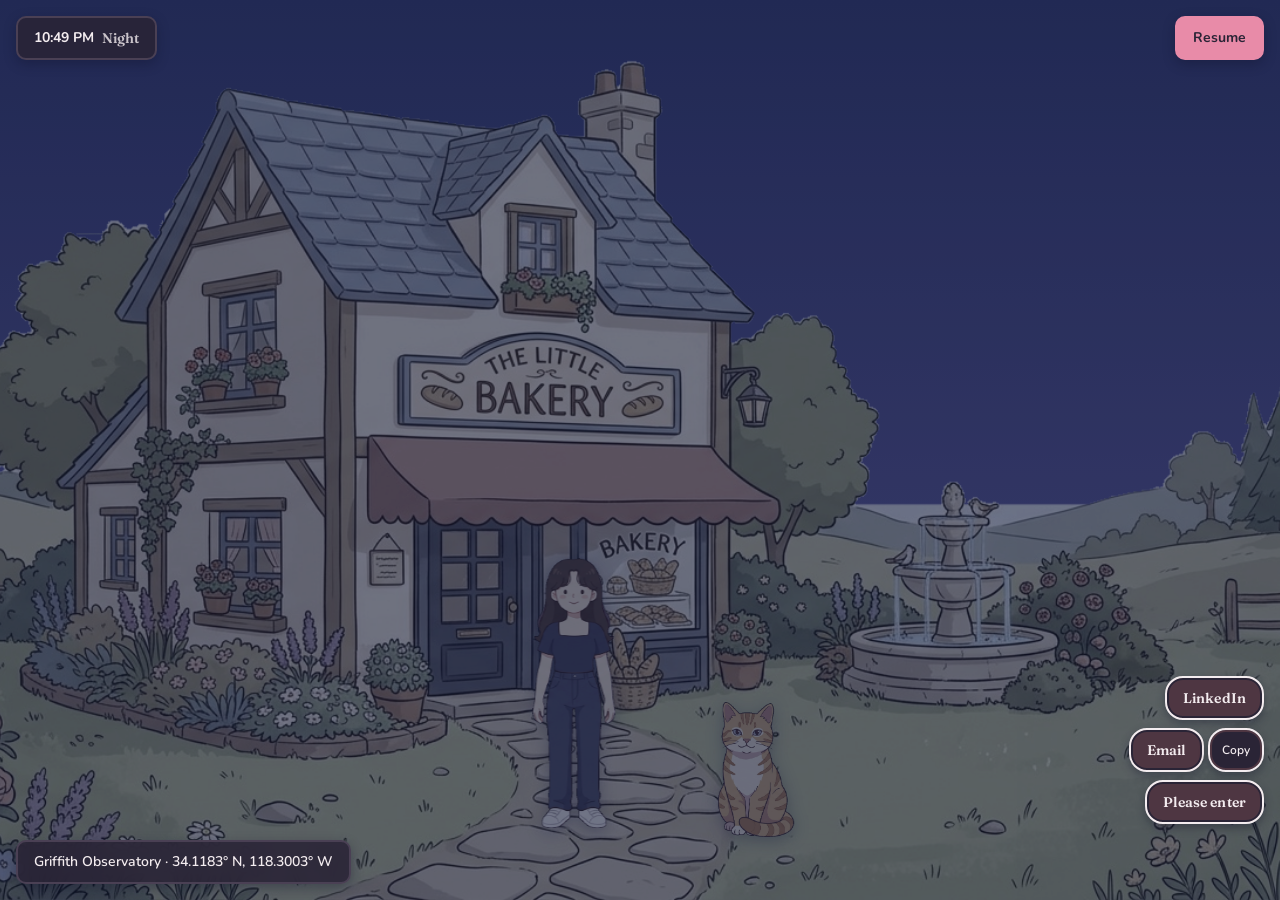
==== index.html @ 498bf9ad "Place the backdrop as a distant vista so the landmarks are visible Suggested by Jingwen, and it is t" ====
<!DOCTYPE html>
<html lang="en">
<head>
<meta charset="utf-8">
<meta name="viewport" content="width=device-width, initial-scale=1">

<!-- Copy lives in src/data/content.js (PRD R31). <title> is set from there on boot;
     this value is only what shows before the module runs. -->
<title>Jingwen Bakery</title>

<link rel="preconnect" href="https://fonts.googleapis.com">
<link rel="preconnect" href="https://fonts.gstatic.com" crossorigin>
<link rel="stylesheet" href="https://fonts.googleapis.com/css2?family=Fraunces:opsz,wght@9..144,400;9..144,600&family=Nunito:wght@400;600;700&display=swap">

<!-- No leading slashes anywhere. A leading slash resolves to the domain root and
     404s on a GitHub Pages project site (PRD §10.3). -->
<link rel="stylesheet" href="src/styles/tokens.css">
<link rel="stylesheet" href="src/styles/base.css">
<link rel="stylesheet" href="src/styles/scenes.css">
<link rel="stylesheet" href="src/styles/ui.css">
</head>

<!-- data-time is replaced on boot from the visitor's clock. The value here only
     prevents a flash of untinted scene before the module runs. -->
<body data-time="noon">

<!-- Layer order is fixed by PRD §9 and design.md. Stacking comes from the --z-* tokens
     in tokens.css; never add a bare z-index. The elements are static, the contents are
     filled in by src/engine/renderer.js from src/data/. -->
<div class="stage" id="stage">
  <div class="layer layer--sky"      id="sky"      aria-hidden="true"></div>

  <!-- Two backdrops so a time change can cross-fade instead of hard-cutting (R30).
       The renderer alternates which one is on top.

       Each is a slot rather than a bare <img>: the image is fitted small, to read as
       distant, and a blurred copy of itself fills the space around it so it does not
       end on a visible rectangle. See scenes.css. -->
  <div class="layer layer--backdrop" id="backdrop-a" aria-hidden="true">
    <img class="backdrop__image" alt="" decoding="async">
  </div>
  <div class="layer layer--backdrop" id="backdrop-b" aria-hidden="true" hidden>
    <img class="backdrop__image" alt="" decoding="async">
  </div>

  <div class="layer layer--tint"     id="tint"     aria-hidden="true"></div>
  <img class="layer layer--scene"    id="scene"    alt="" decoding="async">
  <div class="layer layer--props"    id="props"></div>
  <div class="layer layer--decor"    id="decor" aria-hidden="true"></div>
  <div class="layer layer--actors"   id="actors"></div>

  <!-- Chrome. Sits above the time-of-day tint, so it is never dimmed by the night
       wash — that would be a bug, not a mood. -->
  <div class="layer layer--ui" id="ui"></div>
</div>

<script type="module" src="src/engine/main.js"></script>
</body>
</html>
---- src/styles/tokens.css ----
/* Repo path: src/styles/tokens.css
 *
 * SINGLE SOURCE OF TRUTH for every color in the project.
 * No other file may contain a raw hex, rgb, or hsl value.
 *
 * The four [data-time] blocks override the SAME token names. Write component CSS once
 * against the semantic tokens; it will re-theme for free. Any new color must be added to
 * all four blocks, or it will be wrong three-quarters of the time.
 */

:root {
  /* ---- Core palette (neutral / noon baseline) ---------------------------- */
  --surface-wall:   #FBF7F4;  /* bakery stucco, cards */
  --surface-trim:   #F2C8D3;  /* awning, window frames, signage */
  --surface-roof:   #A8C8DE;  /* roof tile, shutters */
  --accent-berry:   #B84A6E;  /* the ONE saturated color. Verified: 4.95:1 with
                                 --on-accent, 4.65:1 on --surface-wall. The more
                                 obvious #C2577A measures 4.25:1 and fails AA. */
  --ink:            #3E3038;  /* all text */
  --cat-ginger:     #E08A4B;  /* Junnie. Reserved. */
  --on-accent:      #FFFFFF;  /* text/icons ON --accent-berry. Flips at night. */

  /* ---- Derived surfaces -------------------------------------------------- */
  --surface-raised: #FFFFFF;
  --surface-sunken: #EFE7E4;
  --ink-soft:       #6B5A62;  /* secondary text. AA on --surface-wall. */
  --hairline:       #E2D5D9;

  /* ---- Scene environment ------------------------------------------------- */
  --sky-top:        #9FC9E8;
  --sky-bottom:     #DCEBF5;
  --ground:         #A8CE8B;
  --ground-shade:   #8FBA73;
  --light-tint:     transparent;          /* the wash over the whole scene */
  --scene-filter:   none;                 /* brightness/saturate adjustment */
  --window-glow:    transparent;          /* lit bakery windows at night */
  --shadow-cast:    rgba(62, 48, 56, 0.16);

  /* ---- Type -------------------------------------------------------------- */
  --font-display: "Fraunces", Georgia, serif;
  --font-ui:      "Nunito", system-ui, -apple-system, sans-serif;

  --text-xs:   0.75rem;
  --text-sm:   0.875rem;
  --text-base: 1rem;
  --text-lg:   1.25rem;
  --text-xl:   1.75rem;
  --text-2xl:  2.5rem;

  --leading-tight: 1.2;
  --leading-body:  1.6;

  /* ---- Space (4px base) -------------------------------------------------- */
  --space-1: 0.25rem;
  --space-2: 0.5rem;
  --space-3: 0.75rem;
  --space-4: 1rem;
  --space-6: 1.5rem;
  --space-8: 2rem;
  --space-12: 3rem;

  /* ---- Radius ------------------------------------------------------------ */
  --radius-sm:   4px;
  --radius-md:   10px;
  --radius-lg:   18px;
  --radius-full: 999px;

  /* ---- Layers — never write a bare z-index ------------------------------- */
  --z-sky:       0;
  --z-backdrop:  5;   /* distant landmark layer */
  --z-scene:    10;
  --z-props:    20;
  --z-actors:   30;
  --z-tint:     40;   /* time-of-day wash: ABOVE the scene, BELOW the UI */
  --z-ui:      100;   /* clock, location label, resume link — never dimmed */
  --z-panel:   200;
  --z-modal:   300;

  /* ---- Motion ------------------------------------------------------------ */
  --dur-bob:        400ms;
  --dur-step:       560ms;   /* one full stride, both legs */
  --dur-scene:      250ms;
  --dur-timeshift:  600ms;
  --ease-soft:      cubic-bezier(0.4, 0.0, 0.2, 1);

  /* ---- UI chrome (clock, location label) — readable in all four themes ---- */
  --chrome-bg:   rgba(251, 247, 244, 0.88);
  --chrome-ink:  #3E3038;

  /* ---- Touch ------------------------------------------------------------- */
  --tap-min: 44px;
}

/* =========================================================================
 * TIME OF DAY
 * Backgrounds are painted ONCE under neutral light. These blocks are the
 * entire day/night system — there are no per-time background images.
 * ========================================================================= */

/* Four states, one per landmark. There is no `afternoon` — see PRD §6 R27.
 * Each --light-tint brings the NEUTRAL bakery into agreement with a backdrop
 * that already has its time of day baked in. The tint never touches the backdrop. */

[data-time="morning"] {       /* Hollywood Sign */
  --sky-top:      #A8CFEA;
  --sky-bottom:   #FCE0C4;
  --light-tint:   rgba(255, 216, 168, 0.10);
  --scene-filter: brightness(1.07) saturate(1.05) hue-rotate(-5deg);
  --ground:       #B0D492;
  --shadow-cast:  rgba(58, 70, 110, 0.16);  /* COOL shadows — this is what reads as
                                               morning rather than sunset */
  --window-glow:  transparent;
}

[data-time="sunset"] {        /* Laguna Beach */
  --sky-top:      #E8734F;
  --sky-bottom:   #F9C98E;
  /* A heavy orange wash over the whole frame turns the scene muddy brown, so the
   * overlay stays light and --scene-filter carries the warmth instead. Filters
   * respect alpha; a full-frame overlay does not.
   *
   * hue-rotate is what makes this read as golden hour rather than as "the same
   * picture, slightly orange" — it moves the greens toward yellow the way low sun
   * actually does. */
  --light-tint:   rgba(255, 150, 105, 0.12);
  /* -16deg turned the lawn autumn-yellow. -9 keeps the golden cast on the walls and
   * the path without draining the green out of the grass. */
  --scene-filter: brightness(1.02) saturate(1.22) hue-rotate(-9deg);
  --ground:       #8FA86E;
  --shadow-cast:  rgba(110, 48, 32, 0.30);
  --window-glow:  rgba(255, 206, 140, 0.52);
}

[data-time="noon"] {          /* Santa Monica Pier */
  --sky-top:      #9FC9E8;
  --sky-bottom:   #DCEBF5;
  --light-tint:   transparent;
  --scene-filter: none;
  --ground:       #A8CE8B;
  --shadow-cast:  rgba(62, 48, 56, 0.16);
  --window-glow:  transparent;
}

[data-time="night"] {         /* Griffith Observatory */
  --sky-top:      #1E2547;
  --sky-bottom:   #46436E;
  --light-tint:   rgba(42, 52, 112, 0.30);
  --scene-filter: brightness(0.58) saturate(0.62) hue-rotate(12deg);
  --ground:       #5E7A5C;
  --shadow-cast:  rgba(14, 18, 40, 0.34);
  --window-glow:  rgba(255, 206, 128, 0.72);

  /* Text surfaces stay readable after dark — the UI overlay does NOT get dimmed.
   *
   * --surface-trim and --surface-roof MUST be overridden here too. They are not
   * just decoration: anything putting --ink on them inverts after dark, because
   * --ink flips to near-white while an unflipped pastel stays light. The garden
   * signs did exactly that and measured 1.29:1, a severe failure that is invisible
   * until you look at the scene at night. Any new surface token needs the same
   * treatment. */
  --surface-trim:   #4E3642;  /* 9.35:1 with --ink */
  --surface-roof:   #33414F;  /* 8.98:1 with --ink */
  --surface-wall:   #2A2436;
  --surface-raised: #363046;
  --surface-sunken: #201B2A;
  --ink:            #F3ECEF;
  --ink-soft:       #C0B2BC;
  --hairline:       #4A4054;
  --chrome-bg:      rgba(42, 36, 54, 0.88);
  --chrome-ink:     #F3ECEF;

  --accent-berry:   #E88BA8;  /* lightened for the dark surface: 6.19:1.
                                 The daytime #B84A6E measures 3.20:1 here. */
  --on-accent:      #2A2436;  /* flips to dark: white on #E88BA8 is 2.42:1, a clear
                                 fail. This is why --on-accent is a token. */
}

/* =========================================================================
 * Reduced motion. Every animation in the project sits inside the
 * no-preference query; this is the safety net.
 * ========================================================================= */

@media (prefers-reduced-motion: reduce) {
  :root {
    --dur-bob:       0ms;
    --dur-scene:     0ms;
    --dur-timeshift: 0ms;
  }
  *,
  *::before,
  *::after {
    animation-duration: 0.01ms !important;
    animation-iteration-count: 1 !important;
    transition-duration: 0.01ms !important;
  }
}
---- src/styles/base.css ----
/* Repo path: src/styles/base.css
 *
 * Reset, document defaults, and the accessibility floor. No colour literals — every
 * value here is a token from tokens.css.
 */

*, *::before, *::after { box-sizing: border-box; }

html, body {
  margin: 0;
  padding: 0;
  height: 100%;
}

body {
  font-family: var(--font-ui);
  font-size: var(--text-base);
  line-height: var(--leading-body);
  color: var(--ink);
  background: var(--surface-sunken);
  overflow: hidden;               /* the stage fills the viewport; the page never scrolls */

  /* Tokens re-theme instantly when data-time changes; this makes it a cross-fade
     rather than a hard cut (PRD R30). */
  transition: background-color var(--dur-timeshift) var(--ease-soft);
}

h1, h2, h3 {
  font-family: var(--font-display);
  line-height: var(--leading-tight);
  margin: 0;
}

/* Every interactive element gets a visible focus ring. Never `outline: none` without
   a replacement — this is the single easiest accessibility rule to break. */
:focus-visible {
  outline: 2px solid var(--accent-berry);
  outline-offset: 2px;
  border-radius: var(--radius-sm);
}

img {
  /* The art is deliberately smooth, not pixel art. `pixelated` fights the brief. */
  image-rendering: auto;
  user-select: none;
  -webkit-user-drag: none;
}
---- src/styles/scenes.css ----
/* Repo path: src/styles/scenes.css
 *
 * The stage and its layers. Stacking uses the --z-* tokens only — a bare z-index here
 * would sit outside the system and eventually fight it.
 */

.stage {
  position: relative;
  overflow: hidden;
  width: 100%;
  height: 100vh;
  height: 100dvh;   /* dvh accounts for mobile Safari's collapsing toolbar; the 100vh
                       line above is the fallback for browsers without dvh */
}

.layer {
  position: absolute;
  inset: 0;
  width: 100%;
  height: 100%;
}

/* The scene art is landscape (about 1.83:1) and the primary target is a 390x844
   portrait phone, so it is cropped to fill rather than letterboxed. The bakery sits
   left of centre, which is what `center` keeps in frame. */
.layer--backdrop,
.layer--scene {
  object-fit: cover;
  object-position: center bottom;
}

/* --- sky -------------------------------------------------------------------
   A loading fallback only. Each backdrop image carries its own sky now, so this
   is what shows for the moment before the backdrop decodes. */
.layer--sky {
  z-index: var(--z-sky);
  background: linear-gradient(to bottom, var(--sky-top), var(--sky-bottom));
  transition: background var(--dur-timeshift) var(--ease-soft);
}

/* --- backdrop --------------------------------------------------------------
   The distant landmark. Each image has its own time of day BAKED IN, which is why
   the tint below must never reach it: a night tint over an already-night Griffith
   renders black.

   Sized to the ARTWORK box like the props and actors, and then only to the band of
   sky above the painted treeline (--horizon). Drawing it across the whole stage
   wastes everything below that line — the painting is opaque there — and pushes each
   landmark's subject down behind the hills, which is why the Hollywood Sign and the
   Laguna cliffs were invisible. Confining it to the band brings them up into view.

   `contain` rather than `cover`, which is what makes it read as DISTANT. Cover fills
   the band's width and the landmark looms over the bakery like a mountain in the next
   field; contain fits the whole image into the band, so it lands at roughly 58% width
   and the subject sits small and low, the way something miles away actually looks. It
   also means nothing is cropped, so the Hollywood Sign and the Laguna cliffs are
   whole rather than sliced.

   Anchored to the band's bottom so the backdrop's own foreground tucks behind the
   painted treeline, and faded at the left and right edges so it dissolves into the
   sky gradient instead of ending on a visible rectangle. */
.layer--backdrop {
  z-index: var(--z-backdrop);
  inset: auto;
  left: var(--scene-x, 0px);
  top: var(--scene-y, 0px);
  width: var(--scene-w, 100%);
  height: calc(var(--scene-h, 100%) * var(--horizon, 100%) / 100%);
  opacity: 1;
  overflow: hidden;

  /* Fade out the bottom edge. The band's lower edge is meant to hide behind the
     painted treeline, but that line is uneven — where the hills dip, the edge shows
     as a straight horizontal seam. Fading the last stretch means there is no edge to
     catch, whatever the treeline does. Applied to the container so the blurred fill
     and the sharp image fade together. */
  --backdrop-floor: linear-gradient(to bottom, black 62%, transparent 100%);
  mask-image: var(--backdrop-floor);
  -webkit-mask-image: var(--backdrop-floor);

  /* 600ms cross-fade on a time change. It must never hard-cut (R30). */
  transition: opacity var(--dur-timeshift) var(--ease-soft);
}

/* The same image again, blurred and scaled to fill the whole band. Fitting the sharp
   copy small leaves empty band either side of it, and the CSS sky gradient behind
   does not match the painted sky in the image — the result was a rectangular window
   floating in a differently-coloured sky. Filling with a blurred copy of the image
   itself matches by construction, for every landmark, with no extra download and
   nothing to keep in sync. Heavy blur reads as haze, which is what distance does. */
.layer--backdrop::before {
  content: '';
  position: absolute;
  inset: -8%;                       /* overscan, so the blur has no soft edge */
  background-image: var(--backdrop-src);
  background-size: cover;
  background-position: center top;  /* bias to the image's own sky */
  filter: blur(40px) saturate(1.05);
}

.backdrop__image {
  position: absolute;
  inset: 0;
  width: 100%;
  height: 100%;
  /* `contain` rather than `cover` is what makes it read as DISTANT. Cover fills the
     band's width and the landmark looms over the bakery like a hill in the next
     field. Contain fits the whole image in, so it lands around 58% width, the subject
     sits small and low, and nothing is cropped — the Hollywood Sign and the Laguna
     cliffs stay whole. Anchored to the bottom so the backdrop's own foreground tucks
     behind the painted treeline. */
  object-fit: contain;
  object-position: var(--backdrop-align, 50%) bottom;

  /* Dissolve into the blurred fill rather than ending on an edge. */
  --backdrop-fade: linear-gradient(to right,
    transparent 0%, black 20%, black 80%, transparent 100%);
  mask-image: var(--backdrop-fade);
  -webkit-mask-image: var(--backdrop-fade);
}

/* Hidden on scenes with no backdrop (the interior), set by the renderer. */
.stage[data-backdrop='false'] .layer--backdrop { display: none; }

/* --- tint ------------------------------------------------------------------
   ⚠️ PRD §9 and tokens.css disagree about where this belongs, and the token wins:
   --z-tint is 40, above the scene (10) and the actors (30), so DOM order here is
   irrelevant. That is what makes the wash actually reach the bakery, which is its
   stated job.

   The cost is that it also covers the backdrop. Harmless today, because the
   placeholder exterior is opaque — but once the transparent cutout lands, this will
   lay a night tint over an already-night Griffith and render it black, the exact
   failure both PRD §9 and design.md warn about. Unresolved; see CLAUDE.md. */
.layer--tint {
  z-index: var(--z-tint);
  background: var(--light-tint);
  pointer-events: none;
  transition: background-color var(--dur-timeshift) var(--ease-soft);
}

/* --- scene -----------------------------------------------------------------
   The bakery, painted once under neutral light. --scene-filter is what actually
   brings it into agreement with the backdrop's time of day. */
.layer--scene {
  z-index: var(--z-scene);
  filter: var(--scene-filter);
  transition: filter var(--dur-timeshift) var(--ease-soft);

  /* Matches object-fit/object-position above so the mask registers with the image
     at every window shape. Change one, change all four. */
  mask-size: cover;
  mask-position: center bottom;
  mask-repeat: no-repeat;
  -webkit-mask-size: cover;
  -webkit-mask-position: center bottom;
  -webkit-mask-repeat: no-repeat;
}

/* Props and actors are sized to the ARTWORK, not the stage. layout.js publishes the
   box the cropped scene image actually occupies, so a position expressed as a
   percentage in here lands on the same painted spot at every window shape. */
.layer--props,
.layer--decor,
.layer--actors {
  inset: auto;
  pointer-events: none;
  left: var(--scene-x, 0px);
  top: var(--scene-y, 0px);
  width: var(--scene-w, 100%);
  height: var(--scene-h, 100%);
  pointer-events: none;
}

.layer--props  { z-index: var(--z-props); }

/* Scenery signs. Same z as the props layer, but later in the DOM so it paints over
   them, and still below the actors — she should walk in front of a sign, not behind.
   Unlike the props layer this one NEVER docks to the corner: decor belongs to the
   painting, so it keeps the artwork box at every viewport shape. */
.layer--decor { z-index: var(--z-props); }
/* The signs live in the props layer and DO take clicks, even though the layer
   itself does not — otherwise the layer would swallow clicks meant for the ground. */
.layer--props .sign { pointer-events: auto; }
.layer--actors { z-index: var(--z-actors); }

/* The stage takes the clicks, because the actors layer must not intercept them. */
.stage { cursor: pointer; }

/* --- actors ----------------------------------------------------------------
   Positioned from the artwork box, sized as a percentage of its height, and
   centred on their own x with translate(-50%, -100%) so y is where the feet are.

   .actor carries the walking lean; .actor__flip carries the direction mirror.
   They are deliberately on separate elements: transform is a single property, so
   combining them would mirror the lean as well and she would lean backwards
   whenever she walked left. */
.actor {
  position: absolute;
  transform-origin: 50% 100%;
  filter: var(--scene-filter) drop-shadow(0 var(--space-1) var(--space-2) var(--shadow-cast));
  transition: filter var(--dur-timeshift) var(--ease-soft), rotate var(--dur-scene) var(--ease-soft);
  will-change: transform;
}

.actor__flip {
  position: absolute;
  inset: 0;
}

/* Jingwen is three images: two legs, then the body painted over the hip seam.
   Junnie is one image using the same .actor__body slot. */
.actor__body,
.actor__leg {
  position: absolute;
  width: 100%;
  height: auto;
}

.actor__body {
  left: 0;
  top: 0;
}

/* Each leg is half the sprite wide and hinges at the hip, which is its top edge. */
.actor__leg {
  top: var(--leg-top);
  height: var(--leg-height);
  width: 50%;
  transform-origin: 50% 0;
}

.actor__leg--left  { left: 0; }
.actor__leg--right { left: 50%; }

@media (prefers-reduced-motion: no-preference) {
  /* Idle: a slow breathing bob. */
  .actor { animation: breathe 2s var(--ease-soft) infinite alternate; }

  /* Walking: the body dips TWICE per stride -- once per footfall -- so its period
     is half a stride. Animating `translate` leaves the inline `transform` (which
     carries the lean) alone; they are independent properties. */
  .actor[data-walking='true'] {
    animation: bob calc(var(--dur-step) / 2) var(--ease-soft) infinite;
  }

  /* The legs are in opposite phase, which is what makes it a walk. */
  .actor[data-walking='true'] .actor__leg--left {
    animation: step var(--dur-step) var(--ease-soft) infinite;
  }
  .actor[data-walking='true'] .actor__leg--right {
    animation: step var(--dur-step) var(--ease-soft) infinite -280ms;
  }

  @keyframes breathe {
    from { translate: 0 0; }
    to   { translate: 0 -1px; }
  }

  @keyframes bob {
    0%, 100% { translate: 0 0; }
    50%      { translate: 0 -2px; }
  }

  /* In PROFILE the legs scissor forward and back, and that IS a rotation about the
     hip — the same motion that looks like a waddle head-on is the correct one here.
     The two halves of the merged profile leg shape swing in opposite phase. */
  .actor[data-pose='side'] .actor__leg--left,
  .actor[data-pose='side'] .actor__leg--right {
    animation-name: step-profile;
  }

  @keyframes step-profile {
    0%   { rotate:  9deg; scale: 1 1; }
    50%  { rotate: -9deg; scale: 1 0.97; }
    100% { rotate:  9deg; scale: 1 1; }
  }

  /* A step, seen head-on.
   *
   * The motion that reads as walking from the FRONT is the foot LIFTING, not the
   * leg swinging sideways. Swinging it around the hip is what a waddle is.
   *
   * So the lift is done with scaleY about the hip: shortening the leg raises the
   * foot while the hip stays welded to the body, which is exactly what a knee
   * bending looks like from here. Rotation is kept small -- just enough to suggest
   * the leg passing under the body -- and does not drive the movement. */
  @keyframes step {
    0%   { scale: 1 1;    rotate:  2.5deg; }   /* planted, trailing  */
    20%  { scale: 1 0.90; rotate:  1.5deg; }   /* heel comes up      */
    40%  { scale: 1 0.84; rotate: -1deg;   }   /* knee up, foot high */
    60%  { scale: 1 0.93; rotate: -2.5deg; }   /* reaching forward   */
    80%  { scale: 1 1;    rotate: -1.5deg; }   /* foot plants        */
    100% { scale: 1 1;    rotate:  2.5deg; }   /* takes the weight   */
  }
}

/* =========================================================================
 * INTERIOR — drawn in CSS, because the painting does not exist yet
 *
 * PRD §9 budgets one interior background. Until it is generated, the room is
 * built from the tokens: a wall, a floor, and five tables. The moment
 * assets/scenes/interior.* exists, set `image` on the scene in scenes.js and
 * this whole block stops applying — it is keyed off the scene having no image.
 * ========================================================================= */

.stage[data-scene='interior'] .layer--sky {
  /* Wall, a picture rail, wainscot, skirting, then floor. The bands are doing the
     work a painted room would: without them a single flat colour reads as a void
     rather than as a wall behind the tables. */
  background:
    linear-gradient(to bottom,
      var(--surface-trim) 0%,
      var(--surface-trim) 26%,
      var(--ink) 26%, var(--ink) 26.6%,
      var(--surface-wall) 26.6%,
      var(--surface-wall) 66%,
      var(--ink) 66%, var(--ink) 67%,
      var(--surface-sunken) 67%,
      var(--surface-sunken) 100%);
  filter: var(--scene-filter);
  transition: filter var(--dur-timeshift) var(--ease-soft);
}

/* A little depth on the floor, so the tables sit on a surface rather than on a band. */
.stage[data-scene='interior'] .layer--tint::after {
  content: '';
  position: absolute;
  inset: 67% 0 0 0;
  background: linear-gradient(to bottom, var(--shadow-cast), transparent 40%);
  pointer-events: none;
}

/* Indoors there is no landmark to report, so the WHERE readout goes away. The clock
   stays: time of day still applies, just more subtly (PRD §9). */
.stage[data-scene='interior'] .chrome--location { display: none; }

/* Interiors take a subtler version of the time tint than the exterior: a room with
   no windows showing a dramatic sunset looks wrong (PRD §9). */
.stage[data-scene='interior'] .layer--tint { opacity: 0.45; }

/* --- tables --------------------------------------------------------------- */
.table {
  position: absolute;
  transform: translate(-50%, -100%);
  display: flex;
  flex-direction: column;
  align-items: center;
  gap: var(--space-1);
  width: 15%;
}

.table__top {
  width: 100%;
  height: 0.8em;
  border: 2px solid var(--ink);
  border-radius: var(--radius-full);
  background: var(--surface-roof);
}

/* A pedestal, so each table reads as furniture standing on the floor rather than as
   a bar floating in front of the wall. */
.table::after {
  content: '';
  width: 26%;
  height: var(--space-6);
  background: var(--surface-roof);
  border: 2px solid var(--ink);
  border-top: none;
  border-radius: 0 0 var(--radius-md) var(--radius-md);
  clip-path: polygon(18% 0, 82% 0, 100% 100%, 0 100%);
  margin-top: -2px;
}

.table__dessert {
  font-family: var(--font-ui);
  font-size: var(--text-xs);
  color: var(--ink-soft);
}

/* The floating bubble that will become the panel trigger in Phase 5. */
.table__bubble {
  font-family: var(--font-display);
  font-size: var(--text-sm);
  font-weight: 600;
  padding: var(--space-1) var(--space-3);
  border: 2px solid var(--ink);
  border-radius: var(--radius-full);
  background: var(--surface-wall);
  color: var(--ink);
  white-space: nowrap;
  box-shadow: 0 var(--space-1) var(--space-2) var(--shadow-cast);
}

@media (prefers-reduced-motion: no-preference) {
  .table__bubble { animation: float 3s var(--ease-soft) infinite alternate; }
  @keyframes float {
    from { translate: 0 0; }
    to   { translate: 0 -4px; }
  }
}
---- src/styles/ui.css ----
/* Repo path: src/styles/ui.css
 *
 * The persistent chrome (clock, location label, resume link) and the garden signs.
 *
 * Everything here uses --chrome-bg / --chrome-ink rather than the surface tokens.
 * Those two flip with the theme, which is what keeps this readable at night without
 * the time-of-day tint dimming it — the tint sits below --z-ui deliberately.
 */

.layer--ui {
  z-index: var(--z-ui);
  pointer-events: none;          /* the layer is a frame; only its children take clicks */
}

.chrome {
  position: absolute;
  pointer-events: auto;
  display: flex;
  align-items: center;
  gap: var(--space-2);

  min-height: var(--tap-min);    /* 44px: designed portrait-mobile-first */
  padding: var(--space-2) var(--space-4);
  border: 2px solid var(--hairline);
  border-radius: var(--radius-md);   /* rounded square, not a pill */

  background: var(--chrome-bg);
  color: var(--chrome-ink);
  font-family: var(--font-ui);
  font-size: var(--text-sm);
  line-height: var(--leading-tight);
  text-decoration: none;
  cursor: pointer;

  font-weight: 600;

  backdrop-filter: blur(8px);
  box-shadow: 0 var(--space-1) var(--space-3) var(--shadow-cast);
  transition:
    background-color var(--dur-timeshift) var(--ease-soft),
    border-color var(--dur-timeshift) var(--ease-soft),
    color var(--dur-timeshift) var(--ease-soft);
}

/* Top-left is WHEN, bottom-left is WHERE, top-right is the way out. */
.chrome--clock    { top: var(--space-4);    left: var(--space-4); }
.chrome--location { bottom: var(--space-4); left: var(--space-4); }
.chrome--resume {
  top: var(--space-4);
  right: var(--space-4);
  background: var(--accent-berry);
  border-color: var(--accent-berry);
  color: var(--on-accent);       /* never plain white: at night that measures 2.42:1 */
  font-weight: 700;
}

.clock__time {
  font-variant-numeric: tabular-nums;   /* so the width does not jitter as digits change */
  font-weight: 700;
}

.clock__name {
  font-family: var(--font-display);
  opacity: 0.8;
}

.chrome--location {
  font-variant-numeric: tabular-nums;   /* the coordinates are numbers too */
  max-width: calc(100% - var(--space-8));
}

/* Scenery signs: the same board, minus everything interactive. */
.sign--decor .sign__board {
  cursor: default;
  background: var(--surface-wall);
  font-size: var(--text-xs);
  min-height: 0;                 /* not a tap target, so the 44px floor does not apply */
  padding: var(--space-1) var(--space-2);
}

/* --- the two garden signs --------------------------------------------------
   Positioned in image coordinates inside the props layer, which layout.js sizes
   to the artwork — so they stay planted on the same patch of grass at any window
   shape, exactly like the actors. */
.sign {
  position: absolute;
  transform: translate(-50%, -100%);
  display: flex;
  flex-direction: column;
  align-items: center;
  gap: var(--space-1);
  pointer-events: auto;
}

/* A stake into the grass. Without it the boards float and read as interface pasted
   over the painting rather than as objects standing in the garden. Tapered, because
   a plain bar reads as a rectangle and a taper reads as something driven into the
   ground. --ink is the same dark the artwork outlines everything with. */
.sign::after {
  content: '';
  width: 7px;
  height: var(--space-6);
  margin-top: -2px;
  background: var(--ink);
  opacity: 0.78;
  clip-path: polygon(0 0, 100% 0, 72% 100%, 28% 100%);
  /* Only the stake takes the scene's light. The boards deliberately do not: at
     night brightness(0.58) made "Email" almost unreadable, and these carry the
     contact details. */
  filter: var(--scene-filter);
  transition: filter var(--dur-timeshift) var(--ease-soft);
}

.sign__board,
.sign__copy {
  /* --tap-min is 44px and is not negotiable: this is designed portrait-mobile-first,
     and a 28px target is a miss on a phone even when it looks fine on a laptop. */
  display: inline-flex;
  align-items: center;
  justify-content: center;
  min-height: var(--tap-min);
  font-family: var(--font-display);
  font-size: var(--text-sm);
  font-weight: 600;
  letter-spacing: 0.01em;
  padding: var(--space-2) var(--space-4);
  border: 2px solid var(--ink);
  border-radius: var(--radius-lg);
  background: var(--surface-trim);
  color: var(--ink);             /* ink on trim measures 8.30:1 day, 9.35:1 night */
  text-decoration: none;
  white-space: nowrap;
  cursor: pointer;

  /* The painted bakery sign in the artwork is a rounded board with an inner keyline
     inside its outer edge. Copying that is what stops these reading as web buttons
     dropped onto a painting: an inset ring for the keyline, and a soft drop shadow
     so the board sits above the grass rather than printed on it. */
  box-shadow:
    inset 0 0 0 2px var(--surface-wall),
    0 var(--space-1) var(--space-2) var(--shadow-cast);
}

.sign__copy {
  font-family: var(--font-ui);
  font-size: var(--text-xs);
  padding: var(--space-1) var(--space-3);
  background: var(--surface-wall);
  box-shadow:
    inset 0 0 0 2px var(--surface-trim),
    0 var(--space-1) var(--space-2) var(--shadow-cast);
}

/* The scene is cropped to fill, so a tall window shows only a narrow band of the
   artwork. At 390x844 that band is about x 37-63 — the signs' garden positions fall
   outside it entirely, and the contact details become unreachable, which breaks both
   G4 and R20/R21.
   
   That band is also too narrow to re-place them in: it is already occupied by
   Jingwen and Junnie, and anything dropped there lands on top of them. So on a tall
   screen the signs stop being garden objects and dock into the bottom-right corner
   as chrome, opposite the location label. The stake is dropped with them, since a
   sign stuck into the corner of a phone screen is not standing in any grass.
   
   `position: static` is what makes this work without fighting the inline left/top
   the renderer sets for the wide layout — static simply ignores them. */
@media (max-aspect-ratio: 8 / 5) {
  .layer--props {
    /* Docked signs are chrome, so they belong above the actors — otherwise Junnie
       stands in front of the Email sign and clips it. */
    z-index: var(--z-ui);
    inset: 0;
    left: 0;
    top: 0;
    width: 100%;
    height: 100%;
    display: flex;
    flex-direction: column;
    align-items: flex-end;
    justify-content: flex-end;
    gap: var(--space-2);
    padding: var(--space-4);
    /* Clear the location label, which occupies the full bottom-left and is painted
       above this layer. Without this the Email sign hides behind it. */
    padding-bottom: calc(var(--tap-min) + var(--space-8));
  }

  .sign {
    position: static;
    transform: none;
    flex-direction: row;
    /* Chrome is not lit by the scene, and must not be dimmed by the night wash. */
    filter: none;
  }

  .sign::after { display: none; }
}

/* R5: a gentle scale-up and a soft glow on hover AND focus, so the affordance is
   there for a keyboard too. Hover alone is invisible on a touch screen. */
@media (prefers-reduced-motion: no-preference) {
  .chrome, .sign__board, .sign__copy {
    transition: transform var(--dur-scene) var(--ease-soft),
                box-shadow var(--dur-scene) var(--ease-soft),
                background-color var(--dur-timeshift) var(--ease-soft),
                color var(--dur-timeshift) var(--ease-soft);
  }
  .sign__board:hover, .sign__board:focus-visible,
  .sign__copy:hover, .sign__copy:focus-visible,
  .chrome--resume:hover, .chrome--resume:focus-visible {
    transform: scale(1.04);
    box-shadow: 0 var(--space-1) var(--space-4) var(--accent-berry);
  }

  .chrome--clock:hover, .chrome--clock:focus-visible,
  .chrome--location:hover, .chrome--location:focus-visible {
    transform: scale(1.04);
    border-color: var(--accent-berry);
  }
}
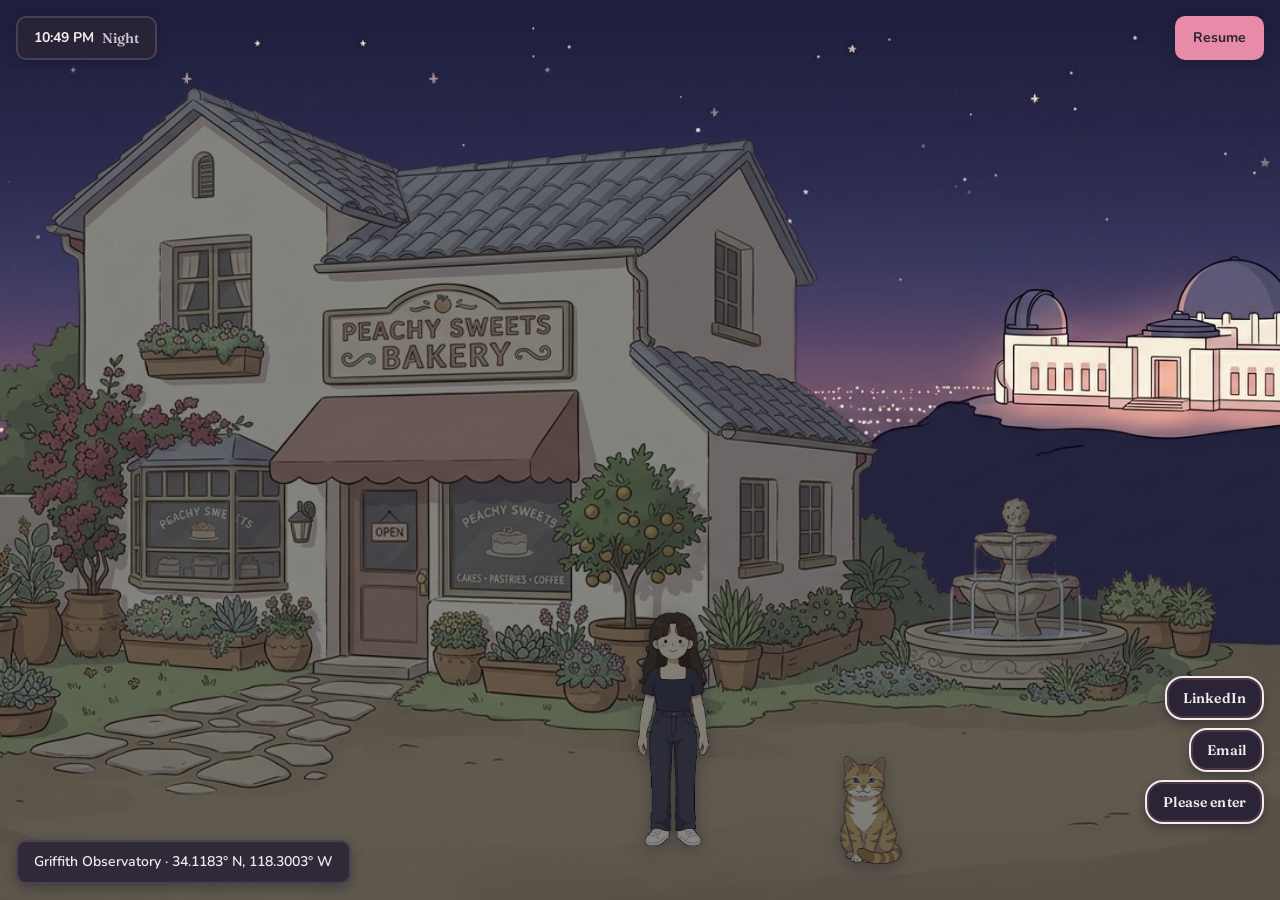
==== commit 7279ba60: "Distant backdrop without the cut-off, coherent signage, copy button The backdrop is small again, so " ====
--- a/index.html
+++ b/index.html
@@ -36,11 +36,22 @@
        Each is a slot rather than a bare <img>: the image is fitted small, to read as
        distant, and a blurred copy of itself fills the space around it so it does not
        end on a visible rectangle. See scenes.css. -->
+  <!-- Three copies of the same file, side by side, with the outer two mirrored. The
+       middle one is the landmark; the mirrors exist only to carry the sky and the
+       distant land out past the edges of the screen. Same URL, so one download. -->
   <div class="layer layer--backdrop" id="backdrop-a" aria-hidden="true">
-    <img class="backdrop__image" alt="" decoding="async">
+    <div class="backdrop__strip">
+      <img class="backdrop__image backdrop__image--mirror" alt="" decoding="async">
+      <img class="backdrop__image" alt="" decoding="async">
+      <img class="backdrop__image backdrop__image--mirror" alt="" decoding="async">
+    </div>
   </div>
   <div class="layer layer--backdrop" id="backdrop-b" aria-hidden="true" hidden>
-    <img class="backdrop__image" alt="" decoding="async">
+    <div class="backdrop__strip">
+      <img class="backdrop__image backdrop__image--mirror" alt="" decoding="async">
+      <img class="backdrop__image" alt="" decoding="async">
+      <img class="backdrop__image backdrop__image--mirror" alt="" decoding="async">
+    </div>
   </div>
 
   <div class="layer layer--tint"     id="tint"     aria-hidden="true"></div>
--- a/src/styles/tokens.css
+++ b/src/styles/tokens.css
@@ -18,6 +18,8 @@
                                  obvious #C2577A measures 4.25:1 and fails AA. */
   --ink:            #3E3038;  /* all text */
   --cat-ginger:     #E08A4B;  /* Junnie. Reserved. */
+  --dessert-bake:   #E8C489;  /* baked pastry: croissant, bao, souffle */
+  --dessert-glaze:  #E9A7B4;  /* icing and macaron shells */
   --on-accent:      #FFFFFF;  /* text/icons ON --accent-berry. Flips at night. */
 
   /* ---- Derived surfaces -------------------------------------------------- */
@@ -33,6 +35,7 @@
   --ground-shade:   #8FBA73;
   --light-tint:     transparent;          /* the wash over the whole scene */
   --scene-filter:   none;                 /* brightness/saturate adjustment */
+  --interior-filter: none;                /* the same, indoors, but much gentler */
   --window-glow:    transparent;          /* lit bakery windows at night */
   --shadow-cast:    rgba(62, 48, 56, 0.16);
 
@@ -106,6 +109,7 @@
   --sky-bottom:   #FCE0C4;
   --light-tint:   rgba(255, 216, 168, 0.10);
   --scene-filter: brightness(1.07) saturate(1.05) hue-rotate(-5deg);
+  --interior-filter: brightness(1.02) saturate(1.02);
   --ground:       #B0D492;
   --shadow-cast:  rgba(58, 70, 110, 0.16);  /* COOL shadows — this is what reads as
                                                morning rather than sunset */
@@ -126,6 +130,7 @@
   /* -16deg turned the lawn autumn-yellow. -9 keeps the golden cast on the walls and
    * the path without draining the green out of the grass. */
   --scene-filter: brightness(1.02) saturate(1.22) hue-rotate(-9deg);
+  --interior-filter: brightness(1.00) saturate(1.06) hue-rotate(-4deg);
   --ground:       #8FA86E;
   --shadow-cast:  rgba(110, 48, 32, 0.30);
   --window-glow:  rgba(255, 206, 140, 0.52);
@@ -136,6 +141,7 @@
   --sky-bottom:   #DCEBF5;
   --light-tint:   transparent;
   --scene-filter: none;
+  --interior-filter: none;
   --ground:       #A8CE8B;
   --shadow-cast:  rgba(62, 48, 56, 0.16);
   --window-glow:  transparent;
@@ -145,7 +151,12 @@
   --sky-top:      #1E2547;
   --sky-bottom:   #46436E;
   --light-tint:   rgba(42, 52, 112, 0.30);
-  --scene-filter: brightness(0.58) saturate(0.62) hue-rotate(12deg);
+  /* Carries the whole night treatment outdoors now that there is no overlay: a
+   * little darker and bluer than before to make up for the wash that was removed. */
+  --scene-filter: brightness(0.54) saturate(0.58) hue-rotate(16deg);
+  /* Indoors the lights are on. Applying the outdoor night filter to a lit room made
+   * it read as an abandoned bakery rather than an open one. */
+  --interior-filter: brightness(0.86) saturate(0.92) hue-rotate(6deg);
   --ground:       #5E7A5C;
   --shadow-cast:  rgba(14, 18, 40, 0.34);
   --window-glow:  rgba(255, 206, 128, 0.72);
@@ -169,6 +180,10 @@
   --chrome-bg:      rgba(42, 36, 54, 0.88);
   --chrome-ink:     #F3ECEF;
 
+  /* The room's lights are on after dark, so the desserts warm rather than dim. */
+  --dessert-bake:   #C9A876;
+  --dessert-glaze:  #C98F9C;
+
   --accent-berry:   #E88BA8;  /* lightened for the dark surface: 6.19:1.
                                  The daytime #B84A6E measures 3.20:1 here. */
   --on-accent:      #2A2436;  /* flips to dark: white on #E88BA8 is 2.42:1, a clear
--- a/src/styles/scenes.css
+++ b/src/styles/scenes.css
@@ -40,101 +40,80 @@
 
 /* --- backdrop --------------------------------------------------------------
    The distant landmark. Each image has its own time of day BAKED IN, which is why
-   the tint below must never reach it: a night tint over an already-night Griffith
-   renders black.
-
-   Sized to the ARTWORK box like the props and actors, and then only to the band of
-   sky above the painted treeline (--horizon). Drawing it across the whole stage
-   wastes everything below that line — the painting is opaque there — and pushes each
-   landmark's subject down behind the hills, which is why the Hollywood Sign and the
-   Laguna cliffs were invisible. Confining it to the band brings them up into view.
-
-   `contain` rather than `cover`, which is what makes it read as DISTANT. Cover fills
-   the band's width and the landmark looms over the bakery like a mountain in the next
-   field; contain fits the whole image into the band, so it lands at roughly 58% width
-   and the subject sits small and low, the way something miles away actually looks. It
-   also means nothing is cropped, so the Hollywood Sign and the Laguna cliffs are
-   whole rather than sliced.
-
-   Anchored to the band's bottom so the backdrop's own foreground tucks behind the
-   painted treeline, and faded at the left and right edges so it dissolves into the
-   sky gradient instead of ending on a visible rectangle. */
+   the tint must never reach it: a night tint over an already-night Griffith renders
+   black. Outdoors there is no tint overlay at all — see below.
+
+   Drawn SMALLER than the scene, so the landmark reads as miles away rather than as
+   a hill in the next field. Its height is --horizon and its bottom sits on the
+   painting's ground line, so none of it is left exposed underneath.
+
+   Drawing it smaller means it does not span the width, and the earlier fix for that
+   — fading the edges out — read as a cut-off. So instead the strip carries a
+   MIRRORED copy of the same image on each side. The mirror is seamless at the join
+   by construction and carries the sky and the distant land right off both edges.
+
+   The mirrors are deliberately NARROW SLICES rather than whole copies. A full
+   mirrored copy brings the landmark itself back into view on the other side — a
+   second, backwards HOLLYWOOD sign appeared at the left edge. Cropping each mirror
+   to a slice of the image's own edge means it can only ever carry edge content:
+   sky and distant land, never the subject. Same URL three times, one download. */
 .layer--backdrop {
   z-index: var(--z-backdrop);
   inset: auto;
   left: var(--scene-x, 0px);
   top: var(--scene-y, 0px);
   width: var(--scene-w, 100%);
-  height: calc(var(--scene-h, 100%) * var(--horizon, 100%) / 100%);
+  height: var(--scene-h, 100%);
   opacity: 1;
   overflow: hidden;
-
-  /* Fade out the bottom edge. The band's lower edge is meant to hide behind the
-     painted treeline, but that line is uneven — where the hills dip, the edge shows
-     as a straight horizontal seam. Fading the last stretch means there is no edge to
-     catch, whatever the treeline does. Applied to the container so the blurred fill
-     and the sharp image fade together. */
-  --backdrop-floor: linear-gradient(to bottom, black 62%, transparent 100%);
-  mask-image: var(--backdrop-floor);
-  -webkit-mask-image: var(--backdrop-floor);
-
   /* 600ms cross-fade on a time change. It must never hard-cut (R30). */
   transition: opacity var(--dur-timeshift) var(--ease-soft);
 }
 
-/* The same image again, blurred and scaled to fill the whole band. Fitting the sharp
-   copy small leaves empty band either side of it, and the CSS sky gradient behind
-   does not match the painted sky in the image — the result was a rectangular window
-   floating in a differently-coloured sky. Filling with a blurred copy of the image
-   itself matches by construction, for every landmark, with no extra download and
-   nothing to keep in sync. Heavy blur reads as haze, which is what distance does. */
-.layer--backdrop::before {
-  content: '';
-  position: absolute;
-  inset: -8%;                       /* overscan, so the blur has no soft edge */
-  background-image: var(--backdrop-src);
-  background-size: cover;
-  background-position: center top;  /* bias to the image's own sky */
-  filter: blur(40px) saturate(1.05);
+.backdrop__strip {
+  position: absolute;
+  bottom: calc(100% - var(--horizon, 100%));
+  height: var(--horizon, 100%);
+  display: flex;
+
+  /* Centres the STRIP on the align point, which centres its middle copy — the one
+     holding the landmark — while the mirrors run off both sides. */
+  left: var(--backdrop-align, 50%);
+  transform: translateX(-50%);
 }
 
 .backdrop__image {
-  position: absolute;
-  inset: 0;
-  width: 100%;
+  display: block;
   height: 100%;
-  /* `contain` rather than `cover` is what makes it read as DISTANT. Cover fills the
-     band's width and the landmark looms over the bakery like a hill in the next
-     field. Contain fits the whole image in, so it lands around 58% width, the subject
-     sits small and low, and nothing is cropped — the Hollywood Sign and the Laguna
-     cliffs stay whole. Anchored to the bottom so the backdrop's own foreground tucks
-     behind the painted treeline. */
-  object-fit: contain;
-  object-position: var(--backdrop-align, 50%) bottom;
-
-  /* Dissolve into the blurred fill rather than ending on an edge. */
-  --backdrop-fade: linear-gradient(to right,
-    transparent 0%, black 20%, black 80%, transparent 100%);
-  mask-image: var(--backdrop-fade);
-  -webkit-mask-image: var(--backdrop-fade);
-}
-
-/* Hidden on scenes with no backdrop (the interior), set by the renderer. */
-.stage[data-backdrop='false'] .layer--backdrop { display: none; }
+  width: auto;
+  max-width: none;
+}
+
+.backdrop__image--mirror {
+  transform: scaleX(-1);
+  /* A narrow slice of the image's edge, not the whole picture. */
+  width: auto;
+  aspect-ratio: 0.75;
+  object-fit: cover;
+  object-position: left center;   /* mirrored, so this is the edge nearest the join */
+}
 
 /* --- tint ------------------------------------------------------------------
-   ⚠️ PRD §9 and tokens.css disagree about where this belongs, and the token wins:
-   --z-tint is 40, above the scene (10) and the actors (30), so DOM order here is
-   irrelevant. That is what makes the wash actually reach the bakery, which is its
-   stated job.
-
-   The cost is that it also covers the backdrop. Harmless today, because the
-   placeholder exterior is opaque — but once the transparent cutout lands, this will
-   lay a night tint over an already-night Griffith and render it black, the exact
-   failure both PRD §9 and design.md warn about. Unresolved; see CLAUDE.md. */
+   A full-frame wash sits at --z-tint (40), above the scene and the actors, so it
+   reaches the bakery — but it necessarily reaches the backdrop too, and the
+   backdrops already have their time of day painted in. PRD §9 and design.md both
+   warn that tinting an already-night Griffith is wrong.
+
+   With an opaque exterior there was no way to have one without the other. The cutout
+   settles it: OUTDOORS THERE IS NO OVERLAY. The whole treatment is carried by
+   --scene-filter, which is applied to the scene image and therefore respects its
+   alpha — it tints the painted bakery and cannot touch the layer behind it.
+
+   The overlay survives indoors, where the room is opaque and there is no backdrop to
+   protect, and where a soft wash across the whole frame is exactly what is wanted. */
 .layer--tint {
   z-index: var(--z-tint);
-  background: var(--light-tint);
+  background: none;
   pointer-events: none;
   transition: background-color var(--dur-timeshift) var(--ease-soft);
 }
@@ -296,90 +275,128 @@
 }
 
 /* =========================================================================
- * INTERIOR — drawn in CSS, because the painting does not exist yet
- *
- * PRD §9 budgets one interior background. Until it is generated, the room is
- * built from the tokens: a wall, a floor, and five tables. The moment
- * assets/scenes/interior.* exists, set `image` on the scene in scenes.js and
- * this whole block stops applying — it is keyed off the scene having no image.
+ * INTERIOR
+ * The room is painted, so nothing here draws furniture. Interiors take a
+ * subtler version of the time tint than the exterior: a room showing a
+ * dramatic sunset on its walls looks wrong (PRD §9).
  * ========================================================================= */
 
-.stage[data-scene='interior'] .layer--sky {
-  /* Wall, a picture rail, wainscot, skirting, then floor. The bands are doing the
-     work a painted room would: without them a single flat colour reads as a void
-     rather than as a wall behind the tables. */
-  background:
-    linear-gradient(to bottom,
-      var(--surface-trim) 0%,
-      var(--surface-trim) 26%,
-      var(--ink) 26%, var(--ink) 26.6%,
-      var(--surface-wall) 26.6%,
-      var(--surface-wall) 66%,
-      var(--ink) 66%, var(--ink) 67%,
-      var(--surface-sunken) 67%,
-      var(--surface-sunken) 100%);
-  filter: var(--scene-filter);
-  transition: filter var(--dur-timeshift) var(--ease-soft);
-}
-
-/* A little depth on the floor, so the tables sit on a surface rather than on a band. */
-.stage[data-scene='interior'] .layer--tint::after {
-  content: '';
-  position: absolute;
-  inset: 67% 0 0 0;
-  background: linear-gradient(to bottom, var(--shadow-cast), transparent 40%);
-  pointer-events: none;
+.stage[data-scene='interior'] .layer--tint {
+  background: var(--light-tint);
+  opacity: 0.35;
+}
+
+/* A room with its lights on does not go as dark as the garden outside it. The actors
+   take the same light as the room they are standing in, or she ends up noticeably
+   darker than the floor she is on. */
+.stage[data-scene='interior'] .layer--scene { filter: var(--interior-filter); }
+
+.stage[data-scene='interior'] .actor {
+  filter: var(--interior-filter) drop-shadow(0 var(--space-1) var(--space-2) var(--shadow-cast));
 }
 
 /* Indoors there is no landmark to report, so the WHERE readout goes away. The clock
-   stays: time of day still applies, just more subtly (PRD §9). */
+   stays: time of day still applies, just more subtly. */
 .stage[data-scene='interior'] .chrome--location { display: none; }
 
-/* Interiors take a subtler version of the time tint than the exterior: a room with
-   no windows showing a dramatic sunset looks wrong (PRD §9). */
-.stage[data-scene='interior'] .layer--tint { opacity: 0.45; }
-
-/* --- tables --------------------------------------------------------------- */
-.table {
+/* One marker per painted table: the dessert sits on the table surface and the label
+   floats above it. Positioned at the table surface, so the stack grows upward. */
+.table-marker {
   position: absolute;
   transform: translate(-50%, -100%);
   display: flex;
   flex-direction: column;
   align-items: center;
-  gap: var(--space-1);
-  width: 15%;
-}
-
-.table__top {
-  width: 100%;
-  height: 0.8em;
+  gap: var(--space-2);
+  width: 11%;
+}
+
+/* --- desserts -------------------------------------------------------------
+   Drawn rather than generated, because the tables came back bare and an empty
+   cafe reads as closed. They are small and seen at a distance, so a silhouette
+   in the right colour with the artwork's dark outline is enough; these are not
+   trying to be illustrations. Replace with sprites if any are ever generated —
+   PRD D2 fixes which dessert belongs to which table. */
+.dessert {
+  position: relative;
+  width: 46%;
+  height: 0;
+  padding-bottom: 30%;
+  filter: drop-shadow(0 1px 1px var(--shadow-cast));
+}
+
+.dessert::before,
+.dessert::after {
+  content: '';
+  position: absolute;
   border: 2px solid var(--ink);
+  box-sizing: border-box;
+}
+
+/* Croissant: a fat crescent. */
+.dessert--croissant::before {
+  inset: 18% 4% 10% 4%;
+  background: var(--dessert-bake);
+  border-radius: 52% 52% 46% 46% / 78% 78% 42% 42%;
+}
+.dessert--croissant::after {
+  inset: 30% 26% 34% 26%;
+  border-width: 0 0 2px 0;
+  border-radius: 50%;
+}
+
+/* Souffle: a straight-sided ramekin with a risen dome. */
+.dessert--souffle::before {
+  inset: 42% 22% 4% 22%;
+  background: var(--surface-wall);
+  border-radius: 0 0 22% 22%;
+}
+.dessert--souffle::after {
+  inset: 6% 16% 52% 16%;
+  background: var(--dessert-bake);
+  border-radius: 50% 50% 14% 14%;
+}
+
+/* Macarons: a row, colour-matched, like a contact sheet. */
+.dessert--macarons::before {
+  inset: 30% 52% 12% 4%;
+  background: var(--dessert-glaze);
   border-radius: var(--radius-full);
-  background: var(--surface-roof);
-}
-
-/* A pedestal, so each table reads as furniture standing on the floor rather than as
-   a bar floating in front of the wall. */
-.table::after {
-  content: '';
-  width: 26%;
-  height: var(--space-6);
-  background: var(--surface-roof);
-  border: 2px solid var(--ink);
-  border-top: none;
-  border-radius: 0 0 var(--radius-md) var(--radius-md);
-  clip-path: polygon(18% 0, 82% 0, 100% 100%, 0 100%);
-  margin-top: -2px;
-}
-
-.table__dessert {
-  font-family: var(--font-ui);
-  font-size: var(--text-xs);
-  color: var(--ink-soft);
-}
-
-/* The floating bubble that will become the panel trigger in Phase 5. */
-.table__bubble {
+}
+.dessert--macarons::after {
+  inset: 30% 4% 12% 52%;
+  background: var(--dessert-glaze);
+  border-radius: var(--radius-full);
+}
+
+/* Bolo bao: a round bun with a crackled top. */
+.dessert--bao::before {
+  inset: 16% 14% 8% 14%;
+  background: var(--dessert-bake);
+  border-radius: 48% 48% 42% 42%;
+}
+.dessert--bao::after {
+  inset: 34% 30% 34% 30%;
+  border-width: 2px 0 0 0;
+  border-radius: 40%;
+}
+
+/* Layer cake: a slice, because the cross-section is the point. */
+.dessert--cake::before {
+  inset: 14% 18% 8% 18%;
+  background: var(--dessert-glaze);
+  border-radius: 8% 8% 12% 12%;
+}
+.dessert--cake::after {
+  inset: 44% 22% 30% 22%;
+  border-width: 2px 0;
+  background: var(--surface-wall);
+}
+
+/* The floating label above each painted table. Phase 5 makes these the panel
+   triggers; for now they are labels, so the room reads before the panels exist. */
+.bubble {
+  position: relative;
   font-family: var(--font-display);
   font-size: var(--text-sm);
   font-weight: 600;
@@ -393,7 +410,8 @@
 }
 
 @media (prefers-reduced-motion: no-preference) {
-  .table__bubble { animation: float 3s var(--ease-soft) infinite alternate; }
+  .bubble { animation: float 3s var(--ease-soft) infinite alternate; }
+  .table-marker:nth-child(even) .bubble { animation-delay: -1.4s; }
   @keyframes float {
     from { translate: 0 0; }
     to   { translate: 0 -4px; }
--- a/src/styles/ui.css
+++ b/src/styles/ui.css
@@ -72,7 +72,6 @@
 /* Scenery signs: the same board, minus everything interactive. */
 .sign--decor .sign__board {
   cursor: default;
-  background: var(--surface-wall);
   font-size: var(--text-xs);
   min-height: 0;                 /* not a tap target, so the 44px floor does not apply */
   padding: var(--space-1) var(--space-2);
@@ -111,8 +110,7 @@
   transition: filter var(--dur-timeshift) var(--ease-soft);
 }
 
-.sign__board,
-.sign__copy {
+.sign__board {
   /* --tap-min is 44px and is not negotiable: this is designed portrait-mobile-first,
      and a 28px target is a miss on a phone even when it looks fine on a laptop. */
   display: inline-flex;
@@ -126,26 +124,18 @@
   padding: var(--space-2) var(--space-4);
   border: 2px solid var(--ink);
   border-radius: var(--radius-lg);
-  background: var(--surface-trim);
-  color: var(--ink);             /* ink on trim measures 8.30:1 day, 9.35:1 night */
+
+  /* Matched to the painted PEACHY SWEETS board above the door: a cream face, a rose
+     keyline set in from the edge, a dark outline, and serif lettering. The previous
+     version had it the other way round — a rose face — which read as a web button
+     dropped onto a painting rather than as another sign from the same shop. */
+  background: var(--surface-wall);
+  color: var(--ink);             /* ink on wall measures 11.70:1 */
   text-decoration: none;
   white-space: nowrap;
   cursor: pointer;
-
-  /* The painted bakery sign in the artwork is a rounded board with an inner keyline
-     inside its outer edge. Copying that is what stops these reading as web buttons
-     dropped onto a painting: an inset ring for the keyline, and a soft drop shadow
-     so the board sits above the grass rather than printed on it. */
-  box-shadow:
-    inset 0 0 0 2px var(--surface-wall),
-    0 var(--space-1) var(--space-2) var(--shadow-cast);
-}
-
-.sign__copy {
-  font-family: var(--font-ui);
-  font-size: var(--text-xs);
-  padding: var(--space-1) var(--space-3);
-  background: var(--surface-wall);
+  font-family: var(--font-display);
+
   box-shadow:
     inset 0 0 0 2px var(--surface-trim),
     0 var(--space-1) var(--space-2) var(--shadow-cast);
@@ -199,14 +189,13 @@
 /* R5: a gentle scale-up and a soft glow on hover AND focus, so the affordance is
    there for a keyboard too. Hover alone is invisible on a touch screen. */
 @media (prefers-reduced-motion: no-preference) {
-  .chrome, .sign__board, .sign__copy {
+  .chrome, .sign__board {
     transition: transform var(--dur-scene) var(--ease-soft),
                 box-shadow var(--dur-scene) var(--ease-soft),
                 background-color var(--dur-timeshift) var(--ease-soft),
                 color var(--dur-timeshift) var(--ease-soft);
   }
   .sign__board:hover, .sign__board:focus-visible,
-  .sign__copy:hover, .sign__copy:focus-visible,
   .chrome--resume:hover, .chrome--resume:focus-visible {
     transform: scale(1.04);
     box-shadow: 0 var(--space-1) var(--space-4) var(--accent-berry);
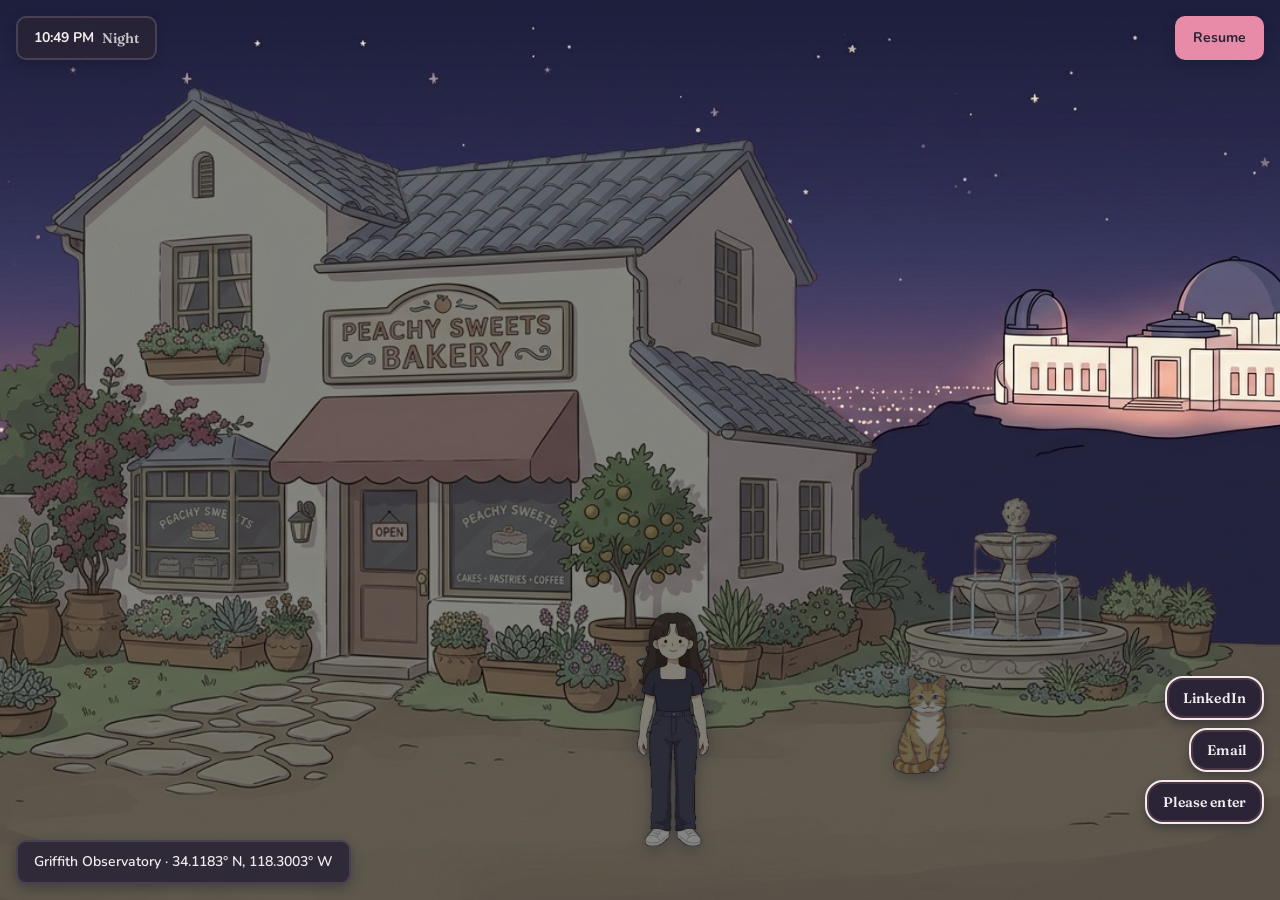
==== commit 3c44ad0a: "Add the panel overlay, with its three ways to close Co-Authored-By: Claude Sonnet 5 <noreply@anthrop" ====
--- a/index.html
+++ b/index.html
@@ -18,6 +18,7 @@
 <link rel="stylesheet" href="src/styles/base.css">
 <link rel="stylesheet" href="src/styles/scenes.css">
 <link rel="stylesheet" href="src/styles/ui.css">
+<link rel="stylesheet" href="src/styles/panel.css">
 </head>
 
 <!-- data-time is replaced on boot from the visitor's clock. The value here only
@@ -65,6 +66,20 @@
   <div class="layer layer--ui" id="ui"></div>
 </div>
 
+<!-- The overlay panel a table opens. Outside .stage deliberately: the stage gets
+     `inert` while a panel is open, and a panel nested inside it would inert itself.
+     Empty here — src/engine/panel.js fills it, because copy lives in content.js. -->
+<div class="panel" id="panel" hidden>
+  <div class="panel__scrim" data-close></div>
+  <div class="panel__card" role="dialog" aria-modal="true" aria-labelledby="panel-title">
+    <header class="panel__bar">
+      <h2 class="panel__title" id="panel-title"></h2>
+      <button class="panel__close" type="button" data-close></button>
+    </header>
+    <div class="panel__body" id="panel-body"></div>
+  </div>
+</div>
+
 <script type="module" src="src/engine/main.js"></script>
 </body>
 </html>
--- a/src/styles/tokens.css
+++ b/src/styles/tokens.css
@@ -20,6 +20,7 @@
   --cat-ginger:     #E08A4B;  /* Junnie. Reserved. */
   --dessert-bake:   #E8C489;  /* baked pastry: croissant, bao, souffle */
   --dessert-glaze:  #E9A7B4;  /* icing and macaron shells */
+  --dessert-plate:  #F6F0E8;  /* the plate under them */
   --on-accent:      #FFFFFF;  /* text/icons ON --accent-berry. Flips at night. */
 
   /* ---- Derived surfaces -------------------------------------------------- */
@@ -38,6 +39,7 @@
   --interior-filter: none;                /* the same, indoors, but much gentler */
   --window-glow:    transparent;          /* lit bakery windows at night */
   --shadow-cast:    rgba(62, 48, 56, 0.16);
+  --panel-scrim:    rgba(62, 48, 56, 0.55);  /* dim behind an open panel */
 
   /* ---- Type -------------------------------------------------------------- */
   --font-display: "Fraunces", Georgia, serif;
@@ -113,6 +115,7 @@
   --ground:       #B0D492;
   --shadow-cast:  rgba(58, 70, 110, 0.16);  /* COOL shadows — this is what reads as
                                                morning rather than sunset */
+  --panel-scrim:  rgba(58, 70, 110, 0.55);
   --window-glow:  transparent;
 }
 
@@ -133,6 +136,7 @@
   --interior-filter: brightness(1.00) saturate(1.06) hue-rotate(-4deg);
   --ground:       #8FA86E;
   --shadow-cast:  rgba(110, 48, 32, 0.30);
+  --panel-scrim:  rgba(110, 48, 32, 0.55);
   --window-glow:  rgba(255, 206, 140, 0.52);
 }
 
@@ -144,6 +148,7 @@
   --interior-filter: none;
   --ground:       #A8CE8B;
   --shadow-cast:  rgba(62, 48, 56, 0.16);
+  --panel-scrim:  rgba(62, 48, 56, 0.55);
   --window-glow:  transparent;
 }
 
@@ -159,6 +164,7 @@
   --interior-filter: brightness(0.86) saturate(0.92) hue-rotate(6deg);
   --ground:       #5E7A5C;
   --shadow-cast:  rgba(14, 18, 40, 0.34);
+  --panel-scrim:  rgba(14, 18, 40, 0.68);
   --window-glow:  rgba(255, 206, 128, 0.72);
 
   /* Text surfaces stay readable after dark — the UI overlay does NOT get dimmed.
@@ -180,9 +186,13 @@
   --chrome-bg:      rgba(42, 36, 54, 0.88);
   --chrome-ink:     #F3ECEF;
 
-  /* The room's lights are on after dark, so the desserts warm rather than dim. */
+  /* The room's lights are on after dark, so the desserts warm rather than dim.
+   * These are OBJECTS in the scene, not interface, which is why they get their own
+   * tokens: every --surface-* flips to a dark UI colour after dark, and a plate that
+   * turns navy reads as broken rather than as dim. */
   --dessert-bake:   #C9A876;
   --dessert-glaze:  #C98F9C;
+  --dessert-plate:  #CFC5B8;
 
   --accent-berry:   #E88BA8;  /* lightened for the dark surface: 6.19:1.
                                  The daytime #B84A6E measures 3.20:1 here. */
--- a/src/styles/scenes.css
+++ b/src/styles/scenes.css
@@ -212,7 +212,58 @@
 .actor__leg--left  { left: 0; }
 .actor__leg--right { left: 50%; }
 
+/* --- Junnie at the fountain ------------------------------------------------
+   He is one sprite and always will be — no frames, no sheet (PRD §8.3) — so the
+   fishing is done entirely with timing. He watches the water, leans in, takes a
+   swipe, misses, and settles back. The miss is the point: a cat that caught it
+   would have to stop.
+
+   A ripple rises in the fountain just before each swipe, which is what makes the
+   lunge read as aimed at something rather than as a twitch. */
+/* The ripple sits in the fountain's lower basin, up and to his right — worked out
+   from his box rather than guessed: his box is 11% of the scene's height and about
+   3.5% of its width, so these percentages put the ring at roughly (71, 75) in image
+   coordinates, which is the water. It is deliberately outside his box; a ripple at
+   his feet would be on the sand and the lunge would read as aimed at nothing. */
+.actor[data-fishes]::after {
+  content: '';
+  position: absolute;
+  left: 190%;
+  bottom: 115%;
+  width: 95%;
+  aspect-ratio: 2.6;
+  border: 2px solid var(--surface-roof);
+  border-radius: 50%;
+  opacity: 0;
+  pointer-events: none;
+}
+
 @media (prefers-reduced-motion: no-preference) {
+  .actor[data-fishes] {
+    /* Overrides the breathing idle below: same job, longer story. */
+    animation: fish 7s var(--ease-soft) infinite;
+    transform-origin: 50% 100%;
+  }
+
+  .actor[data-fishes]::after { animation: ripple 7s var(--ease-soft) infinite; }
+
+  /* Percentages chosen so the lunge lands while the ripple is at its widest. */
+  @keyframes fish {
+    0%, 54%   { rotate: 0deg;    translate: 0 0; }
+    60%       { rotate: -5deg;   translate: 0 0; }      /* notices it */
+    66%       { rotate: -11deg;  translate: 6% 2%; }    /* leans in  */
+    70%       { rotate: -15deg;  translate: 11% 4%; }   /* swipes    */
+    76%       { rotate: -6deg;   translate: 3% 0; }     /* misses    */
+    84%, 100% { rotate: 0deg;    translate: 0 0; }      /* sits back */
+  }
+
+  @keyframes ripple {
+    0%, 52%  { opacity: 0; scale: 0.4; }
+    62%      { opacity: 0.9; scale: 1; }
+    72%      { opacity: 0.5; scale: 1.5; }
+    80%, 100% { opacity: 0; scale: 1.9; }
+  }
+
   /* Idle: a slow breathing bob. */
   .actor { animation: breathe 2s var(--ease-soft) infinite alternate; }
 
@@ -286,6 +337,35 @@
   opacity: 0.35;
 }
 
+/* Daylight through the arched window at the back.
+ *
+ * Outside, time of day is obvious — the sky and the landmark both change. Inside,
+ * the room was identical at every hour, which is what made it feel flat next to the
+ * exterior. This spills the CURRENT SKY COLOUR through the window and across the
+ * floor below it, so the room knows what time it is: pale and cool at noon, warm at
+ * sunset, deep blue at night. --sky-top is already per-state, so it costs no new
+ * tokens and can never drift out of step with outside.
+ *
+ * soft-light rather than a flat overlay: it tints what is underneath instead of
+ * washing it, so the painted floorboards keep their grain. */
+.stage[data-scene='interior'] .layer--decor::before {
+  content: '';
+  position: absolute;
+  /* Anchored to the window itself and spilling DOWN onto the floor. The first
+     attempt started above the window and put a dark smudge across the ceiling,
+     which reads as dirt rather than as light. */
+  left: 47%;
+  top: 20%;
+  width: 28%;
+  height: 56%;
+  background: radial-gradient(ellipse 70% 52% at 50% 0%,
+    var(--sky-top) 0%, transparent 76%);
+  mix-blend-mode: soft-light;
+  opacity: 0.45;
+  pointer-events: none;
+  transition: background var(--dur-timeshift) var(--ease-soft);
+}
+
 /* A room with its lights on does not go as dark as the garden outside it. The actors
    take the same light as the room they are standing in, or she ends up noticeably
    darker than the floor she is on. */
@@ -299,9 +379,26 @@
    stays: time of day still applies, just more subtly. */
 .stage[data-scene='interior'] .chrome--location { display: none; }
 
-/* One marker per painted table: the dessert sits on the table surface and the label
-   floats above it. Positioned at the table surface, so the stack grows upward. */
-.table-marker {
+/* One trigger per painted table: the dessert sits on the table surface and the
+   label floats above it. Positioned at the table surface, so the stack grows
+   upward. A real <button>, so Enter and Space work without any key handling of our
+   own — but a button arrives with borders, background and centred text that have
+   to be cleared before it looks like part of the room. */
+.table {
+  /* button reset */
+  appearance: none;
+  border: 0;
+  background: none;
+  padding: 0;
+  font: inherit;
+  color: inherit;
+  text-align: inherit;
+
+  cursor: pointer;
+  /* Comfortably tappable on a phone even though the painted table is small. */
+  min-width: var(--tap-min);
+  min-height: var(--tap-min);
+
   position: absolute;
   transform: translate(-50%, -100%);
   display: flex;
@@ -319,10 +416,28 @@
    PRD D2 fixes which dessert belongs to which table. */
 .dessert {
   position: relative;
-  width: 46%;
+  width: 54%;
   height: 0;
-  padding-bottom: 30%;
+  padding-bottom: 36%;
   filter: drop-shadow(0 1px 1px var(--shadow-cast));
+}
+
+/* A plate under each one. Without it the dessert reads as a shape pasted onto the
+   table; with it, it reads as something served. Same outline weight as the artwork. */
+.dessert::marker { content: none; }
+
+.table::after {
+  content: '';
+  position: absolute;
+  bottom: -2%;
+  left: 50%;
+  translate: -50% 0;
+  width: 62%;
+  aspect-ratio: 3.4;
+  border: 2px solid var(--ink);
+  border-radius: 50%;
+  background: var(--dessert-plate);
+  z-index: -1;
 }
 
 .dessert::before,
@@ -411,7 +526,7 @@
 
 @media (prefers-reduced-motion: no-preference) {
   .bubble { animation: float 3s var(--ease-soft) infinite alternate; }
-  .table-marker:nth-child(even) .bubble { animation-delay: -1.4s; }
+  .table:nth-child(even) .bubble { animation-delay: -1.4s; }
   @keyframes float {
     from { translate: 0 0; }
     to   { translate: 0 -4px; }
--- a/src/styles/panel.css
+++ b/src/styles/panel.css
@@ -0,0 +1,104 @@
+/* Repo path: src/styles/panel.css
+ *
+ * The overlay panel a table opens. Every colour comes from tokens.css.
+ */
+
+.panel {
+  position: fixed;
+  inset: 0;
+  z-index: var(--z-panel);        /* 200 — never a bare z-index */
+  display: grid;
+  place-items: center;
+  padding: var(--space-4);
+}
+
+/* `hidden` is overridden by `display: grid` above, so it has to be restated.
+   This is the one place the attribute needs help. */
+.panel[hidden] { display: none; }
+
+.panel__scrim {
+  position: absolute;
+  inset: 0;
+  background: var(--panel-scrim);
+}
+
+.panel__card {
+  position: relative;             /* above the scrim, without a new z-index */
+  width: min(680px, 90vw);
+  max-height: 85vh;
+  display: flex;
+  flex-direction: column;
+  overflow: hidden;               /* so the header's corners stay rounded */
+  background: var(--surface-wall);
+  border-radius: var(--radius-lg);
+  box-shadow: 0 10px 30px var(--shadow-cast);
+}
+
+.panel__bar {
+  flex: none;
+  display: flex;
+  align-items: center;
+  justify-content: space-between;
+  gap: var(--space-4);
+  padding: var(--space-3) var(--space-4);
+  background: var(--surface-trim);
+}
+
+.panel__title {
+  margin: 0;
+  font-family: var(--font-display);
+  font-size: var(--text-xl);
+  line-height: var(--leading-tight);
+  color: var(--ink);
+}
+
+.panel__close {
+  appearance: none;
+  border: 0;
+  cursor: pointer;
+  font: inherit;
+  font-family: var(--font-ui);
+  padding: var(--space-2) var(--space-3);
+  min-height: var(--tap-min);
+  border-radius: var(--radius-full);
+  background: var(--accent-berry);
+  color: var(--on-accent);
+}
+
+/* The only scrolling region. Projects is four entries and will not fit any
+   viewport, so this is load-bearing rather than defensive. */
+.panel__body {
+  overflow-y: auto;
+  padding: var(--space-4);
+  font-family: var(--font-ui);
+  font-size: var(--text-base);
+  line-height: var(--leading-body);
+  color: var(--ink);
+}
+
+.panel__intro {
+  margin: 0 0 var(--space-6);
+  color: var(--ink-soft);
+}
+
+.entry { margin-bottom: var(--space-6); }
+.entry:last-child { margin-bottom: 0; }
+
+.entry h3 {
+  margin: 0 0 var(--space-1);
+  font-family: var(--font-display);
+  font-size: var(--text-lg);
+  line-height: var(--leading-tight);
+}
+
+.entry__meta {
+  margin: 0 0 var(--space-2);
+  font-size: var(--text-sm);
+  color: var(--ink-soft);
+}
+
+.entry ul { margin: 0; padding-left: var(--space-6); }
+.entry li { margin-bottom: var(--space-2); }
+
+.entry__links { margin: var(--space-3) 0 0; }
+.entry__links a { color: var(--accent-berry); }
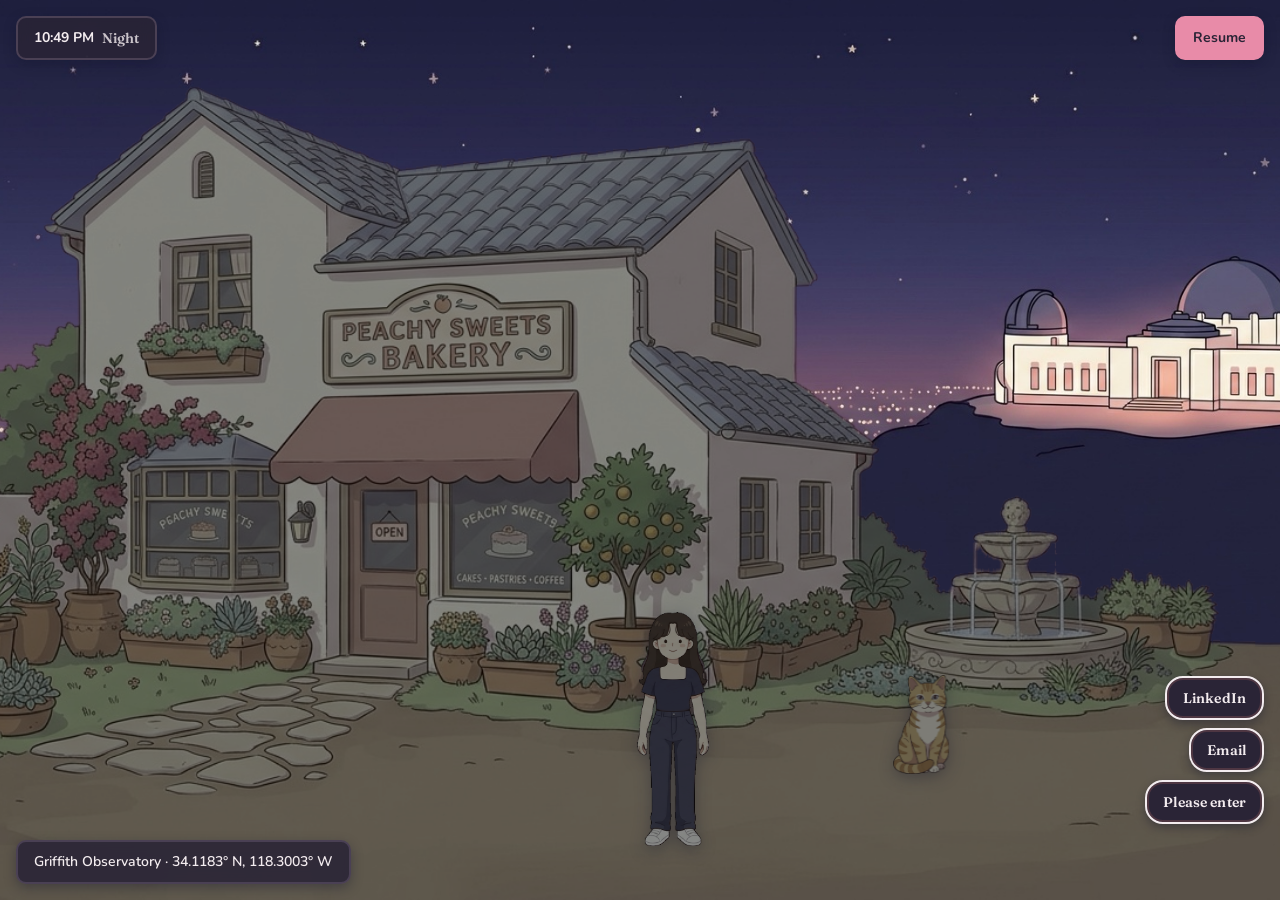
==== commit 8589e28b: "Keep the tables on their painted tables, and stop the walker for a panel Five fixes from the whole-b" ====
--- a/index.html
+++ b/index.html
@@ -58,6 +58,16 @@
   <div class="layer layer--tint"     id="tint"     aria-hidden="true"></div>
   <img class="layer layer--scene"    id="scene"    alt="" decoding="async">
   <div class="layer layer--props"    id="props"></div>
+
+  <!-- The five table buttons have their own layer, separate from the signs, because
+       the two need different treatment on a phone. Sharing the signs' layer meant
+       the tables were dragged into the signs' corner dock by a rule written for
+       signs, and landed at viewport percentages that mean nothing. Both layers do
+       dock below 8:5, but each to its own place — see ui.css.
+
+       NOT aria-hidden, unlike the decor layer below: these are real controls. -->
+  <div class="layer layer--tables"   id="tables"></div>
+
   <div class="layer layer--decor"    id="decor" aria-hidden="true"></div>
   <div class="layer layer--actors"   id="actors"></div>
 
@@ -76,7 +86,12 @@
       <h2 class="panel__title" id="panel-title"></h2>
       <button class="panel__close" type="button" data-close></button>
     </header>
-    <div class="panel__body" id="panel-body"></div>
+    <!-- tabindex="0" makes the scrolling region reachable by keyboard. Without it
+         the body is not focusable, the arrow keys go to the focused close button
+         instead, and a keyboard-only user cannot read past the fold of a long
+         panel — WCAG 2.1.1. It is also the standard technique for a scroll
+         container that holds no other focusable element. -->
+    <div class="panel__body" id="panel-body" tabindex="0"></div>
   </div>
 </div>
 
--- a/src/styles/scenes.css
+++ b/src/styles/scenes.css
@@ -136,10 +136,13 @@
   -webkit-mask-repeat: no-repeat;
 }
 
-/* Props and actors are sized to the ARTWORK, not the stage. layout.js publishes the
-   box the cropped scene image actually occupies, so a position expressed as a
-   percentage in here lands on the same painted spot at every window shape. */
+/* Props, tables, decor and actors are sized to the ARTWORK, not the stage. layout.js
+   publishes the box the cropped scene image actually occupies, so a position
+   expressed as a percentage in here lands on the same painted spot at every window
+   shape. ui.css overrides this for .layer--props and .layer--tables below 8:5,
+   where the crop hides their contents and both dock as chrome instead. */
 .layer--props,
+.layer--tables,
 .layer--decor,
 .layer--actors {
   inset: auto;
@@ -148,19 +151,32 @@
   top: var(--scene-y, 0px);
   width: var(--scene-w, 100%);
   height: var(--scene-h, 100%);
-  pointer-events: none;
 }
 
 .layer--props  { z-index: var(--z-props); }
+
+/* The five table buttons. Same z as the props layer, but later in the DOM so a
+   bubble paints over a sign, and still below the actors so Jingwen walks in FRONT
+   of a table rather than behind it.
+
+   Its own layer rather than sharing the props layer, because the two dock to
+   different corners on a phone and a single layer can only go to one. Sharing one
+   meant the tables were carried into the signs' dock by a rule written for signs,
+   and collapsed into a band on top of Jingwen. See ui.css for both docks. */
+.layer--tables { z-index: var(--z-props); }
 
 /* Scenery signs. Same z as the props layer, but later in the DOM so it paints over
    them, and still below the actors — she should walk in front of a sign, not behind.
    Unlike the props layer this one NEVER docks to the corner: decor belongs to the
    painting, so it keeps the artwork box at every viewport shape. */
 .layer--decor { z-index: var(--z-props); }
-/* The signs live in the props layer and DO take clicks, even though the layer
-   itself does not — otherwise the layer would swallow clicks meant for the ground. */
-.layer--props .sign { pointer-events: auto; }
+
+/* The signs and the table buttons DO take clicks, even though their layers do not —
+   a layer is a frame that lets clicks pass through to the ground beneath it, and
+   only its interactive children take them. Without this opt-back-in the layer's
+   pointer-events: none swallows every click on them. */
+.layer--props .sign,
+.layer--tables .table { pointer-events: auto; }
 .layer--actors { z-index: var(--z-actors); }
 
 /* The stage takes the clicks, because the actors layer must not intercept them. */
@@ -508,8 +524,9 @@
   background: var(--surface-wall);
 }
 
-/* The floating label above each painted table. Phase 5 makes these the panel
-   triggers; for now they are labels, so the room reads before the panels exist. */
+/* The floating label above each painted table. It names the panel the table opens;
+   the whole .table stack around it is the button, so this is the visible part of a
+   trigger rather than a control of its own. */
 .bubble {
   position: relative;
   font-family: var(--font-display);
--- a/src/styles/ui.css
+++ b/src/styles/ui.css
@@ -153,7 +153,14 @@
    sign stuck into the corner of a phone screen is not standing in any grass.
    
    `position: static` is what makes this work without fighting the inline left/top
-   the renderer sets for the wide layout — static simply ignores them. */
+   the renderer sets for the wide layout — static simply ignores them.
+
+   ⚠️ This resizes the whole LAYER to the viewport, which is only ever safe for
+   children that have stopped using the artwork box — everything in here must be
+   reset to `position: static` as .sign is. The table buttons were absolute and were
+   not reset, so they kept reading percentages against a box that was now the window
+   and landed nowhere. They have a layer of their own now, with a dock of their own
+   below. */
 @media (max-aspect-ratio: 8 / 5) {
   .layer--props {
     /* Docked signs are chrome, so they belong above the actors — otherwise Junnie
@@ -186,6 +193,72 @@
   .sign::after { display: none; }
 }
 
+/* The table buttons hit the SAME crop problem, and need the same answer.
+ *
+ * The tables are painted at x 37, 40, 52, 67 and 73 across the artwork, and the
+ * visible band on a 390x844 phone is x 37-63. Photography (67) and Arts (73) are
+ * outside the frame entirely and Experience (37) is half off its left edge — so
+ * three of the five panels are simply unreachable if the buttons stay on their
+ * painted tables. There is no breakpoint that rescues this: covering x 37-73 needs
+ * a viewport wider than 0.75 x its height, which no phone is in portrait.
+ *
+ * So below 8:5 the tables stop being objects in the room and become a MENU, docked
+ * bottom-left, opposite the signs' column bottom-right. A control you cannot see is
+ * not a control, and a bakery menu is an honest thing to find in a bakery.
+ *
+ * This is deliberate, unlike the collapse it replaces: the tables used to share the
+ * signs' layer and got dragged into the dock by a rule written for signs, landing
+ * at viewport percentages that mean nothing — piled over Jingwen, none of them on a
+ * table. Their own layer is what makes the wide layout land on the painted tables
+ * and this one a chosen arrangement rather than an accident. */
+@media (max-aspect-ratio: 8 / 5) {
+  .layer--tables {
+    /* Docked tables are chrome, so they belong above the actors — otherwise
+       Jingwen stands in front of the menu. Same reasoning as the signs above; in
+       the wide layout she correctly walks in FRONT of a table. */
+    z-index: var(--z-ui);
+    inset: 0;
+    left: 0;
+    top: 0;
+    width: 100%;
+    height: 100%;
+    display: flex;
+    flex-direction: column;
+    align-items: flex-start;
+    justify-content: flex-end;
+    gap: var(--space-2);
+    padding: var(--space-4);
+  }
+
+  /* `position: static` ignores the inline left/top the renderer sets for the wide
+     layout, without having to fight them. Same trick as .sign. */
+  .table {
+    position: static;
+    transform: none;
+    flex-direction: row;
+    /* Shrink-wrap the label instead of taking 11% of a box that is now the window.
+       min-width/min-height stay at --tap-min from the base rule, so the pill is
+       still a legal tap target. */
+    width: auto;
+  }
+
+  /* The plate is a dessert standing on a painted table. In the menu there is no
+     table, and the pill is the surface it sits on. */
+  .table::after { display: none; }
+
+  /* The dessert is sized as a fraction of the table box, which has no width of its
+     own once the pill shrink-wraps its label. Give it one, and keep the 3:2 of the
+     wide layout so the silhouettes do not distort. */
+  .dessert {
+    width: var(--space-8);
+    padding-bottom: var(--space-6);
+  }
+
+  /* A menu item that bobs reads as a glitch rather than as a balloon over a table,
+     and five of them bobbing out of phase makes the whole column jitter. */
+  .bubble { animation: none; }
+}
+
 /* R5: a gentle scale-up and a soft glow on hover AND focus, so the affordance is
    there for a keyboard too. Hover alone is invisible on a touch screen. */
 @media (prefers-reduced-motion: no-preference) {
--- a/src/styles/panel.css
+++ b/src/styles/panel.css
@@ -66,7 +66,11 @@
 }
 
 /* The only scrolling region. Projects is four entries and will not fit any
-   viewport, so this is load-bearing rather than defensive. */
+   viewport, so this is load-bearing rather than defensive.
+
+   index.html gives it tabindex="0" so a keyboard user can focus it and scroll with
+   the arrow keys — it holds no other focusable element, so without that there is no
+   way to reach the rest of a long panel. */
 .panel__body {
   overflow-y: auto;
   padding: var(--space-4);
@@ -74,6 +78,13 @@
   font-size: var(--text-base);
   line-height: var(--leading-body);
   color: var(--ink);
+}
+
+/* The ring goes INSIDE the region rather than outside it: base.css offsets focus
+   rings by 2px, and this element is flush with the card, so an outward ring is
+   clipped by the card's rounded overflow and half of it disappears. */
+.panel__body:focus-visible {
+  outline-offset: -2px;
 }
 
 .panel__intro {
@@ -102,3 +113,41 @@
 
 .entry__links { margin: var(--space-3) 0 0; }
 .entry__links a { color: var(--accent-berry); }
+
+/* Gated on no-preference, matching ui.css:191 and scenes.css:241. Anyone who has
+   asked for reduced motion gets the panel with no movement at all — it simply is
+   there. The rule is opt-IN, so that is the default if the query does not match. */
+@media (prefers-reduced-motion: no-preference) {
+  .panel:not([hidden]) .panel__card {
+    animation: panel-rise var(--dur-scene) var(--ease-soft);
+  }
+
+  .panel:not([hidden]) .panel__scrim {
+    animation: panel-fade var(--dur-scene) var(--ease-soft);
+  }
+}
+
+@keyframes panel-rise {
+  from { opacity: 0; transform: translateY(8px); }   /* transform, never top */
+  to   { opacity: 1; transform: translateY(0); }
+}
+
+@keyframes panel-fade {
+  from { opacity: 0; }
+  to   { opacity: 1; }
+}
+
+/* 90vw of a 390px phone is not a comfortable measure, and 85vh wastes the screen
+   when the panel is the only thing on it. Below 600px the card takes the room. */
+@media (max-width: 600px) {
+  .panel { padding: var(--space-2); }
+
+  .panel__card {
+    width: 100%;
+    max-height: 92vh;
+    border-radius: var(--radius-md);
+  }
+
+  .panel__title { font-size: var(--text-lg); }
+  .panel__body  { padding: var(--space-3); }
+}
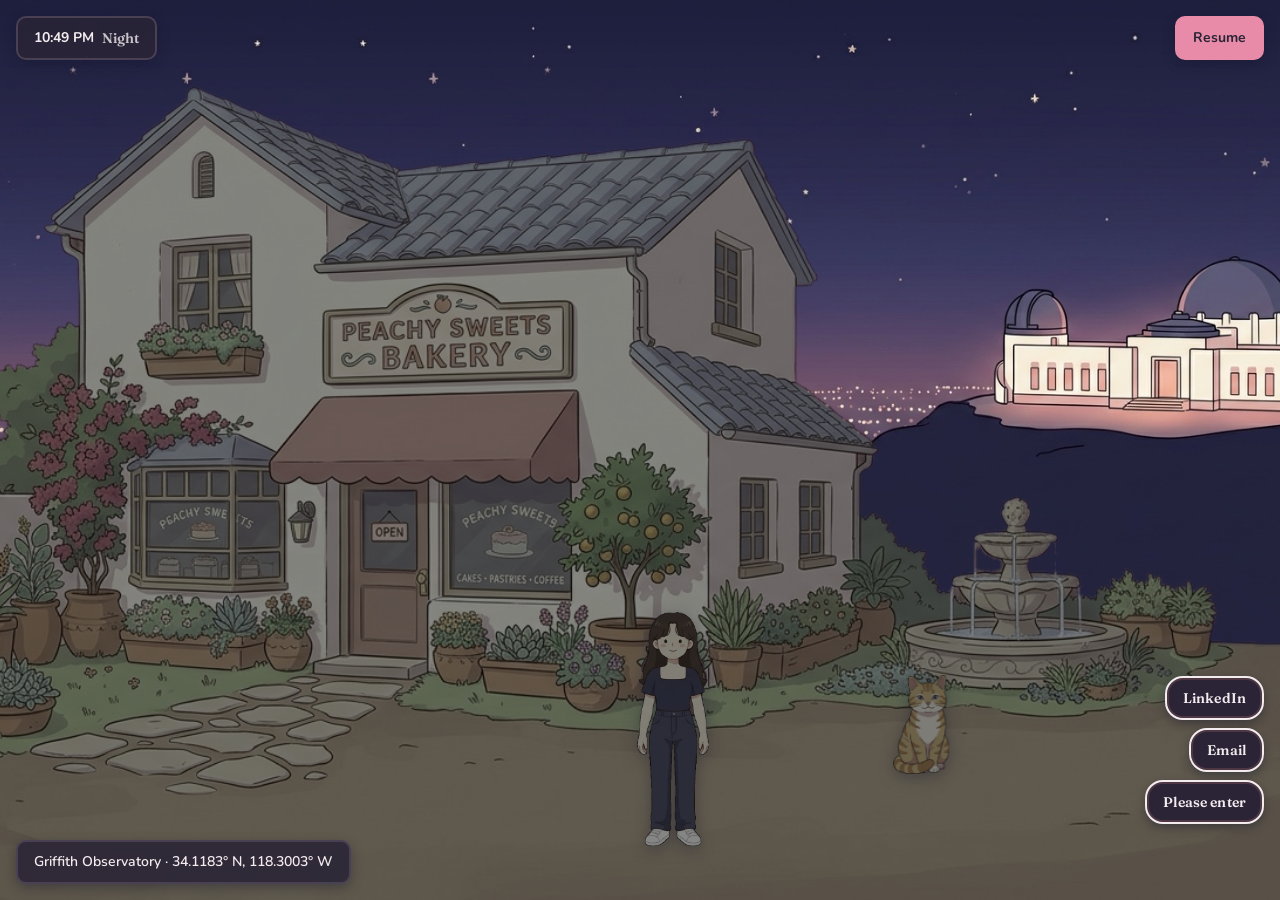
==== commit 1d5e2a06: "Phase 6: real content in every panel, a photo gallery, and dessert sprites No placeholder copy is le" ====
--- a/index.html
+++ b/index.html
@@ -95,6 +95,28 @@
   </div>
 </div>
 
+<!-- The photo lightbox. A SIBLING of the panel, not a child: the panel's focus trap
+     queries its own subtree, so a lightbox nested inside would be caught by that trap
+     and by the panel's Escape handler at the same time. Kept out here, it owns its
+     own trap and closes on its own Escape. src/engine/lightbox.js fills it. -->
+<div class="lightbox" id="lightbox" hidden>
+  <div class="lightbox__scrim" data-lightbox-close></div>
+  <div class="lightbox__frame" role="dialog" aria-modal="true" aria-labelledby="lightbox-caption">
+    <!-- Close comes FIRST in the DOM even though it is styled into the top-right
+         corner. That corner is above the arrows on screen, so first in the markup is
+         what makes the tab order match the reading order. Placed last, Tab went
+         prev, next, close — the way out was the last thing a keyboard user found. -->
+    <button class="lightbox__close" id="lightbox-close" type="button" data-lightbox-close></button>
+    <img class="lightbox__image" id="lightbox-image" alt="">
+    <p class="lightbox__caption" id="lightbox-caption"></p>
+    <div class="lightbox__controls">
+      <button class="lightbox__nav" id="lightbox-prev" type="button"></button>
+      <span class="lightbox__count" id="lightbox-count"></span>
+      <button class="lightbox__nav" id="lightbox-next" type="button"></button>
+    </div>
+  </div>
+</div>
+
 <script type="module" src="src/engine/main.js"></script>
 </body>
 </html>
--- a/src/styles/tokens.css
+++ b/src/styles/tokens.css
@@ -18,9 +18,15 @@
                                  obvious #C2577A measures 4.25:1 and fails AA. */
   --ink:            #3E3038;  /* all text */
   --cat-ginger:     #E08A4B;  /* Junnie. Reserved. */
+  /* The desserts. ⚠️ --dessert-bake and --dessert-glaze are now consumed by
+   * assets/source/draw-desserts.py, which BAKES THEM INTO PNGs — a PNG cannot read a
+   * custom property, so the script repeats these values as Python constants. They
+   * look unused from CSS and they are not: change one here and you must change it
+   * there and re-run the script, or the sprite and the plate under it disagree.
+   * --dessert-plate is still drawn in CSS, by .serving::after. */
   --dessert-bake:   #E8C489;  /* baked pastry: croissant, bao, souffle */
   --dessert-glaze:  #E9A7B4;  /* icing and macaron shells */
-  --dessert-plate:  #F6F0E8;  /* the plate under them */
+  --dessert-plate:  #F6F0E8;  /* the plate under them — drawn in CSS */
   --on-accent:      #FFFFFF;  /* text/icons ON --accent-berry. Flips at night. */
 
   /* ---- Derived surfaces -------------------------------------------------- */
@@ -36,7 +42,6 @@
   --ground-shade:   #8FBA73;
   --light-tint:     transparent;          /* the wash over the whole scene */
   --scene-filter:   none;                 /* brightness/saturate adjustment */
-  --interior-filter: none;                /* the same, indoors, but much gentler */
   --window-glow:    transparent;          /* lit bakery windows at night */
   --shadow-cast:    rgba(62, 48, 56, 0.16);
   --panel-scrim:    rgba(62, 48, 56, 0.55);  /* dim behind an open panel */
@@ -92,6 +97,53 @@
   --chrome-bg:   rgba(251, 247, 244, 0.88);
   --chrome-ink:  #3E3038;
 
+  /* ---- Indoor UI ----------------------------------------------------------
+   * The interior is a lit room and does not change with the time of day, so
+   * neither does anything drawn on top of it. These deliberately have NO
+   * [data-time] overrides — that is the whole point of them.
+   *
+   * They hold the daytime values of the tokens they stand in for, so an indoor
+   * control looks the same at midnight as at noon. Do not "fix" the missing
+   * overrides by adding them. */
+  --room-face:       #FBF7F4;  /* stands in for --surface-wall  */
+  --room-ink:        #3E3038;  /* stands in for --ink           */
+  --room-keyline:    #F2C8D3;  /* stands in for --surface-trim  */
+  --room-accent:     #B84A6E;  /* stands in for --accent-berry  */
+  --room-on-accent:  #FFFFFF;  /* stands in for --on-accent     */
+  --room-chrome-bg:  rgba(251, 247, 244, 0.88);
+  --room-hairline:   #E2D5D9;
+  --room-ink-soft:   #6B5A62;
+  --room-shadow:     rgba(62, 48, 56, 0.16);
+
+  /* The desserts are IN the lit room, so they hold their daytime colours too. */
+  --room-dessert-bake:  #E8C489;
+  --room-dessert-glaze: #E9A7B4;
+  --room-dessert-plate: #F6F0E8;
+
+  /* A beverage beside some of them: glass, and what is in it. Kept separate from the
+   * desserts because a drink is translucent and a pastry is not.
+   *
+   * ⚠️ Same as the dessert tones above: these are baked into the drink PNGs by
+   * draw-desserts.py and are never read by CSS. They live here because tokens.css is
+   * the single source of truth for colour in this project and that has to stay true
+   * of colours that end up in an image. Do not delete them as unused. */
+  --room-drink-glass:   #EAF1F4;  /* the cup or glass itself */
+  --room-drink-tea:     #D9A06B;  /* milk tea, iced coffee */
+  --room-drink-matcha:  #A8C48A;  /* the green one */
+
+  --room-scrim:      rgba(62, 48, 56, 0.55);  /* stands in for --panel-scrim */
+
+  /* The photo lightbox. A photograph is shown against a DARK mat regardless of the
+   * clock, because a pale surround competes with the picture for the eye — this is
+   * the one surface on the site that is dark in every theme, and it is deliberate.
+   *
+   * Measured: --room-photo-ink on --room-photo-mat is 12.86:1, and
+   * --room-photo-ink-soft on the same mat is 7.36:1. Both AAA. */
+  --room-photo-scrim:    rgba(20, 16, 28, 0.88);
+  --room-photo-mat:      #2A2436;
+  --room-photo-ink:      #F3ECEF;
+  --room-photo-ink-soft: #C0B2BC;
+
   /* ---- Touch ------------------------------------------------------------- */
   --tap-min: 44px;
 }
@@ -111,7 +163,6 @@
   --sky-bottom:   #FCE0C4;
   --light-tint:   rgba(255, 216, 168, 0.10);
   --scene-filter: brightness(1.07) saturate(1.05) hue-rotate(-5deg);
-  --interior-filter: brightness(1.02) saturate(1.02);
   --ground:       #B0D492;
   --shadow-cast:  rgba(58, 70, 110, 0.16);  /* COOL shadows — this is what reads as
                                                morning rather than sunset */
@@ -133,7 +184,6 @@
   /* -16deg turned the lawn autumn-yellow. -9 keeps the golden cast on the walls and
    * the path without draining the green out of the grass. */
   --scene-filter: brightness(1.02) saturate(1.22) hue-rotate(-9deg);
-  --interior-filter: brightness(1.00) saturate(1.06) hue-rotate(-4deg);
   --ground:       #8FA86E;
   --shadow-cast:  rgba(110, 48, 32, 0.30);
   --panel-scrim:  rgba(110, 48, 32, 0.55);
@@ -145,7 +195,6 @@
   --sky-bottom:   #DCEBF5;
   --light-tint:   transparent;
   --scene-filter: none;
-  --interior-filter: none;
   --ground:       #A8CE8B;
   --shadow-cast:  rgba(62, 48, 56, 0.16);
   --panel-scrim:  rgba(62, 48, 56, 0.55);
@@ -159,9 +208,6 @@
   /* Carries the whole night treatment outdoors now that there is no overlay: a
    * little darker and bluer than before to make up for the wash that was removed. */
   --scene-filter: brightness(0.54) saturate(0.58) hue-rotate(16deg);
-  /* Indoors the lights are on. Applying the outdoor night filter to a lit room made
-   * it read as an abandoned bakery rather than an open one. */
-  --interior-filter: brightness(0.86) saturate(0.92) hue-rotate(6deg);
   --ground:       #5E7A5C;
   --shadow-cast:  rgba(14, 18, 40, 0.34);
   --panel-scrim:  rgba(14, 18, 40, 0.68);
--- a/src/styles/scenes.css
+++ b/src/styles/scenes.css
@@ -225,8 +225,17 @@
   transform-origin: 50% 0;
 }
 
-.actor__leg--left  { left: 0; }
-.actor__leg--right { left: 50%; }
+/* Both leg pieces are FULL WIDTH, with the divide between them baked into their own
+   transparency rather than expressed as a box. That is what lets the divide follow
+   the drawing: head-on it is a straight vertical line down the gap between the legs,
+   but in profile the shoes overlap and merge, so any vertical cut slices a shoe in
+   half. There the boundary slants as it descends, passing between the back heel and
+   the front shoe so each keeps a whole shoe. See assets/source/cut-sprite.py. */
+.actor__leg--left,
+.actor__leg--right { left: 0; width: 100%; }
+
+/* Hidden for a pose drawn whole rather than cut into pieces. */
+.actor[data-jointed='false'] .actor__leg { display: none; }
 
 /* --- Junnie at the fountain ------------------------------------------------
    He is one sprite and always will be — no frames, no sheet (PRD §8.3) — so the
@@ -308,36 +317,33 @@
     50%      { translate: 0 -2px; }
   }
 
-  /* In PROFILE the legs scissor forward and back, and that IS a rotation about the
-     hip — the same motion that looks like a waddle head-on is the correct one here.
-     The two halves of the merged profile leg shape swing in opposite phase. */
-  .actor[data-pose='side'] .actor__leg--left,
-  .actor[data-pose='side'] .actor__leg--right {
-    animation-name: step-profile;
-  }
-
-  @keyframes step-profile {
-    0%   { rotate:  9deg; scale: 1 1; }
-    50%  { rotate: -9deg; scale: 1 0.97; }
-    100% { rotate:  9deg; scale: 1 1; }
-  }
 
   /* A step, seen head-on.
    *
-   * The motion that reads as walking from the FRONT is the foot LIFTING, not the
-   * leg swinging sideways. Swinging it around the hip is what a waddle is.
+   * The leg spends MOST of the cycle planted. That is the part that makes it read as
+   * one step at a time: it lifts for about a third of the stride and stands for the
+   * rest, so with the other leg half a cycle behind there are stretches where both
+   * feet are down. That pause is what a walk has and a float does not.
    *
-   * So the lift is done with scaleY about the hip: shortening the leg raises the
-   * foot while the hip stays welded to the body, which is exactly what a knee
-   * bending looks like from here. Rotation is kept small -- just enough to suggest
-   * the leg passing under the body -- and does not drive the movement. */
+   * An earlier version had each leg raised for 80% of the cycle, which meant both
+   * were off the ground at once nearly all the time — no weight anywhere, which is
+   * exactly what read as waddling.
+   *
+   * Two other things that had to be true first:
+   *   - NO ROTATION. Rotating about the hip swings the foot sideways, and sideways
+   *     is a waddle.
+   *   - TRANSLATE, not scaleY. Scaling squashes the shoe along with the leg, so it
+   *     reads as a trouser leg compressing rather than a foot rising.
+   *
+   * The 15% peak is bounded by the cut: a leg is 38% of the sprite, so 15% of it is
+   * 5.7% of sprite height, and the body/leg overlap is 10.2%. Go much past this and
+   * the top of the leg comes out from behind the body and a gap opens at the hip. */
   @keyframes step {
-    0%   { scale: 1 1;    rotate:  2.5deg; }   /* planted, trailing  */
-    20%  { scale: 1 0.90; rotate:  1.5deg; }   /* heel comes up      */
-    40%  { scale: 1 0.84; rotate: -1deg;   }   /* knee up, foot high */
-    60%  { scale: 1 0.93; rotate: -2.5deg; }   /* reaching forward   */
-    80%  { scale: 1 1;    rotate: -1.5deg; }   /* foot plants        */
-    100% { scale: 1 1;    rotate:  2.5deg; }   /* takes the weight   */
+    0%,  50% { translate: 0 0;    scale: 1    1; }  /* planted, carrying the weight */
+    58%      { translate: 0 -8%;  scale: 1    1; }  /* pushes off                   */
+    66%      { translate: 0 -15%; scale: 1.03 1; }  /* highest, swinging through    */
+    74%      { translate: 0 -8%;  scale: 1.02 1; }  /* reaching down                */
+    80%, 100% { translate: 0 0;   scale: 1    1; }  /* plants, and stands           */
   }
 }
 
@@ -348,51 +354,58 @@
  * dramatic sunset on its walls looks wrong (PRD §9).
  * ========================================================================= */
 
-.stage[data-scene='interior'] .layer--tint {
-  background: var(--light-tint);
-  opacity: 0.35;
-}
-
-/* Daylight through the arched window at the back.
+/* The interior does NOT change with the time of day. It is a lit room: the lamps are
+ * on, so it looks the same at midnight as at noon.
  *
- * Outside, time of day is obvious — the sky and the landmark both change. Inside,
- * the room was identical at every hour, which is what made it feel flat next to the
- * exterior. This spills the CURRENT SKY COLOUR through the window and across the
- * floor below it, so the room knows what time it is: pale and cool at noon, warm at
- * sunset, deep blue at night. --sky-top is already per-state, so it costs no new
- * tokens and can never drift out of step with outside.
- *
- * soft-light rather than a flat overlay: it tints what is underneath instead of
- * washing it, so the painted floorboards keep their grain. */
-.stage[data-scene='interior'] .layer--decor::before {
-  content: '';
-  position: absolute;
-  /* Anchored to the window itself and spilling DOWN onto the floor. The first
-     attempt started above the window and put a dark smudge across the ceiling,
-     which reads as dirt rather than as light. */
-  left: 47%;
-  top: 20%;
-  width: 28%;
-  height: 56%;
-  background: radial-gradient(ellipse 70% 52% at 50% 0%,
-    var(--sky-top) 0%, transparent 76%);
-  mix-blend-mode: soft-light;
-  opacity: 0.45;
-  pointer-events: none;
-  transition: background var(--dur-timeshift) var(--ease-soft);
-}
-
-/* A room with its lights on does not go as dark as the garden outside it. The actors
-   take the same light as the room they are standing in, or she ends up noticeably
-   darker than the floor she is on. */
-.stage[data-scene='interior'] .layer--scene { filter: var(--interior-filter); }
-
-.stage[data-scene='interior'] .actor {
-  filter: var(--interior-filter) drop-shadow(0 var(--space-1) var(--space-2) var(--shadow-cast));
-}
-
-/* Indoors there is no landmark to report, so the WHERE readout goes away. The clock
-   stays: time of day still applies, just more subtly. */
+ * This overrides the whole time-of-day treatment indoors — no tint overlay and no
+ * scene filter. An earlier version applied a softened version of both, on the theory
+ * that a room should feel the hour; it does not, and a bakery that dims at night
+ * reads as closed rather than as evening. The clock still shows and the exterior
+ * still changes; the room simply stays lit. */
+.stage[data-scene='interior'] .layer--tint { display: none; }
+.stage[data-scene='interior'] .layer--scene { filter: none; }
+
+/* Nothing drawn on top of the room changes either — the table buttons, the desserts
+   and every piece of chrome.
+   
+   Done by REBINDING THE TOKENS on the interior stage rather than by overriding each
+   control. Everything inside inherits, so a new dessert or a new button is covered
+   without anyone remembering to add a rule. Patching controls one at a time missed
+   the souffle's ramekin and the cake's filling, both of which use --surface-wall.
+
+   The --room-* values are the daytime ones and deliberately have no [data-time]
+   overrides of their own; see tokens.css.
+
+   ⚠️ .panel AND .lightbox ARE IN THIS SELECTOR LIST, and they are not inside the
+   stage — they are siblings of it in index.html, because the stage gets `inert`
+   while a panel is open and a panel nested inside it would inert itself. Being
+   outside, they do NOT inherit the rebinding from the interior stage, so without
+   being named here an open panel re-themed with the clock: its card went navy at
+   night while the room behind it stayed lit. Panels only ever open indoors —
+   main.js ignores route.panel on the exterior — so there is no case where this
+   list wrongly freezes an outdoor overlay.
+
+   Keep this as ONE selector list with ONE copy of the bindings. A second copy for
+   the panel is how the souffle's ramekin got missed the first time. */
+.stage[data-scene='interior'],
+.panel,
+.lightbox {
+  --surface-wall:  var(--room-face);
+  --surface-trim:  var(--room-keyline);
+  --ink:           var(--room-ink);
+  --ink-soft:      var(--room-ink-soft);
+  --hairline:      var(--room-hairline);
+  --chrome-bg:     var(--room-chrome-bg);
+  --chrome-ink:    var(--room-ink);
+  --accent-berry:  var(--room-accent);
+  --on-accent:     var(--room-on-accent);
+  --shadow-cast:   var(--room-shadow);
+  --dessert-bake:  var(--room-dessert-bake);
+  --dessert-glaze: var(--room-dessert-glaze);
+  --dessert-plate: var(--room-dessert-plate);
+  --panel-scrim:   var(--room-scrim);
+}
+
 .stage[data-scene='interior'] .chrome--location { display: none; }
 
 /* One trigger per painted table: the dessert sits on the table surface and the
@@ -421,107 +434,121 @@
   flex-direction: column;
   align-items: center;
   gap: var(--space-2);
-  width: 11%;
-}
-
-/* --- desserts -------------------------------------------------------------
-   Drawn rather than generated, because the tables came back bare and an empty
-   cafe reads as closed. They are small and seen at a distance, so a silhouette
-   in the right colour with the artwork's dark outline is enough; these are not
-   trying to be illustrations. Replace with sprites if any are ever generated —
-   PRD D2 fixes which dessert belongs to which table. */
-.dessert {
+  /* 10%, and this number is MEASURED, not chosen for looks.
+
+     The stack grows upward from the table surface, so a table's box reaches back
+     over the table painted behind it. Experience (y 54) sits 16% of the artwork
+     above Life (y 70), and once the stack is taller than that gap the two boxes
+     overlap — with Life later in the DOM, clicking Experience's own plate opened
+     Life instead.
+
+     Swept in a browser: 10% is the widest that gives ZERO overlap between all five
+     pairs. 11% overlaps by 4% of the smaller button, 14% by 16%. Note that 11% was
+     the value here before the sprites went in, so that overlap is a bug being fixed
+     rather than one being introduced.
+
+     The desserts did not get smaller in the process. The old CSS shape was 54% of an
+     11% box — about 85px at 1400x800; the sprite is 62% of a 10% box, about 89px.
+
+     ⚠️ Re-measure if a table moves, if the sprite aspect changes, or if the bubble's
+     type size changes. All three feed the stack height. */
+  width: 10%;
+}
+
+/* --- the place setting ----------------------------------------------------
+
+   SPRITES, not CSS shapes. The eight images are drawn by
+   assets/source/draw-desserts.py and are all cropped to ONE shared content box,
+   which is what the layout below depends on: every sprite has the same aspect
+   ratio and its artwork sits on the bottom edge of its own file. So
+   `align-items: end` alone lines the bottom of a croissant up with the bottom of
+   the glass next to it, and one plate offset is right for all five desserts.
+
+   ⚠️ If the sprites are re-rendered with a different content box, --sprite-aspect
+   below has to change with it. The script prints the value to use. */
+.setting {
+  --sprite-aspect: 1.1368;        /* 324 / 285, printed by draw-desserts.py */
+
+  display: flex;
+  align-items: end;               /* every sprite stands on the same line */
+  justify-content: center;
+  gap: 4%;
+  width: 100%;
+}
+
+/* The dessert and the plate under it. Sized as a share of the table box rather
+   than of the viewport, so the setting scales with the painted table it sits on. */
+.serving {
   position: relative;
-  width: 54%;
-  height: 0;
-  padding-bottom: 36%;
-  filter: drop-shadow(0 1px 1px var(--shadow-cast));
-}
-
-/* A plate under each one. Without it the dessert reads as a shape pasted onto the
-   table; with it, it reads as something served. Same outline weight as the artwork. */
-.dessert::marker { content: none; }
-
-.table::after {
+  flex: 0 0 62%;
+}
+
+/* A plate under each dessert, one per dessert rather than one per table. Without
+   it a dessert reads as a shape pasted onto the table; with it, it reads as
+   something served.
+
+   The plate used to be `.table::after`, a single ellipse for the whole table. That
+   only worked while the table held exactly one thing — once a drink stood beside
+   the dessert, the one plate stretched under both of them and the drink appeared to
+   be standing in it. */
+.serving::after {
   content: '';
   position: absolute;
-  bottom: -2%;
+
+  /* The plate's MIDDLE sits on the dessert's feet, which is what makes the dessert
+     look like it is standing on the plate rather than behind it. The sprite's
+     baseline is the bottom edge of its own file (draw-desserts.py guarantees that),
+     so 'the dessert's feet' is just the bottom of .serving — and the plate has to
+     hang below it by half its own height.
+
+     -13% with aspect-ratio 3.1 does that: .serving is 1/1.1368 as tall as it is
+     wide, the plate is 84% as wide, so half the plate is about 13.5% of .serving's
+     height. Get this wrong in the other direction and the dessert floats. */
+  bottom: -13%;
   left: 50%;
   translate: -50% 0;
-  width: 62%;
-  aspect-ratio: 3.4;
+
+  /* 84%, not the 104% this started at. A plate wider than the thing on it stops
+     reading as a plate and becomes a white puddle under the table — which is
+     exactly what a 104% plate under a croissant looked like. */
+  width: 84%;
+  aspect-ratio: 3.1;
   border: 2px solid var(--ink);
   border-radius: 50%;
   background: var(--dessert-plate);
+  /* -1 is LOCAL: behind this pseudo-element's own parent content, i.e. behind the
+     dessert standing on the plate. It is not a layer and deliberately not a --z-*
+     token — the layer stack orders whole layers, and this orders two things inside
+     one of them. Carried over from the rule this replaced. */
   z-index: -1;
 }
 
-.dessert::before,
-.dessert::after {
-  content: '';
-  position: absolute;
-  border: 2px solid var(--ink);
-  box-sizing: border-box;
-}
-
-/* Croissant: a fat crescent. */
-.dessert--croissant::before {
-  inset: 18% 4% 10% 4%;
-  background: var(--dessert-bake);
-  border-radius: 52% 52% 46% 46% / 78% 78% 42% 42%;
-}
-.dessert--croissant::after {
-  inset: 30% 26% 34% 26%;
-  border-width: 0 0 2px 0;
-  border-radius: 50%;
-}
-
-/* Souffle: a straight-sided ramekin with a risen dome. */
-.dessert--souffle::before {
-  inset: 42% 22% 4% 22%;
-  background: var(--surface-wall);
-  border-radius: 0 0 22% 22%;
-}
-.dessert--souffle::after {
-  inset: 6% 16% 52% 16%;
-  background: var(--dessert-bake);
-  border-radius: 50% 50% 14% 14%;
-}
-
-/* Macarons: a row, colour-matched, like a contact sheet. */
-.dessert--macarons::before {
-  inset: 30% 52% 12% 4%;
-  background: var(--dessert-glaze);
-  border-radius: var(--radius-full);
-}
-.dessert--macarons::after {
-  inset: 30% 4% 12% 52%;
-  background: var(--dessert-glaze);
-  border-radius: var(--radius-full);
-}
-
-/* Bolo bao: a round bun with a crackled top. */
-.dessert--bao::before {
-  inset: 16% 14% 8% 14%;
-  background: var(--dessert-bake);
-  border-radius: 48% 48% 42% 42%;
-}
-.dessert--bao::after {
-  inset: 34% 30% 34% 30%;
-  border-width: 2px 0 0 0;
-  border-radius: 40%;
-}
-
-/* Layer cake: a slice, because the cross-section is the point. */
-.dessert--cake::before {
-  inset: 14% 18% 8% 18%;
-  background: var(--dessert-glaze);
-  border-radius: 8% 8% 12% 12%;
-}
-.dessert--cake::after {
-  inset: 44% 22% 30% 22%;
-  border-width: 2px 0;
-  background: var(--surface-wall);
+.dessert,
+.drink {
+  display: block;
+  width: 100%;
+  height: auto;
+  aspect-ratio: var(--sprite-aspect);
+  /* The art is deliberately smooth. `pixelated` fights the brief — see CLAUDE.md. */
+  image-rendering: auto;
+  filter: drop-shadow(0 1px 1px var(--shadow-cast));
+}
+
+/* The drink is narrower than the dessert and gets no plate: a glass stands on the
+   table, and a saucer under every one of them made the settings fussy.
+
+   ⚠️ `min-width: 0` IS LOAD-BEARING. A flex item defaults to `min-width: auto`,
+   which for a REPLACED element resolves to its own intrinsic size — so the image
+   ignored `flex-basis: 30%` and took the full width of the setting. It was not
+   subtle: the drink came out 201px wide beside a 124px dessert, and because its
+   height follows its width, it made the whole button 232px tall instead of 160px
+   and pushed three of the five tables into overlapping each other.
+
+   .serving does not need this because it is a <span>, whose min-content width is
+   small. Any image put directly into a flex row here will need it. */
+.drink {
+  flex: 0 0 30%;
+  min-width: 0;
 }
 
 /* The floating label above each painted table. It names the panel the table opens;
--- a/src/styles/ui.css
+++ b/src/styles/ui.css
@@ -45,6 +45,19 @@
 /* Top-left is WHEN, bottom-left is WHERE, top-right is the way out. */
 .chrome--clock    { top: var(--space-4);    left: var(--space-4); }
 .chrome--location { bottom: var(--space-4); left: var(--space-4); }
+/* Only in the interior, where the view is first person and there is no character to
+   walk out. Outside, the way back in is the door itself. */
+.chrome--back {
+  bottom: var(--space-4);
+  right: var(--space-4);
+  background: var(--accent-berry);
+  border-color: var(--accent-berry);
+  color: var(--on-accent);
+  font-weight: 700;
+}
+
+.stage:not([data-scene='interior']) .chrome--back { display: none; }
+
 .chrome--resume {
   top: var(--space-4);
   right: var(--space-4);
@@ -242,17 +255,26 @@
     width: auto;
   }
 
-  /* The plate is a dessert standing on a painted table. In the menu there is no
-     table, and the pill is the surface it sits on. */
-  .table::after { display: none; }
+  /* The plate is for a dessert standing on a painted table. In the menu there is no
+     table — the pill is the surface it sits on — so the plate goes away, and with it
+     the drink: a glass beside each row makes the menu read as five orders rather
+     than as five things to open. */
+  .serving::after { display: none; }
+  .drink { display: none; }
+
+  /* In the menu the setting is one small icon beside a label, not a place setting,
+     so it shrink-wraps to the dessert instead of filling a table box. */
+  .setting {
+    width: auto;
+    gap: 0;
+  }
 
   /* The dessert is sized as a fraction of the table box, which has no width of its
-     own once the pill shrink-wraps its label. Give it one, and keep the 3:2 of the
-     wide layout so the silhouettes do not distort. */
-  .dessert {
-    width: var(--space-8);
-    padding-bottom: var(--space-6);
-  }
+     own once the pill shrink-wraps its label. Give it one; `aspect-ratio` from the
+     base rule keeps the sprite from distorting, so only the width is set here. */
+  .serving { flex: 0 0 auto; }
+
+  .dessert { width: var(--space-8); }
 
   /* A menu item that bobs reads as a glitch rather than as a balloon over a table,
      and five of them bobbing out of phase makes the whole column jitter. */
--- a/src/styles/panel.css
+++ b/src/styles/panel.css
@@ -151,3 +151,183 @@
   .panel__title { font-size: var(--text-lg); }
   .panel__body  { padding: var(--space-3); }
 }
+
+/* =========================================================================
+ * THE PHOTOGRAPHY GALLERY
+ * A grid of thumbnails inside the panel body. Only the Photography panel uses
+ * this — see `kind: 'gallery'` in content.js.
+ * ========================================================================= */
+
+.gallery__hint,
+.gallery__note {
+  margin: 0 0 var(--space-4);
+  font-size: var(--text-sm);
+  color: var(--ink-soft);
+}
+
+.gallery__note { margin: var(--space-4) 0 0; }
+
+.gallery {
+  /* auto-fill with a minimum, not a fixed column count: the panel card is a
+     different width on a phone and on a desktop, and this reflows on its own
+     rather than needing a breakpoint per size. */
+  display: grid;
+  grid-template-columns: repeat(auto-fill, minmax(8.5rem, 1fr));
+  gap: var(--space-3);
+  margin: 0;
+  padding: 0;
+  list-style: none;
+}
+
+.gallery__item { margin: 0; }
+
+/* The whole thumbnail is the button. Padding would put an inert border inside the
+   tap target, so the image fills it edge to edge and the button carries the frame. */
+.gallery__open {
+  display: block;
+  width: 100%;
+  padding: 0;
+  border: 2px solid var(--hairline);
+  border-radius: var(--radius-md);
+  background: var(--surface-sunken);
+  overflow: hidden;
+  cursor: pointer;
+
+  /* Comfortably over the 44px minimum at the narrowest column. */
+  min-height: var(--tap-min);
+}
+
+.gallery__open:focus-visible {
+  outline: 2px solid var(--accent-berry);
+  outline-offset: 2px;
+}
+
+/* The photographs are a mix of portrait, landscape and square. A common box with
+   `cover` is what makes the grid read as a contact sheet rather than as a ragged
+   pile; the lightbox shows each one at its own shape. */
+.gallery__thumb {
+  display: block;
+  width: 100%;
+  height: auto;
+  aspect-ratio: 1;
+  object-fit: cover;
+  image-rendering: auto;   /* these are photographs — never `pixelated` */
+}
+
+@media (prefers-reduced-motion: no-preference) {
+  .gallery__open { transition: border-color var(--dur-scene) var(--ease-soft); }
+  .gallery__open:hover { border-color: var(--accent-berry); }
+}
+
+/* =========================================================================
+ * THE LIGHTBOX
+ * One photograph, full frame, over an open panel. A sibling of .panel in the
+ * markup — see the comment there for why it is not nested.
+ * ========================================================================= */
+
+.lightbox {
+  position: fixed;
+  inset: 0;
+  z-index: var(--z-modal);        /* 300 — above --z-panel. Never a bare z-index. */
+  display: grid;
+  place-items: center;
+  padding: var(--space-4);
+}
+
+.lightbox[hidden] { display: none; }
+
+.lightbox__scrim {
+  position: absolute;
+  inset: 0;
+  background: var(--room-photo-scrim);
+}
+
+.lightbox__frame {
+  position: relative;             /* above the scrim, which is absolutely placed */
+  display: flex;
+  flex-direction: column;
+  gap: var(--space-3);
+  max-width: min(60rem, 100%);
+  padding: var(--space-4);
+  border-radius: var(--radius-lg);
+  background: var(--room-photo-mat);
+  color: var(--room-photo-ink);
+}
+
+/* The photograph keeps its own aspect ratio, and is bounded by BOTH axes. Without
+   the height cap a portrait photo runs off the bottom of a phone in landscape and
+   the caption goes with it. */
+.lightbox__image {
+  display: block;
+  max-width: 100%;
+  max-height: 70vh;
+  width: auto;
+  height: auto;
+  margin: 0 auto;
+  border-radius: var(--radius-md);
+  object-fit: contain;
+  image-rendering: auto;
+}
+
+.lightbox__caption {
+  margin: 0;
+  font-family: var(--font-ui);
+  font-size: var(--text-sm);
+  line-height: var(--leading-body);
+  color: var(--room-photo-ink);
+  text-wrap: pretty;
+}
+
+.lightbox__controls {
+  display: flex;
+  align-items: center;
+  justify-content: center;
+  gap: var(--space-4);
+}
+
+.lightbox__nav {
+  min-width: var(--tap-min);
+  min-height: var(--tap-min);
+  font-family: var(--font-ui);
+  font-size: var(--text-lg);
+  border: 2px solid var(--room-photo-ink-soft);
+  border-radius: var(--radius-full);
+  background: transparent;
+  color: var(--room-photo-ink);
+  cursor: pointer;
+}
+
+.lightbox__count {
+  font-family: var(--font-ui);
+  font-size: var(--text-sm);
+  font-variant-numeric: tabular-nums;   /* so the row does not jitter as it counts */
+  color: var(--room-photo-ink-soft);
+}
+
+.lightbox__close {
+  position: absolute;
+  top: calc(var(--space-4) * -1);
+  right: 0;
+  min-height: var(--tap-min);
+  padding: var(--space-2) var(--space-3);
+  font-family: var(--font-ui);
+  border: 0;
+  border-radius: var(--radius-full);
+  background: var(--accent-berry);
+  color: var(--on-accent);              /* never plain white — flips per theme */
+  cursor: pointer;
+  translate: 0 -100%;
+}
+
+.lightbox__nav:focus-visible,
+.lightbox__close:focus-visible {
+  outline: 2px solid var(--room-photo-ink);
+  outline-offset: 2px;
+}
+
+@media (prefers-reduced-motion: no-preference) {
+  .lightbox__frame { animation: panel-rise var(--dur-scene) var(--ease-soft); }
+  .lightbox__scrim { animation: panel-fade var(--dur-scene) var(--ease-soft); }
+  .lightbox__nav { transition: background var(--dur-scene) var(--ease-soft); }
+  .lightbox__nav:hover { background: var(--room-photo-ink-soft); }
+}
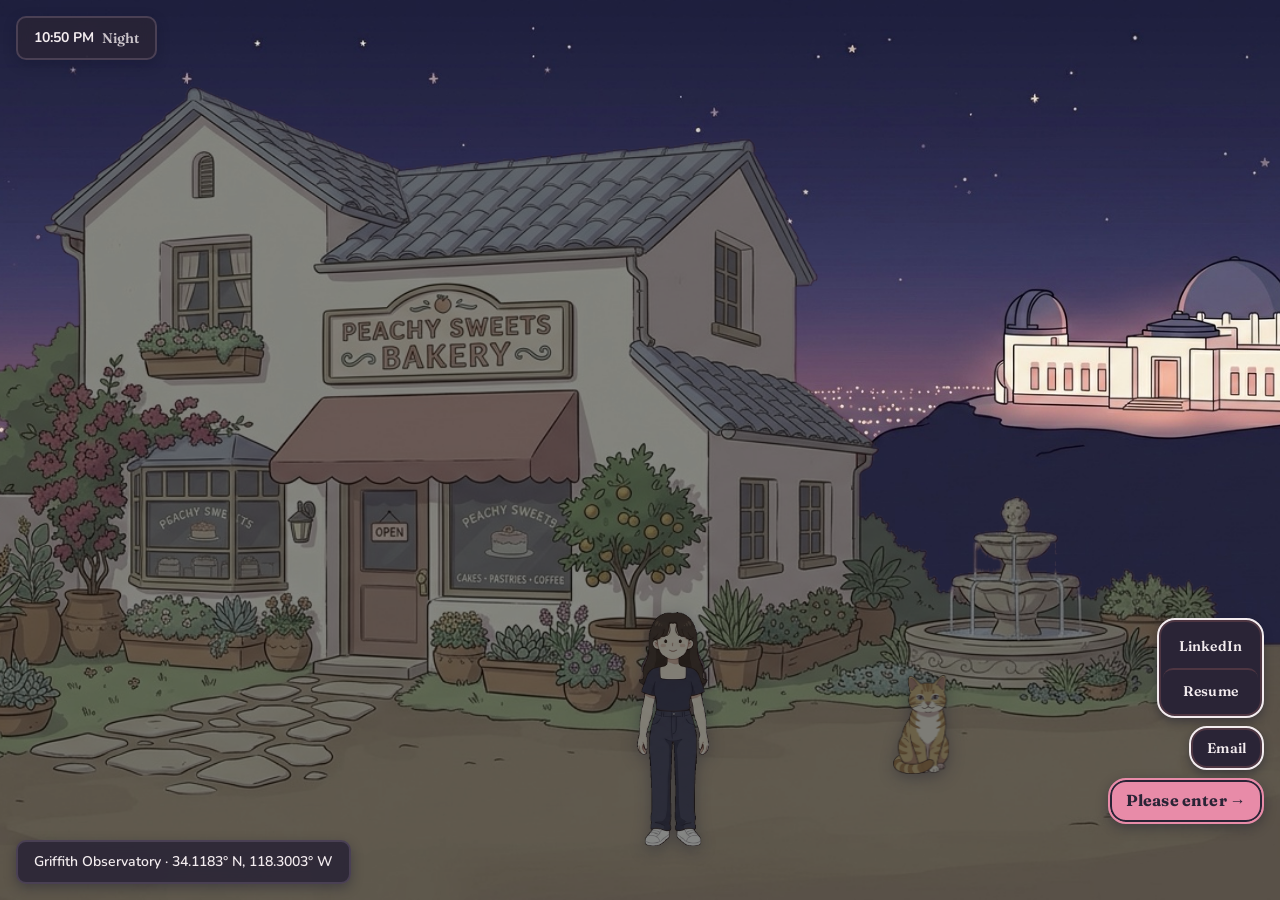
==== commit 13da415e: "Cake slice favicon and home-screen icon Co-Authored-By: Claude Opus 5.5 <noreply@anthropic.com>" ====
--- a/index.html
+++ b/index.html
@@ -7,6 +7,9 @@
 <!-- Copy lives in src/data/content.js (PRD R31). <title> is set from there on boot;
      this value is only what shows before the module runs. -->
 <title>Jingwen Bakery</title>
+<!-- The cake slice from the Arts table, as the tab icon. -->
+<link rel="icon" type="image/png" sizes="32x32" href="assets/favicon-32.png">
+<link rel="apple-touch-icon" href="assets/apple-touch-icon.png">
 
 <link rel="preconnect" href="https://fonts.googleapis.com">
 <link rel="preconnect" href="https://fonts.gstatic.com" crossorigin>
--- a/src/styles/tokens.css
+++ b/src/styles/tokens.css
@@ -114,6 +114,8 @@
   --room-hairline:   #E2D5D9;
   --room-ink-soft:   #6B5A62;
   --room-shadow:     rgba(62, 48, 56, 0.16);
+  --room-raised:     #FFFFFF;  /* stands in for --surface-raised */
+  --room-sunken:     #EFE7E4;  /* stands in for --surface-sunken */
 
   /* The desserts are IN the lit room, so they hold their daytime colours too. */
   --room-dessert-bake:  #E8C489;
@@ -130,6 +132,16 @@
   --room-drink-glass:   #EAF1F4;  /* the cup or glass itself */
   --room-drink-tea:     #D9A06B;  /* milk tea, iced coffee */
   --room-drink-matcha:  #A8C48A;  /* the green one */
+
+  /* The Life journal's divider tabs, one colour each, like the plastic dividers in
+   * a real notebook. Room-scoped on purpose: the obvious tokens to reach for are
+   * --surface-trim and --surface-roof, and --surface-roof is NOT in the interior
+   * rebinding, so it would have turned slate at night while everything around it
+   * stayed lit. All four measure AAA against --ink: 8.30, 7.11, 7.53, 7.04. */
+  --room-tab-1: #F2C8D3;   /* dusty rose */
+  --room-tab-2: #A8C8DE;   /* powder blue */
+  --room-tab-3: #E8C489;   /* warm tan */
+  --room-tab-4: #A8CE8B;   /* soft green */
 
   --room-scrim:      rgba(62, 48, 56, 0.55);  /* stands in for --panel-scrim */
 
--- a/src/styles/scenes.css
+++ b/src/styles/scenes.css
@@ -392,6 +392,13 @@
 .lightbox {
   --surface-wall:  var(--room-face);
   --surface-trim:  var(--room-keyline);
+  /* The two surfaces a PANEL is built from: the journal page, the project cards and
+     the back button are --surface-raised, and the photo thumbnails, the technical
+     notes and the coverless project tile are --surface-sunken. Both were missing
+     here, so at night the panel's card stayed lit while everything laid on top of
+     it went navy. Neither is used anywhere else indoors. */
+  --surface-raised: var(--room-raised);
+  --surface-sunken: var(--room-sunken);
   --ink:           var(--room-ink);
   --ink-soft:      var(--room-ink-soft);
   --hairline:      var(--room-hairline);
@@ -451,105 +458,147 @@
      11% box — about 85px at 1400x800; the sprite is 62% of a 10% box, about 89px.
 
      ⚠️ Re-measure if a table moves, if the sprite aspect changes, or if the bubble's
-     type size changes. All three feed the stack height. */
-  width: 10%;
+     type size changes. All three feed the stack height.
+     
+     ⚠️ The 10% is only a FALLBACK now. renderer.js sets --table-w per table from the
+     painted table's own width at that depth, which is what gives the room its
+     perspective — see scenes.js. */
+  width: var(--table-w, 10%);
 }
 
 /* --- the place setting ----------------------------------------------------
 
-   SPRITES, not CSS shapes. The eight images are drawn by
-   assets/source/draw-desserts.py and are all cropped to ONE shared content box,
-   which is what the layout below depends on: every sprite has the same aspect
-   ratio and its artwork sits on the bottom edge of its own file. So
-   `align-items: end` alone lines the bottom of a croissant up with the bottom of
-   the glass next to it, and one plate offset is right for all five desserts.
-
-   ⚠️ If the sprites are re-rendered with a different content box, --sprite-aspect
-   below has to change with it. The script prints the value to use. */
+   GENERATED sprites, keyed and cropped by assets/source/key-desserts.py.
+
+   ⚠️ They are all the SAME HEIGHT and each its OWN WIDTH, and this layout depends
+   on exactly that. The script crops a shared vertical box — which is what puts every
+   sprite's baseline on the same row — and a tight horizontal box per sprite.
+
+   So the row is given a definite height and the images take `height: 100%;
+   width: auto`. That makes every sprite render at ONE scale, lets each take only the
+   width it needs, and makes `align-items: end` stand a croissant and a glass on the
+   same line without a single per-sprite nudge.
+
+   The previous version sized by WIDTH against one shared box. It looked fine for the
+   desserts and badly wrong for the drinks: a glass occupies about a third of a shared
+   frame, so it rendered a third the size it should, and the plate — which sizes to
+   the sprite's box, not to the sprite — floated out well past the dessert on it. */
+/* An ASPECT BOX: height 0 plus a padding-bottom, so the row's height is a share of
+   the TABLE's width and owes nothing to the images inside it.
+
+   ⚠️ `aspect-ratio` here does not work and was tried first. The images ask for
+   `height: 100%`; against an aspect-ratio height that is circular, so they fall back
+   to their intrinsic 516px, which becomes the container's min-content height and
+   drags it up to 516px. Every sprite then rendered at full size. A padding-bottom
+   box cannot be influenced by its contents, and an absolutely positioned child
+   resolves against the PADDING box, which is definite.
+
+   This one number sets how big every place setting is. Raise it and they all grow.
+
+   ⚠️ It is set by the WIDEST PAIR, which is Experience: the croissant and the coffee
+   mug are both broad sprites, and at 38% they spanned about 174px against a painted
+   table top of roughly 147px — the plate hung off the table and onto the wall behind
+   it.
+
+   ⚠️ It is a share of the TABLE'S OWN WIDTH, and each table's width is now the
+   painted table's width at that depth — see scenes.js. So this one number scales the
+   whole room's place settings together while perspective is handled by the table
+   widths: a far setting comes out about 31px tall and a near one about 74px.
+
+   30%, and Experience is what caps it: the croissant and the coffee mug are both
+   broad sprites and its painted table is the SMALLEST of the five, so that pair is
+   the binding constraint. At 30% it spans about 97px of a 117px table, which leaves
+   10px of margin each side — and the margin matters, because the button is centred
+   on a hand-read coordinate rather than on the painted table's true centre. Raising
+   this further starts putting the croissant's plate over the table edge.
+
+   Re-check Experience if a sprite is regenerated wider. */
 .setting {
-  --sprite-aspect: 1.1368;        /* 324 / 285, printed by draw-desserts.py */
-
+  position: relative;
+  width: 100%;
+  height: 0;
+  padding-bottom: 30%;
+}
+
+.setting__row {
+  position: absolute;
+  inset: 0;
   display: flex;
   align-items: end;               /* every sprite stands on the same line */
   justify-content: center;
   gap: 4%;
-  width: 100%;
-}
-
-/* The dessert and the plate under it. Sized as a share of the table box rather
-   than of the viewport, so the setting scales with the painted table it sits on. */
+}
+
+/* The dessert and the plate under it. Shrink-wraps the dessert, so the plate is
+   sized against the pastry rather than against the whole table box. */
 .serving {
   position: relative;
-  flex: 0 0 62%;
-}
-
-/* A plate under each dessert, one per dessert rather than one per table. Without
-   it a dessert reads as a shape pasted onto the table; with it, it reads as
+  flex: 0 0 auto;
+
+  /* 100% of the row, which has a definite height — see .setting. --sprite-scale is a
+     per-dessert correction for a sprite the generator drew at the wrong size relative
+     to the set; renderer.js sets it from dessertScale in content.js, and it defaults
+     to 1 for everything that does not need it. */
+  height: calc(100% * var(--sprite-scale, 1));
+}
+
+/* A plate under each dessert, one per dessert rather than one per table.
+   Without it a dessert reads as a shape pasted onto the table; with it, it reads as
    something served.
 
    The plate used to be `.table::after`, a single ellipse for the whole table. That
-   only worked while the table held exactly one thing — once a drink stood beside
-   the dessert, the one plate stretched under both of them and the drink appeared to
-   be standing in it. */
+   only worked while the table held exactly one thing — once a drink stood beside the
+   dessert, the one plate stretched under both of them and the drink appeared to be
+   standing in it. */
 .serving::after {
   content: '';
   position: absolute;
 
   /* The plate's MIDDLE sits on the dessert's feet, which is what makes the dessert
      look like it is standing on the plate rather than behind it. The sprite's
-     baseline is the bottom edge of its own file (draw-desserts.py guarantees that),
-     so 'the dessert's feet' is just the bottom of .serving — and the plate has to
-     hang below it by half its own height.
-
-     -13% with aspect-ratio 3.1 does that: .serving is 1/1.1368 as tall as it is
-     wide, the plate is 84% as wide, so half the plate is about 13.5% of .serving's
-     height. Get this wrong in the other direction and the dessert floats. */
-  bottom: -13%;
+     baseline is the bottom edge of its own file — key-desserts.py guarantees that —
+     so 'the dessert's feet' is just the bottom of .serving, and the plate hangs
+     below it by half its own height. */
+  bottom: -7%;
   left: 50%;
   translate: -50% 0;
 
-  /* 84%, not the 104% this started at. A plate wider than the thing on it stops
-     reading as a plate and becomes a white puddle under the table — which is
-     exactly what a 104% plate under a croissant looked like. */
-  width: 84%;
-  aspect-ratio: 3.1;
+  /* Against the dessert's own width now that .serving shrink-wraps it. A plate wider
+     than the thing on it stops reading as a plate and becomes a white puddle. */
+  width: 104%;
+  aspect-ratio: 3.4;
   border: 2px solid var(--ink);
   border-radius: 50%;
   background: var(--dessert-plate);
+
   /* -1 is LOCAL: behind this pseudo-element's own parent content, i.e. behind the
      dessert standing on the plate. It is not a layer and deliberately not a --z-*
      token — the layer stack orders whole layers, and this orders two things inside
-     one of them. Carried over from the rule this replaced. */
+     one of them. */
   z-index: -1;
 }
+
+/* ⚠️ Some sprites came back WITH a plate already drawn in. The prompts ask for none,
+   because the CSS draws one that re-themes with the room — but a generator does what
+   it likes, and two plates is worse than either. `hasOwnPlate` in content.js turns
+   the drawn one off for those. */
+.serving--plated::after { content: none; }
 
 .dessert,
 .drink {
   display: block;
-  width: 100%;
-  height: auto;
-  aspect-ratio: var(--sprite-aspect);
+  /* Height-driven: see the note on .setting. Do NOT set a width here. */
+  height: 100%;
+  width: auto;
   /* The art is deliberately smooth. `pixelated` fights the brief — see CLAUDE.md. */
   image-rendering: auto;
   filter: drop-shadow(0 1px 1px var(--shadow-cast));
 }
 
-/* The drink is narrower than the dessert and gets no plate: a glass stands on the
-   table, and a saucer under every one of them made the settings fussy.
-
-   ⚠️ `min-width: 0` IS LOAD-BEARING. A flex item defaults to `min-width: auto`,
-   which for a REPLACED element resolves to its own intrinsic size — so the image
-   ignored `flex-basis: 30%` and took the full width of the setting. It was not
-   subtle: the drink came out 201px wide beside a 124px dessert, and because its
-   height follows its width, it made the whole button 232px tall instead of 160px
-   and pushed three of the five tables into overlapping each other.
-
-   .serving does not need this because it is a <span>, whose min-content width is
-   small. Any image put directly into a flex row here will need it. */
-.drink {
-  flex: 0 0 30%;
-  min-width: 0;
-}
+/* The drink gets no plate: a glass stands on the table, and a saucer under every one
+   of them made the settings fussy. It needs no width rule either — it is narrower
+   than a dessert because its sprite is narrower, which is the point. */
+.drink { flex: 0 0 auto; }
 
 /* The floating label above each painted table. It names the panel the table opens;
    the whole .table stack around it is the button, so this is the visible part of a
--- a/src/styles/ui.css
+++ b/src/styles/ui.css
@@ -1,6 +1,7 @@
 /* Repo path: src/styles/ui.css
  *
- * The persistent chrome (clock, location label, resume link) and the garden signs.
+ * The persistent chrome (clock, location label, the way out of the interior) and the
+ * signs standing in the scenes.
  *
  * Everything here uses --chrome-bg / --chrome-ink rather than the surface tokens.
  * Those two flip with the theme, which is what keeps this readable at night without
@@ -57,15 +58,6 @@
 }
 
 .stage:not([data-scene='interior']) .chrome--back { display: none; }
-
-.chrome--resume {
-  top: var(--space-4);
-  right: var(--space-4);
-  background: var(--accent-berry);
-  border-color: var(--accent-berry);
-  color: var(--on-accent);       /* never plain white: at night that measures 2.42:1 */
-  font-weight: 700;
-}
 
 .clock__time {
   font-variant-numeric: tabular-nums;   /* so the width does not jitter as digits change */
@@ -121,6 +113,104 @@
      contact details. */
   filter: var(--scene-filter);
   transition: filter var(--dur-timeshift) var(--ease-soft);
+}
+
+/* ONE LARGER BOARD carrying two links, not two boards stacked on one post. Asked
+   for directly: *"just have one large sign instead of like having 2 boxes
+   together"*. The post used to mount LinkedIn and Resume as two separate pills with
+   a gap between them, which read as two signs that happened to land next to each
+   other rather than as the shop's one contact board.
+
+   ⚠️ The face goes on THIS element and not on `.sign`. The stake is `.sign::after`,
+   which is the post's last flex child — paint the post and the stake ends up inside
+   the board. renderer.js builds this wrapper for exactly that reason.
+
+   `align-items: stretch` is what squares the narrower link up to the wider one, so
+   neither needs a fixed width. */
+.sign__panel {
+  display: flex;
+  flex-direction: column;
+  align-items: stretch;
+  padding: var(--space-1);
+
+  /* The same face .sign__board wears: cream, dark outline, rose keyline set in from
+     the edge. Matched to the painted PEACHY SWEETS board above the door. */
+  border: 2px solid var(--ink);
+  border-radius: var(--radius-lg);
+  background: var(--surface-wall);
+  box-shadow:
+    inset 0 0 0 2px var(--surface-trim),
+    0 var(--space-1) var(--space-2) var(--shadow-cast);
+}
+
+/* Inside the panel a link is text on the board, not a box of its own. */
+.sign__panel .sign__board {
+  border: 0;
+  border-radius: var(--radius-md);
+  background: none;
+  box-shadow: none;
+}
+
+/* A rule in the keyline colour between the links. Two names on one board still have
+   to read as two controls, and a gap alone does not say that. Only BETWEEN them —
+   never above the first. --ink on --surface-trim measures 8.30:1 by day and 9.35:1
+   at night, so the hover fill below is safe in both. */
+.sign__panel .sign__board + .sign__board {
+  border-top: 2px solid var(--surface-trim);
+}
+
+/* THE WAY IN. Every other board on the site is a cream shop sign that blends into
+   the painting on purpose; this one is the opposite and is meant to be. Asked for
+   directly: *"readjust the welcome in sign to soemthing more protuding and clear"*.
+
+   Berry fill with --on-accent lettering is the same pairing the "Back outside"
+   control uses, so the two doors of the building match. ⚠️ Never plain white here —
+   --on-accent flips dark after sunset, and white on the night berry measures 2.42:1.
+   This pairing holds 4.95:1 in both themes (.claude/rules/design.md).
+
+   The inset keyline is --on-accent too, standing in for the rose keyline the cream
+   boards carry. --surface-trim on berry would all but disappear. */
+.sign--enter .sign__board {
+  background: var(--accent-berry);
+  border-color: var(--accent-berry);
+  color: var(--on-accent);
+  font-size: var(--text-base);   /* one step up from the cream boards' --text-sm */
+  font-weight: 700;
+  box-shadow:
+    inset 0 0 0 2px var(--on-accent),
+    0 var(--space-1) var(--space-3) var(--shadow-cast);
+}
+
+/* The global focus ring is --accent-berry, which is this board's own fill. */
+.sign--enter .sign__board:focus-visible {
+  outline-color: var(--on-accent);
+}
+
+/* ⚠️ A SHORTER stake than the other signs, which is the opposite of what a bigger
+   board wants — and it is the position that decides this, not the board.
+
+   It stood out on the open dirt on a --space-8 stake. It now stands on the strip of
+   grass under the bay window, which is only about 4% of the artwork tall: pots above
+   it, stepping stones below. A tall stake there lifts the board up into the planter
+   box. Short keeps the whole sign inside the grass. See scenes.js for the band. */
+.sign--enter::after {
+  height: var(--space-3);
+}
+
+/* INDOORS, on the checkout counter. The stake is the one thing that cannot come
+   along: a tapered spike is driven into grass, and this card stands on a wooden
+   counter beside the till. It gets a flat base instead — wider than the stake and
+   half its height, which reads as the foot of a card holder seen edge-on.
+
+   It keeps the cream board face. The berry treatment above is for the ONE control
+   that moves you between scenes; spending it on a second thing in the same shop
+   would stop it meaning that. */
+.sign--counter::after {
+  width: 22px;
+  height: var(--space-1);
+  margin-top: 0;
+  border-radius: var(--radius-sm);
+  clip-path: none;               /* no taper: a base, not a spike */
 }
 
 .sign__board {
@@ -201,6 +291,13 @@
     flex-direction: row;
     /* Chrome is not lit by the scene, and must not be dimmed by the night wash. */
     filter: none;
+  }
+
+  /* The stake is gone here, but the contact panel still holds two links, and the row
+     direction above would stand them side by side and push the pair off the edge.
+     Keep them stacked so the dock stays one link per line, like every other sign. */
+  .sign__panel {
+    flex-direction: column;
   }
 
   .sign::after { display: none; }
@@ -262,19 +359,30 @@
   .serving::after { display: none; }
   .drink { display: none; }
 
-  /* In the menu the setting is one small icon beside a label, not a place setting,
-     so it shrink-wraps to the dessert instead of filling a table box. */
+  /* ⚠️ .setting is an ASPECT BOX in the wide layout — height 0 plus a padding-bottom
+     that is a share of the table's width. In the menu the table has no width of its
+     own once the pill shrink-wraps its label, so that box collapses to nothing and
+     takes the dessert icon with it. Undo the whole mechanism here: no padding, a
+     real height, and the row back in normal flow. */
   .setting {
     width: auto;
+    height: auto;
+    padding-bottom: 0;
+  }
+
+  .setting__row {
+    position: static;
     gap: 0;
   }
 
-  /* The dessert is sized as a fraction of the table box, which has no width of its
-     own once the pill shrink-wraps its label. Give it one; `aspect-ratio` from the
-     base rule keeps the sprite from distorting, so only the width is set here. */
-  .serving { flex: 0 0 auto; }
-
-  .dessert { width: var(--space-8); }
+  /* In the menu the dessert is one small icon beside a label, not a place setting,
+     so it is sized directly rather than by the row's height. */
+  .serving { flex: 0 0 auto; height: auto; }
+
+  .dessert {
+    height: auto;
+    width: var(--space-8);
+  }
 
   /* A menu item that bobs reads as a glitch rather than as a balloon over a table,
      and five of them bobbing out of phase makes the whole column jitter. */
@@ -290,10 +398,26 @@
                 background-color var(--dur-timeshift) var(--ease-soft),
                 color var(--dur-timeshift) var(--ease-soft);
   }
-  .sign__board:hover, .sign__board:focus-visible,
-  .chrome--resume:hover, .chrome--resume:focus-visible {
+  .sign__board:hover, .sign__board:focus-visible {
     transform: scale(1.04);
     box-shadow: 0 var(--space-1) var(--space-4) var(--accent-berry);
+  }
+
+  /* A berry glow around a berry board is invisible. The enter sign lights up in
+     --on-accent instead, which is the one colour guaranteed to read against it in
+     both themes. */
+  .sign--enter .sign__board:hover, .sign--enter .sign__board:focus-visible {
+    box-shadow: 0 var(--space-1) var(--space-4) var(--on-accent);
+  }
+
+  /* A link INSIDE the contact panel must not grow or cast its own shadow — it is
+     painted on a board, and a board does not have one of its two lines float off it.
+     It fills with the keyline colour instead, which reads at AAA against --ink in
+     both themes. */
+  .sign__panel .sign__board:hover, .sign__panel .sign__board:focus-visible {
+    transform: none;
+    box-shadow: none;
+    background: var(--surface-trim);
   }
 
   .chrome--clock:hover, .chrome--clock:focus-visible,
--- a/src/styles/panel.css
+++ b/src/styles/panel.css
@@ -111,6 +111,13 @@
 .entry ul { margin: 0; padding-left: var(--space-6); }
 .entry li { margin-bottom: var(--space-2); }
 
+.entry__body { margin: 0 0 var(--space-3); }
+
+/* A photo grid inside an entry. `.entry ul` above is more specific than `.gallery`,
+   so without this the grid would pick up the bullet-list indent and spacing. */
+.entry .gallery { margin-top: var(--space-3); padding-left: 0; }
+.entry .gallery__item { margin-bottom: 0; }
+
 .entry__links { margin: var(--space-3) 0 0; }
 .entry__links a { color: var(--accent-berry); }
 
@@ -153,27 +160,83 @@
 }
 
 /* =========================================================================
+ * GROUPED ENTRIES
+ * Experience keeps paid work and unpaid work in one panel but tells them
+ * apart. The group label is an h3 and its entries are h4, so the document
+ * outline a screen reader walks stays in order.
+ * ========================================================================= */
+
+.entrygroup { margin-bottom: var(--space-8); }
+
+.entrygroup__label {
+  margin: 0 0 var(--space-4);
+  padding-bottom: var(--space-2);
+  border-bottom: 2px solid var(--surface-trim);
+  font-family: var(--font-display);
+  font-size: var(--text-lg);
+  line-height: var(--leading-tight);
+  color: var(--ink);
+}
+
+/* =========================================================================
  * THE PHOTOGRAPHY GALLERY
- * A grid of thumbnails inside the panel body. Only the Photography panel uses
- * this — see `kind: 'gallery'` in content.js.
+ * Photographs in sets, TWO to a row. Only the Photography panel and a
+ * project's own page use this — see `kind` in content.js.
  * ========================================================================= */
 
-.gallery__hint,
+.photoset { margin-bottom: var(--space-8); }
+
+.photoset__title {
+  margin: 0 0 var(--space-3);
+  font-family: var(--font-display);
+  font-size: var(--text-lg);
+  line-height: var(--leading-tight);
+  color: var(--ink);
+}
+
+.photoset__body {
+  margin: 0 0 var(--space-4);
+  color: var(--ink-soft);
+  text-wrap: pretty;
+}
+
+.photoset__notes {
+  margin-top: var(--space-4);
+  padding: var(--space-3) var(--space-4);
+  border-radius: var(--radius-md);
+  background: var(--surface-sunken);
+}
+
+.photoset__notes h4 {
+  margin: 0 0 var(--space-2);
+  font-family: var(--font-ui);
+  font-size: var(--text-sm);
+  text-transform: uppercase;
+  letter-spacing: 0.06em;
+  color: var(--ink-soft);
+}
+
+.photoset__notes ul { margin: 0; padding-left: var(--space-6); }
+
+.photoset__notes li {
+  font-size: var(--text-sm);
+  color: var(--ink-soft);
+}
+
 .gallery__note {
-  margin: 0 0 var(--space-4);
-  font-size: var(--text-sm);
-  color: var(--ink-soft);
-}
-
-.gallery__note { margin: var(--space-4) 0 0; }
-
+  margin: var(--space-6) 0 0;
+  color: var(--ink-soft);
+  text-wrap: pretty;
+}
+
+/* TWO columns, fixed, not auto-fill. auto-fill with a small minimum is what made
+   these tiny: on a wide card it fitted four across and every photograph became a
+   thumbnail you could not read. Two is the count, and the pictures take whatever
+   width that gives them. */
 .gallery {
-  /* auto-fill with a minimum, not a fixed column count: the panel card is a
-     different width on a phone and on a desktop, and this reflows on its own
-     rather than needing a breakpoint per size. */
   display: grid;
-  grid-template-columns: repeat(auto-fill, minmax(8.5rem, 1fr));
-  gap: var(--space-3);
+  grid-template-columns: repeat(2, 1fr);
+  gap: var(--space-4);
   margin: 0;
   padding: 0;
   list-style: none;
@@ -192,8 +255,6 @@
   background: var(--surface-sunken);
   overflow: hidden;
   cursor: pointer;
-
-  /* Comfortably over the 44px minimum at the narrowest column. */
   min-height: var(--tap-min);
 }
 
@@ -202,21 +263,555 @@
   outline-offset: 2px;
 }
 
-/* The photographs are a mix of portrait, landscape and square. A common box with
-   `cover` is what makes the grid read as a contact sheet rather than as a ragged
-   pile; the lightbox shows each one at its own shape. */
+/* The photographs are a mix of portrait, landscape and square. A common 4:3 box
+   with `cover` is what makes a set read as a set rather than as a ragged pile; the
+   lightbox shows each one at its own shape.
+
+   4:3 rather than square, because a landscape crop of a portrait photograph throws
+   away less of it than a square crop does, and four of these six are landscape. */
 .gallery__thumb {
   display: block;
   width: 100%;
   height: auto;
-  aspect-ratio: 1;
+  aspect-ratio: 4 / 3;
   object-fit: cover;
   image-rendering: auto;   /* these are photographs — never `pixelated` */
+}
+
+.gallery__caption {
+  margin: var(--space-2) 0 0;
+  font-size: var(--text-sm);
+  line-height: var(--leading-body);
+  color: var(--ink-soft);
+  text-wrap: pretty;
 }
 
 @media (prefers-reduced-motion: no-preference) {
   .gallery__open { transition: border-color var(--dur-scene) var(--ease-soft); }
   .gallery__open:hover { border-color: var(--accent-berry); }
+}
+
+/* =========================================================================
+ * THE LIFE JOURNAL
+ * A portrait at the head, tabs down the SIDE, and one page at a time.
+ * ========================================================================= */
+
+.portrait {
+  /* A grid rather than a row, so the favourites can move under the photo on a
+     phone. Wide: photo on the left spanning both rows; name, then favourites, in
+     the column beside it. Top-aligned, so the name lines up with the top of the
+     photo — centred, it floated halfway down. */
+  display: grid;
+  grid-template-columns: auto 1fr;
+  align-items: start;
+  column-gap: var(--space-4);
+  margin-bottom: var(--space-6);
+  padding-bottom: var(--space-4);
+  border-bottom: 2px solid var(--surface-trim);
+}
+
+.portrait__image {
+  flex: 0 0 auto;
+  width: 7rem;
+  height: 7rem;
+  border-radius: var(--radius-full);
+  border: 3px solid var(--surface-trim);
+  object-fit: cover;
+  image-rendering: auto;   /* a photograph — never `pixelated` */
+}
+
+.portrait__image { grid-row: 1 / span 2; }
+.portrait__text { grid-column: 2; min-width: 0; }
+.portrait__more { grid-column: 2; min-width: 0; }
+
+.portrait__name {
+  margin: 0;
+  font-family: var(--font-display);
+  font-size: var(--text-xl);
+  line-height: var(--leading-tight);
+  color: var(--ink);
+}
+
+.portrait__pronouns {
+  font-family: var(--font-ui);
+  font-size: var(--text-base);
+  font-weight: 400;
+  color: var(--ink-soft);
+  white-space: nowrap;     /* never split "(she/" from "her)" across lines */
+}
+
+.portrait__tagline {
+  margin: var(--space-1) 0 0;
+  font-style: italic;
+  color: var(--ink-soft);
+}
+
+.portrait__lead {
+  margin: var(--space-3) 0 var(--space-2);
+}
+
+/* Two rows, label on the left and the list beside it. The labels share one
+   column, so "Pastries" and "Drinks" line up and their lists start together. */
+.portrait__favorites {
+  display: grid;
+  grid-template-columns: auto 1fr;
+  gap: var(--space-1) var(--space-3);
+  margin: 0;
+}
+
+.portrait__favorites dt {
+  font-weight: 700;
+  color: var(--accent-berry);
+}
+
+.portrait__favorites dd { margin: 0; }
+
+.portrait__role {
+  margin: var(--space-1) 0 0;
+  font-size: var(--text-sm);
+  text-transform: uppercase;
+  letter-spacing: 0.1em;
+  color: var(--ink-soft);
+}
+
+/* The notebook. Divider tabs stick OUT of the right-hand edge, starting near the
+   top, and tuck behind the page the way real ones tuck behind a cover — see the
+   reference Jingwen supplied.
+   
+   The page is in normal flow and the tabs are absolutely positioned behind it, so
+   the page's own edge is what hides the tucked half. Only the part that sticks out
+   is clickable, which is also how a real divider behaves. */
+.journal {
+  --tab-out:  3.4rem;    /* how far a tab protrudes past the page */
+  --tab-tuck: 1.1rem;    /* how much of it hides behind the page */
+  --tab-top:  1.6rem;    /* where the first tab starts, measured from the top */
+  --tab-in:   var(--space-1);   /* how far a CLOSED tab sits back from the open one */
+
+  position: relative;
+  /* Room for a tab at its furthest out — the selected one, which is pushed a
+     further --space-2 past the rest. */
+  padding-right: calc(var(--tab-out) + var(--space-2));
+}
+
+.journal__tabs {
+  position: absolute;
+  top: var(--tab-top);
+  right: 0;
+  width: calc(var(--tab-out) + var(--tab-tuck));
+
+  display: flex;
+  flex-direction: column;
+  /* A clear gap, so each reads as its own divider rather than one striped strip. */
+  gap: var(--space-3);
+
+  /* Behind the page. .journal__page sets `position: relative` for the same reason —
+     without a position it cannot take part in the stacking and the tabs paint over
+     the text. Local ordering inside one component, not a layer: no --z-* token. */
+  z-index: 0;
+}
+
+.journal__tab {
+  appearance: none;
+  /* ⚠️ NO `width: 100%`. In a column flex container the tabs already stretch to the
+     container's width, and an explicit 100% pins that width so `margin-right` has
+     nothing to shrink — every tab measured to exactly the same right edge and the
+     selected-tab staircase silently did nothing. */
+  min-height: var(--tap-min);
+  padding: var(--space-3) var(--space-1);
+
+  /* The label runs down the tab, as on a real divider. Horizontal text in 2.9rem
+     of visible width would wrap to one letter per line. */
+  writing-mode: vertical-rl;
+  font-family: var(--font-ui);
+  font-size: var(--text-sm);
+  line-height: 1;
+  text-align: center;
+  color: var(--ink);
+
+  border: 2px solid var(--ink);
+  /* Square where it meets the page, well rounded where it sticks out — the shape
+     of a plastic notebook divider. */
+  border-radius: 0 var(--radius-lg) var(--radius-lg) 0;
+  border-left: 0;
+  cursor: pointer;
+
+  /* A small cast shadow lifts it off the panel, so it reads as a physical tab
+     poking out of the book rather than a stripe painted beside it.
+     --shadow-cast is in the interior rebinding list, so it does not change at night. */
+  box-shadow: 3px 3px 0 var(--shadow-cast);
+
+  /* Unselected dividers sit further IN. Selection is shown as a staircase — the
+     open one sticks out past its neighbours — because colour alone cannot carry it
+     here: each tab is already a different colour, so there is no spare colour left
+     to mean "selected". */
+  margin-right: var(--tab-in);
+}
+
+/* One colour each, like the plastic dividers in the reference. */
+.journal__tab:nth-child(1) { background: var(--room-tab-1); }
+.journal__tab:nth-child(2) { background: var(--room-tab-2); }
+.journal__tab:nth-child(3) { background: var(--room-tab-3); }
+.journal__tab:nth-child(4) { background: var(--room-tab-4); }
+
+/* The selected divider is pulled further out and sits IN FRONT of the page, so it
+   reads as the one you have opened the book to. */
+.journal__tab[aria-selected='true'] {
+  z-index: 2;                /* in front of the page: the divider you opened to */
+  font-weight: 700;
+  margin-right: calc(var(--space-2) * -1);
+}
+
+.journal__tab:focus-visible {
+  outline: 2px solid var(--accent-berry);
+  outline-offset: 2px;
+  z-index: 3;            /* above the page, so the ring is never clipped */
+}
+
+@media (prefers-reduced-motion: no-preference) {
+  .journal__tab { transition: margin-right var(--dur-scene) var(--ease-soft); }
+  /* Hovering nudges a closed divider out, as though you were about to pull it. */
+  .journal__tab:hover { margin-right: 0; }   /* half way between closed and open */
+  .journal__tab[aria-selected='true']:hover { margin-right: calc(var(--space-2) * -1); }
+}
+
+/* The page, ruled like a notebook — the journal conceit, and a repeating gradient
+   rather than an image, so it costs nothing and re-themes with the tokens.
+   
+   ⚠️ EVERYTHING ON THIS PAGE IS ON A BASELINE GRID OF --rule, and it has to be, or
+   the ruling is worse than no ruling at all. The first version let each element keep
+   its own line-height and its own margins: the body text happened to line up, the
+   headings did not, and the error accumulated down the page until the rules were
+   striking through the middle of words.
+   
+   So: every text element here sets `line-height: var(--rule)`, and every margin is
+   0 or a whole multiple of --rule. A heading is simply a bigger font on the same
+   grid. If you add an element, give it the same treatment or turn the ruling off. */
+.journal__page {
+  --rule: 1.6rem;
+
+  /* The tabs are absolutely positioned beside the page, so they do not make it any
+     taller. A short tab's page would end above the last divider and leave it
+     hanging in the air. 32rem holds all four tabs with room to spare. */
+  min-height: 32rem;
+
+  /* Above the divider tabs, so its own right edge hides their tucked halves. */
+  position: relative;
+  z-index: 1;
+
+  /* Left padding leaves room for the spiral binding drawn below. */
+  padding: var(--space-4) var(--space-4) var(--space-4) var(--space-8);
+  border: 2px solid var(--ink);
+  border-radius: var(--radius-md);
+  background-color: var(--surface-raised);
+  background-image: repeating-linear-gradient(
+    to bottom,
+    transparent,
+    transparent calc(var(--rule) - 1px),
+    var(--hairline) calc(var(--rule) - 1px),
+    var(--hairline) var(--rule)
+  );
+  /* Offset by the padding, so the first rule lands under the first line of text
+     rather than part-way through it. */
+  background-position: 0 var(--space-4);
+  background-repeat: repeat;
+}
+
+/* The spiral binding down the left edge — the thing that makes it read as a
+   notebook rather than a bordered box. Drawn as a repeating gradient of dark
+   rings, so it costs no image and scales with the page. */
+.journal__page::before {
+  content: '';
+  position: absolute;
+  top: var(--space-4);
+  bottom: var(--space-4);
+  left: calc(var(--space-4) * 0.6);
+  width: var(--space-4);
+  background-image: repeating-linear-gradient(
+    to bottom,
+    var(--ink) 0 2px,
+    transparent 2px 8px,
+    var(--ink) 8px 10px,
+    transparent 10px 34px
+  );
+  /* Decorative: it is the picture of a spiral, not information. */
+  pointer-events: none;
+}
+
+.journal__page:focus-visible {
+  outline: 2px solid var(--accent-berry);
+  outline-offset: 2px;
+}
+
+/* One whole rule between entries keeps the grid. */
+.journal__entry { margin: 0 0 var(--rule); }
+.journal__entry:last-child { margin-bottom: 0; }
+
+.journal__title {
+  margin: 0;
+  font-family: var(--font-display);
+  font-size: var(--text-lg);
+  line-height: var(--rule);        /* a bigger font, the SAME grid */
+  color: var(--ink);
+}
+
+.journal__when {
+  margin: 0;
+  font-size: var(--text-sm);
+  line-height: var(--rule);
+  font-variant-numeric: tabular-nums;
+  color: var(--accent-berry);
+}
+
+.journal__body {
+  margin: 0 0 var(--rule);
+  line-height: var(--rule);
+  text-wrap: pretty;
+}
+
+.journal__body:last-child { margin-bottom: 0; }
+
+/* Photographs on the ruled page. They must stay on the --rule grid like every
+   other element here, so the thumbnail is a fixed FIVE rules tall (border
+   included) instead of a 4:3 box, whose height would land between the lines. */
+.journal__photos {
+  margin: 0;
+  row-gap: var(--rule);
+}
+
+.journal__photos .gallery__open {
+  box-sizing: border-box;
+  height: calc(var(--rule) * 5);
+}
+
+.journal__photos .gallery__thumb {
+  height: 100%;
+  aspect-ratio: auto;
+  /* Crop from a little above centre. These are photos of people and a cat, and
+     heads sit high in the frame — centred, Junnie's ears were cut off. */
+  object-position: 50% 30%;
+}
+
+.journal__photos .gallery__caption {
+  margin: 0;
+  line-height: var(--rule);
+}
+
+/* =========================================================================
+ * THE PROJECTS SHOWCASE
+ * An index of cards, each opening a page of its own at
+ * #/interior/projects/<slug>.
+ * ========================================================================= */
+
+.showcase {
+  display: grid;
+  grid-template-columns: repeat(2, 1fr);
+  gap: var(--space-4);
+  margin: 0;
+  padding: 0;
+  list-style: none;
+}
+
+.showcase__cell { margin: 0; }
+
+/* The whole card is one button: cover, name, year and summary. A card where only
+   the title is clickable makes a visitor hunt for the target. */
+.showcase__card {
+  display: flex;
+  flex-direction: column;
+  width: 100%;
+  height: 100%;
+  padding: 0;
+  overflow: hidden;
+  border: 2px solid var(--hairline);
+  border-radius: var(--radius-md);
+  background: var(--surface-raised);
+  font: inherit;
+  color: inherit;
+  text-align: left;
+  cursor: pointer;
+}
+
+.showcase__card:focus-visible {
+  outline: 2px solid var(--accent-berry);
+  outline-offset: 2px;
+}
+
+.showcase__cover {
+  display: block;
+  width: 100%;
+  height: auto;
+  aspect-ratio: 4 / 3;
+  object-fit: cover;
+  image-rendering: auto;
+}
+
+/* Not every project has been photographed. A tinted tile with the project's initial
+   keeps the grid even — a missing image would collapse the card to the height of its
+   text and the row would go ragged. */
+.showcase__cover--none {
+  display: grid;
+  place-items: center;
+  padding: var(--space-3);
+  background: var(--surface-sunken);
+  font-family: var(--font-ui);
+  font-size: var(--text-sm);
+  text-align: center;
+  color: var(--ink-soft);
+}
+
+.showcase__text {
+  display: block;
+  padding: var(--space-3);
+}
+
+.showcase__name {
+  display: block;
+  font-family: var(--font-display);
+  font-size: var(--text-base);
+  line-height: var(--leading-tight);
+  color: var(--ink);
+}
+
+.showcase__meta {
+  display: block;
+  margin-top: var(--space-1);
+  font-size: var(--text-xs);
+  color: var(--ink-soft);
+}
+
+.showcase__summary {
+  display: block;
+  margin-top: var(--space-2);
+  font-size: var(--text-sm);
+  line-height: var(--leading-body);
+  color: var(--ink-soft);
+  text-wrap: pretty;
+}
+
+@media (prefers-reduced-motion: no-preference) {
+  .showcase__card { transition: border-color var(--dur-scene) var(--ease-soft); }
+  .showcase__card:hover { border-color: var(--accent-berry); }
+}
+
+/* --- one project's page --------------------------------------------------- */
+
+/* First in the DOM and first in the tab order: it is the control a visitor wants the
+   moment they realise they opened the wrong project. */
+.showcase__back {
+  min-height: var(--tap-min);
+  margin-bottom: var(--space-4);
+  padding: var(--space-2) var(--space-4);
+  font-family: var(--font-ui);
+  font-size: var(--text-sm);
+  border: 2px solid var(--hairline);
+  border-radius: var(--radius-full);
+  background: var(--surface-raised);
+  color: var(--ink);
+  cursor: pointer;
+}
+
+.showcase__back:focus-visible {
+  outline: 2px solid var(--accent-berry);
+  outline-offset: 2px;
+}
+
+.project__head {
+  margin-bottom: var(--space-6);
+  padding-bottom: var(--space-4);
+  border-bottom: 2px solid var(--surface-trim);
+}
+
+.project__subtitle {
+  margin: var(--space-1) 0 0;
+  font-size: var(--text-base);
+  color: var(--ink-soft);
+}
+
+/* A definition list, so "Year 2025" is a labelled fact rather than a run of
+   slash-separated words a screen reader reads as one sentence. */
+.project__facts {
+  display: grid;
+  grid-template-columns: auto 1fr;
+  gap: var(--space-1) var(--space-3);
+  margin: var(--space-4) 0 0;
+  font-size: var(--text-sm);
+}
+
+.project__facts dt {
+  color: var(--ink-soft);
+  text-transform: uppercase;
+  letter-spacing: 0.06em;
+  font-size: var(--text-xs);
+  align-self: center;
+}
+
+.project__facts dd {
+  margin: 0;
+  color: var(--ink);
+}
+
+.project__section { margin-bottom: var(--space-8); }
+
+.project__section h3 {
+  margin: 0 0 var(--space-3);
+  font-family: var(--font-display);
+  font-size: var(--text-lg);
+  line-height: var(--leading-tight);
+  color: var(--ink);
+}
+
+.project__section p {
+  margin: 0 0 var(--space-3);
+  text-wrap: pretty;
+}
+
+/* Photos and videos inside a section sit under its words, with a little air. */
+.project__section .gallery { margin-top: var(--space-4); }
+
+/* layout: 'whole' — one picture per row at its own shape, for a diagram that is
+   useless cropped. The cap stops a tall flow chart running for two screens; contain
+   letterboxes it on the sunken colour instead of cutting it off. */
+.gallery--whole { grid-template-columns: 1fr; }
+
+.gallery--whole .gallery__thumb {
+  aspect-ratio: auto;
+  width: auto;          /* hug the picture's own shape once the height cap applies, */
+  max-width: 100%;      /* rather than leaving a wide empty frame around it */
+  max-height: 40rem;
+  margin: 0 auto;
+}
+
+.project__listlabel {
+  margin: var(--space-4) 0 var(--space-2);
+  font-size: var(--text-base);
+  font-weight: 700;
+  color: var(--ink);
+}
+
+.project__list { margin: 0 0 var(--space-3); padding-left: var(--space-6); }
+.project__list li { margin-bottom: var(--space-1); }
+
+.project__video { margin: var(--space-4) 0 0; }
+
+/* The YouTube player. Its aspect-ratio is set inline from the data. */
+.project__embed {
+  display: block;
+  width: 100%;
+  height: auto;
+  border: 0;
+  border-radius: var(--radius-md);
+  background: var(--surface-sunken);
+}
+
+/* The same cap as a whole photo, so the portrait gameplay clip does not fill two
+   screens; the browser letterboxes video inside its box by default. */
+.project__video video {
+  display: block;
+  width: 100%;
+  height: auto;
+  max-height: 32rem;
+  border-radius: var(--radius-md);
+  background: var(--surface-sunken);
 }
 
 /* =========================================================================
@@ -331,3 +926,88 @@
   .lightbox__nav { transition: background var(--dur-scene) var(--ease-soft); }
   .lightbox__nav:hover { background: var(--room-photo-ink-soft); }
 }
+
+/* =========================================================================
+ * NARROW SCREENS
+ * The photo grid stays TWO up at every width — that is the whole point of it,
+ * and it was asked for. The project cards do not: a card carries a title, a
+ * year and a summary sentence, and two of those side by side on a 390px phone
+ * gives each about 165px, which breaks the titles across three lines.
+ * ========================================================================= */
+
+@media (max-width: 30rem) {
+  .showcase { grid-template-columns: 1fr; }
+
+  /* One per row means the card can be wide and short instead of tall and narrow,
+     so the cover sits beside the text rather than above it and a visitor can see
+     more than one project without scrolling. */
+  .showcase__card { flex-direction: row; align-items: stretch; }
+
+  .showcase__cover {
+    width: 40%;
+    flex: 0 0 40%;
+    aspect-ratio: 1;
+    height: auto;
+  }
+
+  .showcase__text { flex: 1 1 auto; }
+
+  /* The facts list stacks: "MADE WITH" beside a long tool string leaves about
+     eight characters per line for the value. */
+  .project__facts { grid-template-columns: 1fr; gap: 0; }
+  .project__facts dt { margin-top: var(--space-2); }
+}
+
+/* On a phone the portrait shrinks, and the side tabs move ABOVE the page — a 9rem
+   column beside a 390px viewport leaves the page about 150px wide, which is roughly
+   four words per line. They stay a tablist; only the direction changes, and
+   aria-orientation follows in panel.js. */
+@media (max-width: 34rem) {
+  .portrait__image { width: 5.5rem; height: 5.5rem; grid-row: 1; }
+  /* Name and tagline sit beside the smaller photo; the favourites drop below it
+     and take the full width, instead of squeezing into a narrow column. */
+  .portrait__text { align-self: center; }
+  .portrait__more { grid-column: 1 / -1; }
+  .portrait__name { font-size: var(--text-lg); }
+
+  /* Side dividers do not fit: 2.9rem of protrusion beside a 390px viewport leaves
+     the page too narrow to read. They become a row of coloured tabs ALONG THE TOP,
+     which is the same object seen from a different edge of the book. */
+  .journal { padding-right: 0; }
+
+  .journal__tabs {
+    position: static;        /* out of the absolute layout entirely */
+    width: auto;
+    flex-direction: row;
+    /* ONE row. Four tabs wrapping left "Absolutely adore" alone on a second row,
+       stretched across the whole page. A long label wraps INSIDE its tab instead. */
+    flex-wrap: nowrap;
+    gap: var(--space-1);
+    margin-bottom: calc(var(--space-1) * -1);   /* tuck under the page's top edge */
+  }
+
+  .journal__tab {
+    flex: 1 1 auto;
+    /* ⚠️ Keep --tap-min. An earlier `min-height: 0` here — meant to stop the
+       vertical-text height carrying over — left the tabs 40px tall, under the 44px
+       floor this project sets for every touch target. */
+    min-height: var(--tap-min);
+    padding: var(--space-2) var(--space-1) var(--space-3);
+    writing-mode: horizontal-tb;     /* back to normal text */
+    text-align: center;
+    border-left: 2px solid var(--ink);
+    border-bottom: 0;
+    border-radius: var(--radius-md) var(--radius-md) 0 0;
+    margin-right: 0;                 /* the staircase is vertical below */
+  }
+
+  .journal__tab[aria-selected='true'] {
+    margin-right: 0;
+    padding-bottom: var(--space-4);  /* the open divider is the tall one */
+  }
+
+  .journal__page {
+    min-height: 0;     /* the tabs are in a row above the page here, not beside it */
+    border-radius: 0 var(--radius-md) var(--radius-md) var(--radius-md);
+  }
+}
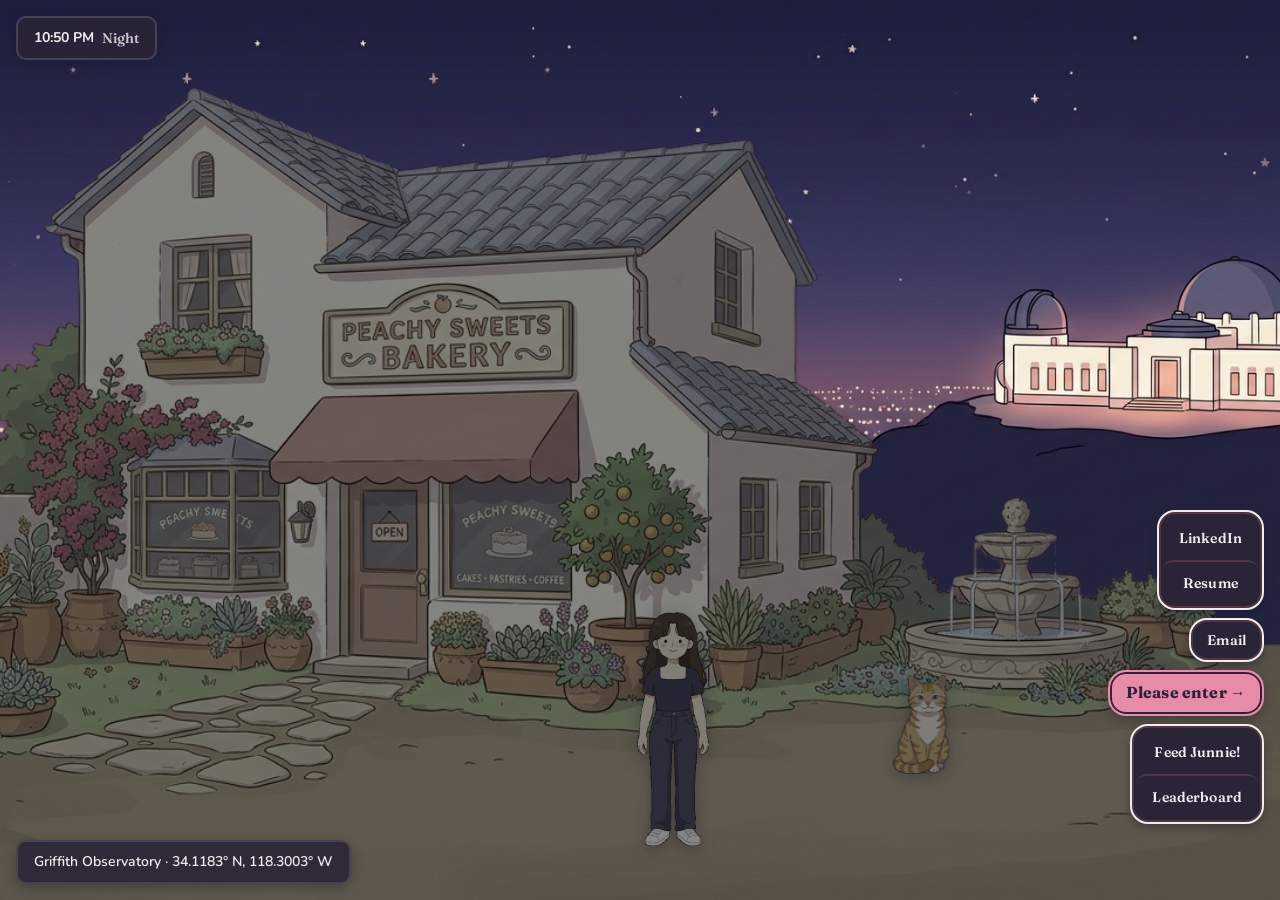
==== commit 0f2ea4b9: "Fix the jumping screen, let Jingwen walk in front of Junnie, light the room by the clock, and add Fe" ====
--- a/index.html
+++ b/index.html
@@ -22,6 +22,7 @@
 <link rel="stylesheet" href="src/styles/scenes.css">
 <link rel="stylesheet" href="src/styles/ui.css">
 <link rel="stylesheet" href="src/styles/panel.css">
+<link rel="stylesheet" href="src/styles/game.css">
 </head>
 
 <!-- data-time is replaced on boot from the visitor's clock. The value here only
@@ -60,6 +61,14 @@
 
   <div class="layer layer--tint"     id="tint"     aria-hidden="true"></div>
   <img class="layer layer--scene"    id="scene"    alt="" decoding="async">
+
+  <!-- The interior's light: sunset through the window, lamps on at night. Indoors
+       only, and only over the painted room — see "the room's light" in scenes.css. -->
+  <div class="layer layer--room-light" id="room-light" aria-hidden="true">
+    <div class="room-light__shade"></div>
+    <div class="room-light__window"></div>
+    <div class="room-light__lamps"></div>
+  </div>
   <div class="layer layer--props"    id="props"></div>
 
   <!-- The five table buttons have their own layer, separate from the signs, because
--- a/src/styles/tokens.css
+++ b/src/styles/tokens.css
@@ -7,6 +7,15 @@
  * against the semantic tokens; it will re-theme for free. Any new color must be added to
  * all four blocks, or it will be wrong three-quarters of the time.
  */
+
+/* The indoor light tokens are REGISTERED so they can cross-fade. A plain custom
+ * property used inside a gradient snaps from one value to the next; a registered
+ * <color> interpolates, so the window darkens over 600ms like the sky outside does.
+ * initial-value is the daytime "no change" value of each one. */
+@property --room-window-top    { syntax: '<color>'; inherits: true; initial-value: #FFFFFF; }
+@property --room-window-bottom { syntax: '<color>'; inherits: true; initial-value: #FFFFFF; }
+@property --room-shade         { syntax: '<color>'; inherits: true; initial-value: #FFFFFF; }
+@property --room-lamp-glow     { syntax: '<color>'; inherits: true; initial-value: transparent; }
 
 :root {
   /* ---- Core palette (neutral / noon baseline) ---------------------------- */
@@ -79,6 +88,8 @@
   --z-sky:       0;
   --z-backdrop:  5;   /* distant landmark layer */
   --z-scene:    10;
+  --z-room-light: 15; /* the interior's window and lamp light: over the room art,
+                         under the tables, so a dessert is never darkened */
   --z-props:    20;
   --z-actors:   30;
   --z-tint:     40;   /* time-of-day wash: ABOVE the scene, BELOW the UI */
@@ -145,6 +156,18 @@
 
   --room-scrim:      rgba(62, 48, 56, 0.55);  /* stands in for --panel-scrim */
 
+  /* Feed Junnie!'s numbers, one colour per count like classic minesweeper, so a 3
+   * can be told from a 1 at a glance. Room-scoped like the tabs above: the game is
+   * drawn on the panel, which is frozen to the lit-room colours at every hour.
+   * Measured on the open tile (--room-raised, white): 6.53, 6.40, 6.51, 8.65, 8.53,
+   * 6.31 — all AA. 7 and 8 use --ink. */
+  --room-num-1: #2F5E9E;   /* blue   */
+  --room-num-2: #2E6B3A;   /* green  */
+  --room-num-3: #A33A3A;   /* red    */
+  --room-num-4: #5B3A8C;   /* purple */
+  --room-num-5: #7A3B12;   /* brown  */
+  --room-num-6: #1F6A6A;   /* teal   */
+
   /* The photo lightbox. A photograph is shown against a DARK mat regardless of the
    * clock, because a pale surround competes with the picture for the eye — this is
    * the one surface on the site that is dark in every theme, and it is deliberate.
@@ -156,6 +179,21 @@
   --room-photo-ink:      #F3ECEF;
   --room-photo-ink-soft: #C0B2BC;
 
+  /* ---- Indoor LIGHT -------------------------------------------------------
+   * The one indoor exception to "nothing indoors changes with the clock", asked for
+   * directly: at sunset the window shows sunset hues, at night the outside is dark
+   * and the lamps are on. These paint the ROOM ART only (.layer--room-light in
+   * scenes.css) — the tables, desserts, chrome and panels stay frozen by the
+   * --room-* rebinding above.
+   *
+   * --room-window-top/bottom are MULTIPLIED over the glass, so white means "no
+   * change". --room-shade is multiplied over the whole room the same way.
+   * --room-lamp-glow is SCREENED over each lamp, so transparent means "off". */
+  --room-window-top:    #FFFFFF;
+  --room-window-bottom: #FFFFFF;
+  --room-shade:         #FFFFFF;
+  --room-lamp-glow:     transparent;
+
   /* ---- Touch ------------------------------------------------------------- */
   --tap-min: 44px;
 }
@@ -171,6 +209,10 @@
  * that already has its time of day baked in. The tint never touches the backdrop. */
 
 [data-time="morning"] {       /* Hollywood Sign */
+  --room-window-top:    #FFFFFF;   /* indoor light, see :root */
+  --room-window-bottom: #FFFFFF;
+  --room-shade:         #FFFFFF;
+  --room-lamp-glow:     transparent;
   --sky-top:      #A8CFEA;
   --sky-bottom:   #FCE0C4;
   --light-tint:   rgba(255, 216, 168, 0.10);
@@ -183,6 +225,10 @@
 }
 
 [data-time="sunset"] {        /* Laguna Beach */
+  --room-window-top:    #F4A07E;   /* indoor light, see :root */
+  --room-window-bottom: #FAD3A6;
+  --room-shade:         #FBEBDD;
+  --room-lamp-glow:     rgba(255, 190, 120, 0.28);
   --sky-top:      #E8734F;
   --sky-bottom:   #F9C98E;
   /* A heavy orange wash over the whole frame turns the scene muddy brown, so the
@@ -203,6 +249,10 @@
 }
 
 [data-time="noon"] {          /* Santa Monica Pier */
+  --room-window-top:    #FFFFFF;   /* indoor light, see :root */
+  --room-window-bottom: #FFFFFF;
+  --room-shade:         #FFFFFF;
+  --room-lamp-glow:     transparent;
   --sky-top:      #9FC9E8;
   --sky-bottom:   #DCEBF5;
   --light-tint:   transparent;
@@ -214,6 +264,10 @@
 }
 
 [data-time="night"] {         /* Griffith Observatory */
+  --room-window-top:    #252B5C;   /* indoor light, see :root */
+  --room-window-bottom: #3A3768;
+  --room-shade:         #B8A39C;
+  --room-lamp-glow:     rgba(255, 190, 100, 0.75);
   --sky-top:      #1E2547;
   --sky-bottom:   #46436E;
   --light-tint:   rgba(42, 52, 112, 0.30);
--- a/src/styles/base.css
+++ b/src/styles/base.css
@@ -19,6 +19,7 @@
   color: var(--ink);
   background: var(--surface-sunken);
   overflow: hidden;               /* the stage fills the viewport; the page never scrolls */
+  overflow: clip;                 /* ...and cannot be scrolled by a focus() either — see .stage */
 
   /* Tokens re-theme instantly when data-time changes; this makes it a cross-fade
      rather than a hard cut (PRD R30). */
--- a/src/styles/scenes.css
+++ b/src/styles/scenes.css
@@ -6,7 +6,13 @@
 
 .stage {
   position: relative;
+  /* ⚠️ `clip`, not just `hidden`. An overflow:hidden box can still be SCROLLED by the
+     browser — focusing a sign or a table that pokes past the edge of the window
+     scrolls the stage to reveal it, and the whole scene jumps sideways or up. `clip`
+     forbids scrolling outright. `hidden` stays first as the fallback for browsers
+     that do not know `clip`. */
   overflow: hidden;
+  overflow: clip;
   width: 100%;
   height: 100vh;
   height: 100dvh;   /* dvh accounts for mobile Safari's collapsing toolbar; the 100vh
@@ -381,9 +387,12 @@
    while a panel is open and a panel nested inside it would inert itself. Being
    outside, they do NOT inherit the rebinding from the interior stage, so without
    being named here an open panel re-themed with the clock: its card went navy at
-   night while the room behind it stayed lit. Panels only ever open indoors —
-   main.js ignores route.panel on the exterior — so there is no case where this
-   list wrongly freezes an outdoor overlay.
+   night while the room behind it stayed lit.
+
+   The two Feed Junnie! panels open OUTDOORS, and they are frozen to the lit-room
+   colours too. That is deliberate: a game card that turned navy at night would need
+   its own night palette for the tiles and numbers, and the frozen one is already
+   measured.
 
    Keep this as ONE selector list with ONE copy of the bindings. A second copy for
    the panel is how the souffle's ramekin got missed the first time. */
@@ -415,6 +424,82 @@
 
 .stage[data-scene='interior'] .chrome--location { display: none; }
 
+/* --- the room's light ------------------------------------------------------
+   The one thing indoors that DOES follow the clock, asked for directly: at sunset
+   the window glows with sunset hues, at night the outside goes dark and the lamps
+   come on. It paints the ROOM ART only. It sits under the tables layer, so the
+   desserts, the bubbles, the chrome and the panels are untouched and stay exactly
+   as readable as they are at noon — the --room-* rebinding above still holds.
+
+   At morning and noon every token here is "no change" (white under multiply,
+   transparent under screen), so the room looks as it always has. */
+/* ⚠️ The LAYER has no z-index; its three children carry it. A z-index on the layer
+   makes it a stacking context, and mix-blend-mode only blends with what is inside
+   the same context — so the multiply blended with nothing and painted flat orange
+   over the window. With the z-index on each child they sit in the same context as
+   the scene image and blend with the painting itself. */
+.layer--room-light {
+  display: none;
+  pointer-events: none;
+  inset: auto;
+  left: var(--scene-x, 0px);
+  top: var(--scene-y, 0px);
+  width: var(--scene-w, 100%);
+  height: var(--scene-h, 100%);
+}
+.stage[data-scene='interior'] .layer--room-light { display: block; }
+
+.room-light__window,
+.room-light__shade,
+.room-light__lamps {
+  position: absolute;
+  z-index: var(--z-room-light);
+  transition:
+    --room-window-top var(--dur-timeshift) var(--ease-soft),
+    --room-window-bottom var(--dur-timeshift) var(--ease-soft),
+    --room-shade var(--dur-timeshift) var(--ease-soft),
+    --room-lamp-glow var(--dur-timeshift) var(--ease-soft);
+}
+
+/* The glass of the arched window and the French doors. The mask is cut from the
+   artwork by assets/source/make-window-mask.py, cropped to the window's box — and
+   these four numbers ARE that box, printed by the script. Change one, change both. */
+.room-light__window {
+  left: 36.119%;
+  top: 20.573%;
+  width: 29.433%;
+  height: 34.115%;
+  background: linear-gradient(to bottom, var(--room-window-top), var(--room-window-bottom));
+  mix-blend-mode: multiply;
+  mask-image: url('../../assets/scenes/interior-window-mask.png');
+  mask-size: 100% 100%;
+  -webkit-mask-image: url('../../assets/scenes/interior-window-mask.png');
+  -webkit-mask-size: 100% 100%;
+}
+
+/* The corners of the room fall off a little after dark, so the lamps read as the
+   light source. Multiplied, so at daytime white it does nothing. */
+.room-light__shade {
+  inset: 0;
+  background: radial-gradient(ellipse 60% 65% at 50% 32%, transparent 20%, var(--room-shade));
+  mix-blend-mode: multiply;
+}
+
+/* A glow around each of the four pendant lamps, positioned on the painted bulbs
+   (image percentages, read off the 1376x768 artwork), plus a soft pool of light
+   under the two big shades. Screened, so transparent means "lamps off". */
+.room-light__lamps {
+  inset: 0;
+  mix-blend-mode: screen;
+  background:
+    radial-gradient(5% 9% at 22.4% 21.5%, var(--room-lamp-glow), transparent),
+    radial-gradient(5% 9% at 27.1% 24.7%, var(--room-lamp-glow), transparent),
+    radial-gradient(11% 13% at 50.6% 16%, var(--room-lamp-glow), transparent),
+    radial-gradient(10% 12% at 75.8% 20.5%, var(--room-lamp-glow), transparent),
+    radial-gradient(24% 30% at 50.6% 62%, var(--room-lamp-glow), transparent),
+    radial-gradient(22% 28% at 75.8% 68%, var(--room-lamp-glow), transparent);
+}
+
 /* One trigger per painted table: the dessert sits on the table surface and the
    label floats above it. Positioned at the table surface, so the stack grows
    upward. A real <button>, so Enter and Space work without any key handling of our
--- a/src/styles/game.css
+++ b/src/styles/game.css
@@ -0,0 +1,404 @@
+/* Repo path: src/styles/game.css
+ *
+ * Feed Junnie! — the minesweeper panel and the leaderboards. Every colour is a token.
+ * The panel is frozen to the lit-room colours (see the rebinding list in scenes.css),
+ * so these read the same at every hour.
+ */
+
+/* The game needs more room than a page of text. */
+.panel__card--wide { width: min(1120px, 96vw); }
+
+/* --- layout: the game, with the leaderboard notebook beside it ------------- */
+.game {
+  /* The positioning box for the pop-up cards, which cover the whole game. The
+     min-height keeps the how-to card from being squashed over the short picker. */
+  position: relative;
+  min-height: 38rem;
+  display: grid;
+  grid-template-columns: minmax(0, 1fr) 16rem;
+  gap: var(--space-4);
+  align-items: start;
+}
+
+/* Narrower than this and the notebook drops UNDER the board. */
+@media (max-width: 48rem) {
+  .game { grid-template-columns: minmax(0, 1fr); }
+}
+
+/* minmax(0, ...) above and min-width here let the board shrink to fit instead of
+   pushing the notebook out of the panel. */
+.game__main { min-width: 0; }
+
+.game__heading {
+  margin: 0 0 var(--space-4);
+  font-size: var(--text-lg);
+}
+
+/* --- level picker ------------------------------------------------------------ */
+.game__levels {
+  display: grid;
+  grid-template-columns: repeat(auto-fit, minmax(10rem, 1fr));
+  gap: var(--space-3);
+  margin-bottom: var(--space-4);
+}
+
+.game__level {
+  appearance: none;
+  cursor: pointer;
+  font: inherit;
+  display: flex;
+  flex-direction: column;
+  gap: var(--space-1);
+  padding: var(--space-4);
+  min-height: var(--tap-min);
+  text-align: left;
+  color: var(--ink);
+  background: var(--surface-raised);
+  border: 2px solid var(--hairline);
+  border-radius: var(--radius-md);
+}
+.game__level:hover { border-color: var(--accent-berry); }
+
+.game__level-name {
+  font-family: var(--font-display);
+  font-size: var(--text-lg);
+}
+.game__level-detail {
+  font-size: var(--text-sm);
+  color: var(--ink-soft);
+}
+
+/* --- buttons ------------------------------------------------------------------ */
+.game__button {
+  appearance: none;
+  cursor: pointer;
+  font: inherit;
+  font-size: var(--text-sm);
+  display: inline-flex;
+  align-items: center;
+  justify-content: center;
+  min-height: var(--tap-min);
+  padding: var(--space-2) var(--space-4);
+  color: var(--ink);
+  background: var(--surface-raised);
+  border: 1px solid var(--hairline);
+  border-radius: var(--radius-full);
+  text-decoration: none;
+}
+
+/* The one main action on each card. Berry with --on-accent, never white. */
+.game__button--main {
+  color: var(--on-accent);
+  background: var(--accent-berry);
+  border-color: var(--accent-berry);
+  font-weight: 700;
+}
+
+.game__button[aria-pressed='true'] {
+  background: var(--surface-trim);
+  font-weight: 700;
+}
+
+.game__button:disabled { cursor: progress; opacity: 0.7; }
+
+/* --- the bar above the board ----------------------------------------------- */
+.game__bar {
+  display: flex;
+  flex-wrap: wrap;
+  align-items: center;
+  gap: var(--space-2);
+  margin-bottom: var(--space-3);
+}
+
+/* tabular-nums so the clock does not jitter as the digits change. */
+.game__count {
+  font-variant-numeric: tabular-nums;
+  font-weight: 700;
+  padding: var(--space-2) var(--space-3);
+  background: var(--surface-sunken);
+  border-radius: var(--radius-sm);
+  min-width: 7rem;
+}
+
+/* On a phone the counters shrink to their text so the bar takes two rows, not three. */
+@media (max-width: 30rem) {
+  .game__count { min-width: 0; }
+  .game__bar .game__button { padding-inline: var(--space-3); }
+}
+
+/* --- the board ------------------------------------------------------------------
+   Each row is its own grid of --cols equal columns, so the board always fills the
+   width it is given — 9 tiles or 30 — and every tile stays square. The max-width
+   stops Easy's nine tiles from each becoming the size of a coaster.
+
+   container-type lets a tile size its number from the BOARD's width (cqi), so the
+   digits shrink with the tiles on Expert and on a phone. */
+.game__board {
+  container-type: inline-size;
+  display: flex;
+  flex-direction: column;
+  gap: 2px;
+  width: 100%;
+  max-width: calc(var(--cols) * 2.5rem);
+  margin-inline: auto;
+  padding: 4px;
+  background: var(--hairline);
+  border-radius: var(--radius-sm);
+  user-select: none;
+  -webkit-user-select: none;
+  /* Stops a long-press on a phone from selecting text or opening a callout. */
+  -webkit-touch-callout: none;
+  touch-action: manipulation;
+}
+
+.game__row {
+  display: grid;
+  grid-template-columns: repeat(var(--cols), minmax(0, 1fr));
+  gap: 2px;
+}
+
+.game__cell {
+  appearance: none;
+  cursor: pointer;
+  aspect-ratio: 1;
+  min-width: 0;
+  padding: 0;
+  border: 0;
+  border-radius: 3px;
+  font-family: var(--font-ui);
+  font-weight: 700;
+  font-size: calc(100cqi / var(--cols) * 0.55);
+  line-height: 1;
+  color: var(--ink);
+  /* A covered tile: the rose of the shop's awning, with a soft lip so it reads as
+     something you can press. */
+  background: var(--surface-trim);
+  box-shadow: inset 0 -2px 0 var(--shadow-cast);
+}
+
+.game__cell[data-state='hidden']:hover { background: var(--surface-wall); }
+
+/* The ring sits INSIDE the tile, because tiles touch: an outward ring is hidden
+   under the neighbouring tile. */
+.game__cell:focus-visible {
+  outline-offset: -2px;
+  position: relative;
+}
+
+.game__cell[data-state='open'],
+.game__cell[data-state='fish'] {
+  cursor: default;
+  background: var(--surface-raised);
+  box-shadow: none;
+}
+
+/* The fish that ended the round. */
+.game__cell[data-boom='true'] { background: var(--accent-berry); }
+
+.game__cell[data-near='1'] { color: var(--room-num-1); }
+.game__cell[data-near='2'] { color: var(--room-num-2); }
+.game__cell[data-near='3'] { color: var(--room-num-3); }
+.game__cell[data-near='4'] { color: var(--room-num-4); }
+.game__cell[data-near='5'] { color: var(--room-num-5); }
+.game__cell[data-near='6'] { color: var(--room-num-6); }
+
+/* --- pop-up cards over the game ---------------------------------------------- */
+.game__overlay {
+  position: absolute;
+  inset: 0;
+  display: grid;
+  place-items: center;
+  padding: var(--space-3);
+  background: var(--panel-scrim);
+  border-radius: var(--radius-md);
+}
+.game__overlay[hidden] { display: none; }
+
+/* After a loss the card sits at the bottom with no dimming, so the player can see
+   where every fish was. */
+.game__overlay[data-place='bottom'] {
+  place-items: end center;
+  background: none;
+  pointer-events: none;
+}
+.game__overlay[data-place='bottom'] .game__card { pointer-events: auto; }
+
+.game__card {
+  width: min(30rem, 100%);
+  max-height: 100%;
+  overflow-y: auto;
+  padding: var(--space-4) var(--space-6);
+  background: var(--surface-wall);
+  border-radius: var(--radius-lg);
+  box-shadow: 0 10px 30px var(--shadow-cast);
+}
+
+.game__card-title {
+  margin: 0 0 var(--space-2);
+  font-size: var(--text-xl);
+}
+
+.game__card p { margin: 0 0 var(--space-3); }
+
+.game__rules {
+  margin: 0 0 var(--space-3);
+  padding-left: var(--space-6);
+}
+.game__rules li { margin-bottom: var(--space-2); }
+
+.game__hint {
+  font-size: var(--text-sm);
+  color: var(--ink-soft);
+}
+
+.game__actions {
+  display: flex;
+  flex-wrap: wrap;
+  gap: var(--space-2);
+  margin-top: var(--space-3);
+}
+
+/* --- the name form after a win ----------------------------------------------- */
+.game__form { display: flex; flex-direction: column; }
+
+.game__label {
+  font-weight: 700;
+  margin-bottom: var(--space-1);
+}
+
+.game__input {
+  font: inherit;
+  min-height: var(--tap-min);
+  padding: var(--space-2) var(--space-3);
+  margin-bottom: var(--space-2);
+  color: var(--ink);
+  background: var(--surface-raised);
+  border: 2px solid var(--hairline);
+  border-radius: var(--radius-sm);
+}
+.game__input[aria-invalid='true'] { border-color: var(--accent-berry); }
+
+.game__error {
+  color: var(--accent-berry);
+  font-weight: 700;
+}
+.game__error:empty { display: none; }
+
+/* Visually hidden, still read by a screen reader. */
+.game__live {
+  position: absolute;
+  width: 1px;
+  height: 1px;
+  margin: -1px;
+  padding: 0;
+  overflow: hidden;
+  clip-path: inset(50%);
+  white-space: nowrap;
+}
+
+/* --- the leaderboard notebook -------------------------------------------------
+   After the About me journal: coloured dividers sticking up out of a ruled page.
+   The colours are the journal's own --room-tab-* tokens, so the two read as the
+   same notebook. */
+.scorebook__tabs {
+  display: flex;
+  gap: var(--space-1);
+  padding-left: var(--space-2);
+}
+
+.scorebook__tab {
+  appearance: none;
+  cursor: pointer;
+  font: inherit;
+  font-size: var(--text-sm);
+  flex: 1;
+  min-height: var(--tap-min);
+  padding: var(--space-2) var(--space-1);
+  color: var(--ink);
+  border: 0;
+  border-radius: var(--radius-sm) var(--radius-sm) 0 0;
+  box-shadow: 0 -2px 4px var(--shadow-cast);
+  /* Unselected dividers sit lower, tucked behind the page. */
+  translate: 0 var(--space-2);
+}
+.scorebook__tab[data-tab='1'] { background: var(--room-tab-1); }
+.scorebook__tab[data-tab='2'] { background: var(--room-tab-2); }
+.scorebook__tab[data-tab='3'] { background: var(--room-tab-3); }
+
+/* The open divider stands up out of the page — position, not colour, says which is
+   selected, because every divider is already its own colour. */
+.scorebook__tab[aria-selected='true'] {
+  translate: 0 0;
+  font-weight: 700;
+}
+
+.scorebook__page {
+  position: relative;
+  padding: var(--space-3) var(--space-3) var(--space-4);
+  background:
+    repeating-linear-gradient(to bottom, transparent 0 calc(2rem - 1px), var(--hairline) calc(2rem - 1px) 2rem),
+    var(--surface-raised);
+  border-radius: var(--radius-sm);
+  box-shadow: 0 2px 8px var(--shadow-cast);
+}
+
+.scorebook__title {
+  margin: 0 0 var(--space-2);
+  font-size: var(--text-base);
+}
+
+/* --- the score tables -------------------------------------------------------- */
+.scores__note {
+  margin: 0;
+  color: var(--ink-soft);
+  font-size: var(--text-sm);
+}
+
+.scores__table {
+  width: 100%;
+  border-collapse: collapse;
+  font-size: var(--text-sm);
+  font-variant-numeric: tabular-nums;
+}
+
+.scores__table th {
+  text-align: left;
+  font-size: var(--text-xs);
+  color: var(--ink-soft);
+  padding: var(--space-1);
+}
+
+.scores__table td {
+  padding: var(--space-1);
+  border-top: 1px solid var(--hairline);
+}
+
+.scores__rank { width: 2rem; color: var(--ink-soft); }
+.scores__time { text-align: right; }
+.scores__table th:last-child { text-align: right; }
+
+/* Long names wrap rather than pushing the time out of the box. */
+.scores__name { overflow-wrap: anywhere; }
+
+/* The time the player just saved. */
+.scores__mine td {
+  background: var(--surface-trim);
+  font-weight: 700;
+}
+
+/* --- the full leaderboard panel: three pages side by side -------------------- */
+.scoreboards {
+  display: grid;
+  grid-template-columns: repeat(auto-fit, minmax(15rem, 1fr));
+  gap: var(--space-4);
+}
+
+/* Each page gets a coloured top edge, its divider colour. */
+.scoreboards__page[data-tab='1'] { border-top: 6px solid var(--room-tab-1); }
+.scoreboards__page[data-tab='2'] { border-top: 6px solid var(--room-tab-2); }
+.scoreboards__page[data-tab='3'] { border-top: 6px solid var(--room-tab-3); }
+
+.scoreboards__play {
+  margin: var(--space-4) 0 0;
+  text-align: center;
+}
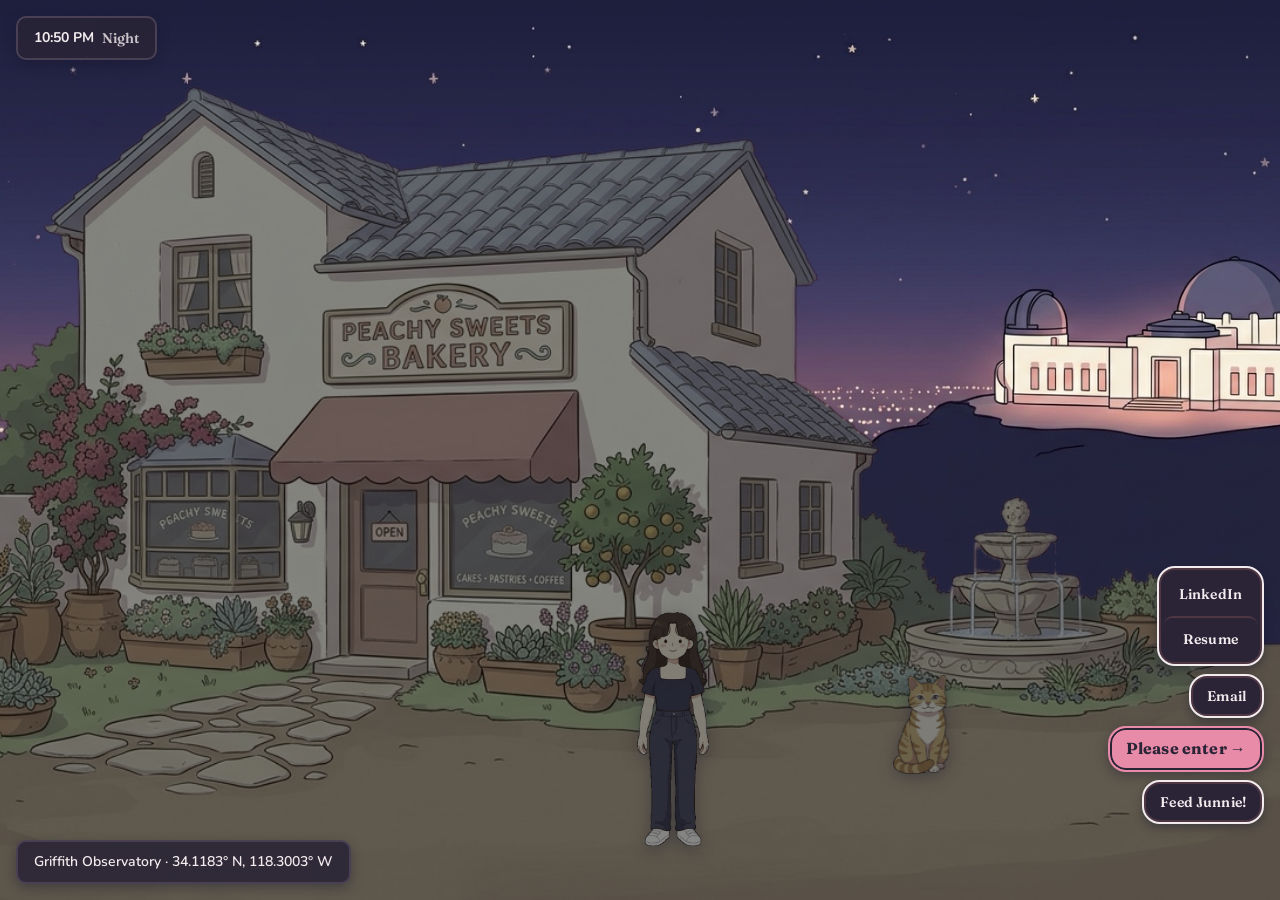
==== commit da84ade8: "Feed Junnie!: Game and Leaderboard tabs on the side of the window, sign on the fountain The two divi" ====
--- a/index.html
+++ b/index.html
@@ -93,7 +93,12 @@
      Empty here — src/engine/panel.js fills it, because copy lives in content.js. -->
 <div class="panel" id="panel" hidden>
   <div class="panel__scrim" data-close></div>
-  <div class="panel__card" role="dialog" aria-modal="true" aria-labelledby="panel-title">
+  <!-- The FRAME is the dialog, not the card: the Feed Junnie! tabs stick out past
+       the card's edge, so they live beside it rather than inside its clipped,
+       rounded box, and they still have to be inside the dialog for a screen reader
+       in a modal to reach them. -->
+  <div class="panel__frame" role="dialog" aria-modal="true" aria-labelledby="panel-title">
+  <div class="panel__card">
     <header class="panel__bar">
       <h2 class="panel__title" id="panel-title"></h2>
       <button class="panel__close" type="button" data-close></button>
@@ -104,6 +109,10 @@
          panel — WCAG 2.1.1. It is also the standard technique for a scroll
          container that holds no other focusable element. -->
     <div class="panel__body" id="panel-body" tabindex="0"></div>
+  </div>
+  <!-- Dividers on the side of the window. Empty and hidden for every panel except
+       Feed Junnie!, which fills it (engine/game.js). -->
+  <div class="panel__tabs" id="panel-tabs" hidden></div>
   </div>
 </div>
 
--- a/src/styles/panel.css
+++ b/src/styles/panel.css
@@ -22,8 +22,15 @@
   background: var(--panel-scrim);
 }
 
+.panel__frame {
+  position: relative;             /* above the scrim, without a new z-index */
+}
+
 .panel__card {
-  position: relative;             /* above the scrim, without a new z-index */
+  position: relative;
+  /* In front of the window-side tabs, so its edge hides their tucked halves. Local
+     ordering inside one component, not a layer: no --z-* token. */
+  z-index: 1;
   width: min(680px, 90vw);
   max-height: 85vh;
   display: flex;
@@ -125,7 +132,7 @@
    asked for reduced motion gets the panel with no movement at all — it simply is
    there. The rule is opt-IN, so that is the default if the query does not match. */
 @media (prefers-reduced-motion: no-preference) {
-  .panel:not([hidden]) .panel__card {
+  .panel:not([hidden]) .panel__frame {
     animation: panel-rise var(--dur-scene) var(--ease-soft);
   }
 
--- a/src/styles/game.css
+++ b/src/styles/game.css
@@ -5,40 +5,112 @@
  * so these read the same at every hour.
  */
 
-/* The game needs more room than a page of text. */
-.panel__card--wide { width: min(1120px, 96vw); }
-
-/* --- layout: the game, with the leaderboard notebook beside it ------------- */
+/* The game needs more room than a page of text — less the room the dividers on the
+   window's side stick out into, so they stay on screen. */
+.panel__card--wide {
+  width: min(1120px, calc(96vw - 4.5rem));
+  /* A steady height, so switching between Game and Leaderboard does not make the
+     window jump up and down as its contents change size. */
+  min-height: min(44rem, 85vh);
+}
+
+/* --- the dividers on the side of the WINDOW -----------------------------------
+   Game and Leaderboard, sticking out of the panel card's right edge and tucked
+   behind it, using the About me journal's own .journal__tab look (panel.css): its
+   colours, its border, its staircase for the selected one. Positioned the way
+   .journal__tabs is, against the dialog frame instead of a page. */
+.panel__tabs {
+  --tab-out:  3.4rem;    /* how far a divider sticks out past the window */
+  --tab-tuck: 1.1rem;    /* how much hides behind it */
+  position: absolute;
+  top: 5.5rem;           /* below the title bar, as dividers start below a page's top */
+  left: calc(100% - var(--tab-tuck));
+  width: calc(var(--tab-out) + var(--tab-tuck));
+  display: flex;
+  flex-direction: column;
+  gap: var(--space-3);
+}
+.panel__tabs[hidden] { display: none; }
+
+/* The divider's tucked half has to reach behind the card: padding on the tucked
+   side pushes its label out into the visible half. */
+.panel__tabs .journal__tab { padding-left: var(--tab-tuck); }
+
+/* On a phone there is no room beside the window, so the dividers become a row
+   along its TOP, as the journal's do on a phone — the same object seen from a
+   different edge. */
+@media (max-width: 600px) {
+  .panel__frame:has(> .panel__tabs:not([hidden])) {
+    display: flex;
+    flex-direction: column;
+    width: 100%;
+  }
+  .panel__tabs {
+    position: static;
+    order: -1;
+    width: auto;
+    flex-direction: row;
+    gap: var(--space-1);
+    padding-left: var(--space-3);
+    margin-bottom: calc(var(--space-1) * -1);   /* tuck under the card's top edge */
+  }
+  .panel__tabs .journal__tab {
+    flex: 0 1 8rem;
+    min-height: var(--tap-min);
+    padding: var(--space-2) var(--space-3) var(--space-3);
+    writing-mode: horizontal-tb;
+    border-left: 2px solid var(--ink);
+    border-bottom: 0;
+    border-radius: var(--radius-md) var(--radius-md) 0 0;
+    margin-right: 0;
+  }
+  .panel__tabs .journal__tab[aria-selected='true'] {
+    margin-right: 0;
+    padding-bottom: var(--space-4);
+  }
+  /* Full width on a phone. Without this the wide rule above — which leaves room
+     for dividers BESIDE the window — beat panel.css's phone width and left the
+     window 300px wide. */
+  .panel__card--wide { width: 100%; }
+
+  /* Leave room above the card for the row of dividers. */
+  .panel__frame:has(> .panel__tabs:not([hidden])) .panel__card {
+    max-height: calc(92vh - 3.5rem);
+  }
+}
+
+/* --- layout: the game on top, its leaderboard at the bottom -------------------
+   One column, asked for directly: *"the leaderboard should be on the bottom of the
+   game"*, not in a column beside it. */
+/* `hidden` on the two tab views has to be restated, because the display below
+   would otherwise beat it and both views showed at once. */
+.game[hidden],
+.game__scores[hidden] { display: none; }
+
 .game {
-  /* The positioning box for the pop-up cards, which cover the whole game. The
-     min-height keeps the how-to card from being squashed over the short picker. */
+  display: flex;
+  flex-direction: column;
+  gap: var(--space-6);
+}
+
+/* The game area is the positioning box for the pop-up cards. While one is showing
+   it is given enough height for the how-to card, which is the longest; the rest of
+   the time it is only as tall as the board. min-width: 0 lets the board shrink to
+   fit instead of pushing past the panel. */
+.game__main {
   position: relative;
-  min-height: 38rem;
-  display: grid;
-  grid-template-columns: minmax(0, 1fr) 16rem;
-  gap: var(--space-4);
-  align-items: start;
-}
-
-/* Narrower than this and the notebook drops UNDER the board. */
-@media (max-width: 48rem) {
-  .game { grid-template-columns: minmax(0, 1fr); }
-}
-
-/* minmax(0, ...) above and min-width here let the board shrink to fit instead of
-   pushing the notebook out of the panel. */
-.game__main { min-width: 0; }
-
-.game__heading {
-  margin: 0 0 var(--space-4);
-  font-size: var(--text-lg);
-}
+  min-width: 0;
+}
+.game__main:has(> .game__overlay:not([hidden])) { min-height: 36rem; }
 
 /* --- level picker ------------------------------------------------------------ */
+/* One level per line, top to bottom — asked for directly ("have the level be
+   displayed vertically"). */
 .game__levels {
-  display: grid;
-  grid-template-columns: repeat(auto-fit, minmax(10rem, 1fr));
+  display: flex;
+  flex-direction: column;
   gap: var(--space-3);
+  max-width: 28rem;
   margin-bottom: var(--space-4);
 }
 
@@ -296,58 +368,7 @@
   white-space: nowrap;
 }
 
-/* --- the leaderboard notebook -------------------------------------------------
-   After the About me journal: coloured dividers sticking up out of a ruled page.
-   The colours are the journal's own --room-tab-* tokens, so the two read as the
-   same notebook. */
-.scorebook__tabs {
-  display: flex;
-  gap: var(--space-1);
-  padding-left: var(--space-2);
-}
-
-.scorebook__tab {
-  appearance: none;
-  cursor: pointer;
-  font: inherit;
-  font-size: var(--text-sm);
-  flex: 1;
-  min-height: var(--tap-min);
-  padding: var(--space-2) var(--space-1);
-  color: var(--ink);
-  border: 0;
-  border-radius: var(--radius-sm) var(--radius-sm) 0 0;
-  box-shadow: 0 -2px 4px var(--shadow-cast);
-  /* Unselected dividers sit lower, tucked behind the page. */
-  translate: 0 var(--space-2);
-}
-.scorebook__tab[data-tab='1'] { background: var(--room-tab-1); }
-.scorebook__tab[data-tab='2'] { background: var(--room-tab-2); }
-.scorebook__tab[data-tab='3'] { background: var(--room-tab-3); }
-
-/* The open divider stands up out of the page — position, not colour, says which is
-   selected, because every divider is already its own colour. */
-.scorebook__tab[aria-selected='true'] {
-  translate: 0 0;
-  font-weight: 700;
-}
-
-.scorebook__page {
-  position: relative;
-  padding: var(--space-3) var(--space-3) var(--space-4);
-  background:
-    repeating-linear-gradient(to bottom, transparent 0 calc(2rem - 1px), var(--hairline) calc(2rem - 1px) 2rem),
-    var(--surface-raised);
-  border-radius: var(--radius-sm);
-  box-shadow: 0 2px 8px var(--shadow-cast);
-}
-
-.scorebook__title {
-  margin: 0 0 var(--space-2);
-  font-size: var(--text-base);
-}
-
-/* --- the score tables -------------------------------------------------------- */
+/* --- the score tables ----------------------------------------------------------- */
 .scores__note {
   margin: 0;
   color: var(--ink-soft);
@@ -357,27 +378,32 @@
 .scores__table {
   width: 100%;
   border-collapse: collapse;
-  font-size: var(--text-sm);
   font-variant-numeric: tabular-nums;
 }
 
-.scores__table th {
-  text-align: left;
+.scores__table td { padding: 0 var(--space-1); line-height: 1.75; }
+
+/* The rank and name headers are for a screen reader only — the screenshot has
+   none — while "seconds" sits visibly over the times. */
+.scores__hidden {
+  position: absolute;
+  width: 1px;
+  height: 1px;
+  overflow: hidden;
+  clip-path: inset(50%);
+  white-space: nowrap;
+}
+.scores__table th { padding: 0 var(--space-1); text-align: right; }
+.scores__unit {
   font-size: var(--text-xs);
+  font-weight: 600;
   color: var(--ink-soft);
-  padding: var(--space-1);
-}
-
-.scores__table td {
-  padding: var(--space-1);
-  border-top: 1px solid var(--hairline);
-}
-
-.scores__rank { width: 2rem; color: var(--ink-soft); }
+}
+
+.scores__rank { width: 2.25rem; }
 .scores__time { text-align: right; }
-.scores__table th:last-child { text-align: right; }
-
-/* Long names wrap rather than pushing the time out of the box. */
+
+/* Long names wrap rather than pushing the time out of the column. */
 .scores__name { overflow-wrap: anywhere; }
 
 /* The time the player just saved. */
@@ -386,19 +412,19 @@
   font-weight: 700;
 }
 
-/* --- the full leaderboard panel: three pages side by side -------------------- */
+/* --- the Leaderboard tab: three columns, after Jingwen's screenshot -------------
+   Hardest level first. Each column is the level's name in bold, then 1-10 with the
+   name on the left and the time on the right, and "seconds" over the times. Plain on
+   purpose — no cards, no ruling — which is what the screenshot is. */
 .scoreboards {
   display: grid;
-  grid-template-columns: repeat(auto-fit, minmax(15rem, 1fr));
-  gap: var(--space-4);
-}
-
-/* Each page gets a coloured top edge, its divider colour. */
-.scoreboards__page[data-tab='1'] { border-top: 6px solid var(--room-tab-1); }
-.scoreboards__page[data-tab='2'] { border-top: 6px solid var(--room-tab-2); }
-.scoreboards__page[data-tab='3'] { border-top: 6px solid var(--room-tab-3); }
-
-.scoreboards__play {
-  margin: var(--space-4) 0 0;
-  text-align: center;
-}
+  grid-template-columns: repeat(auto-fit, minmax(14rem, 1fr));
+  gap: var(--space-4) var(--space-8);
+}
+
+.scoreboards__title {
+  margin: 0 0 var(--space-1);
+  font-family: var(--font-ui);
+  font-size: var(--text-lg);
+  font-weight: 700;
+}
